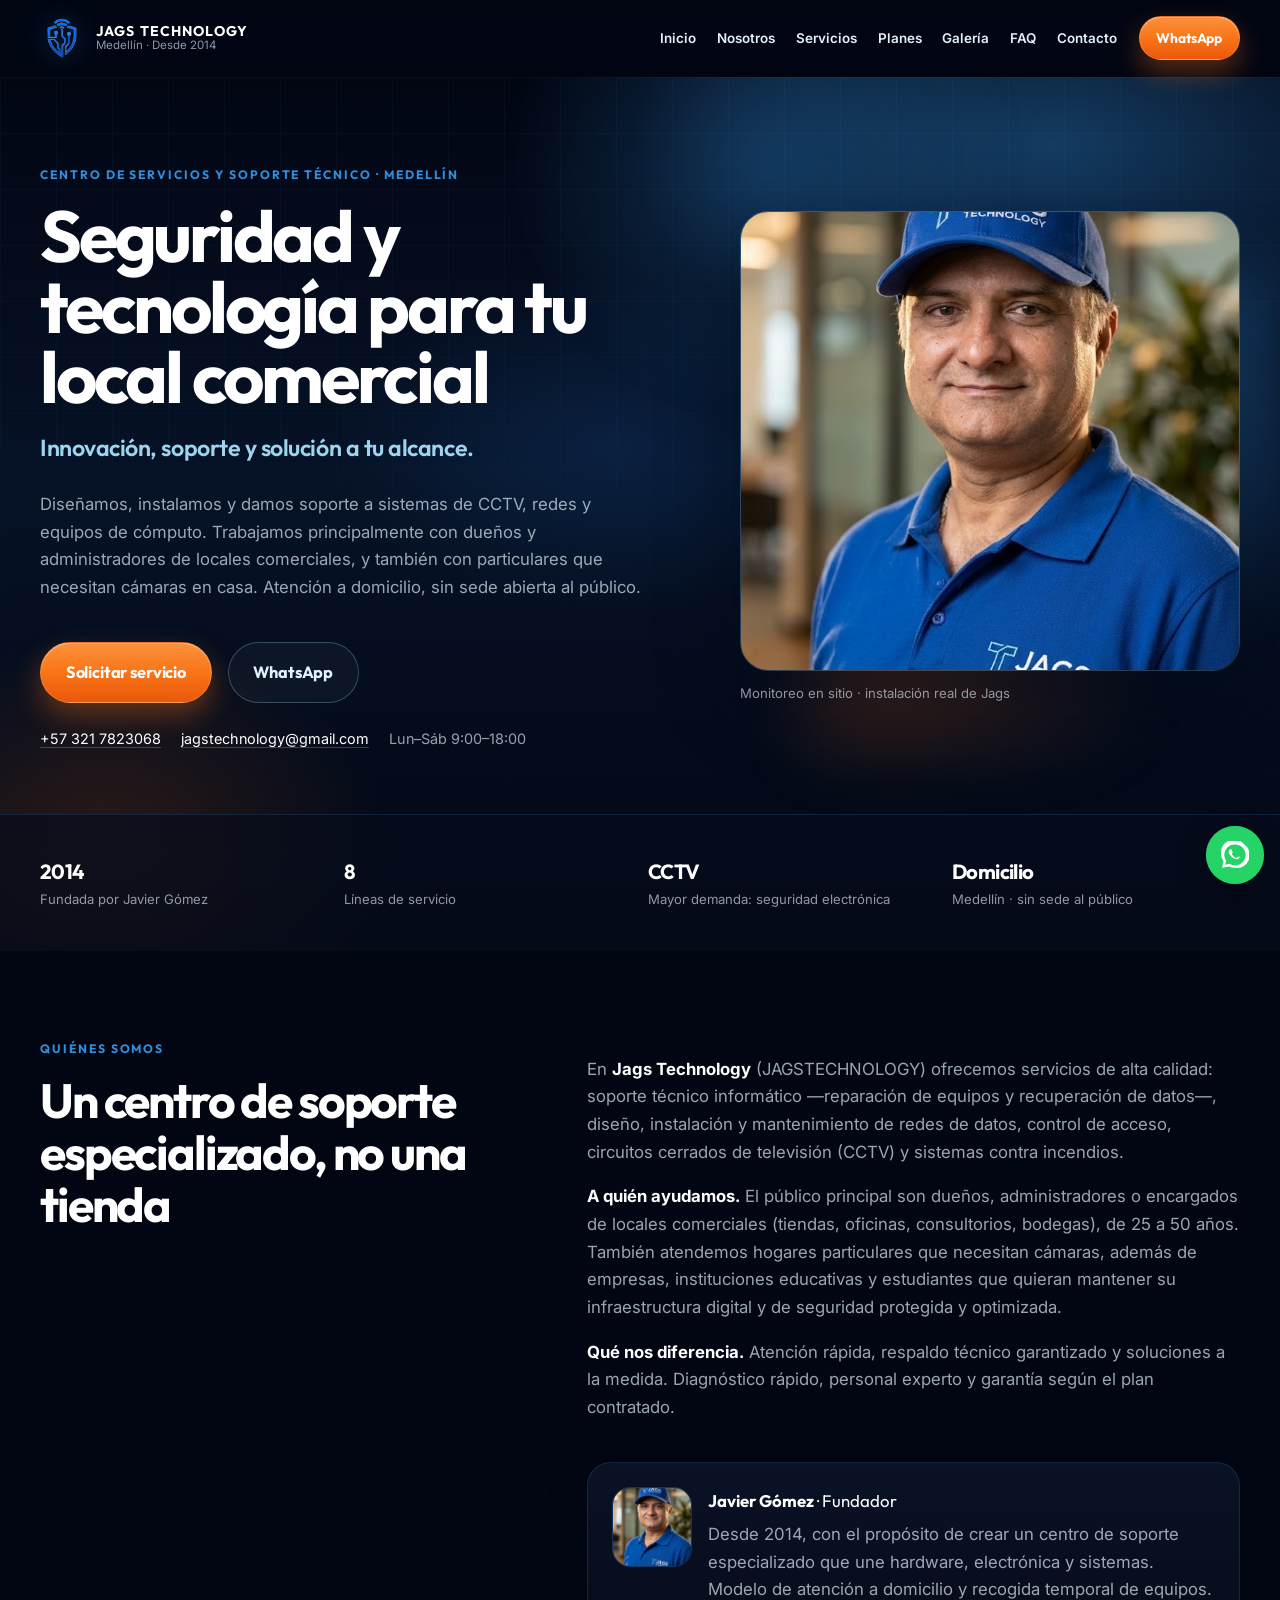
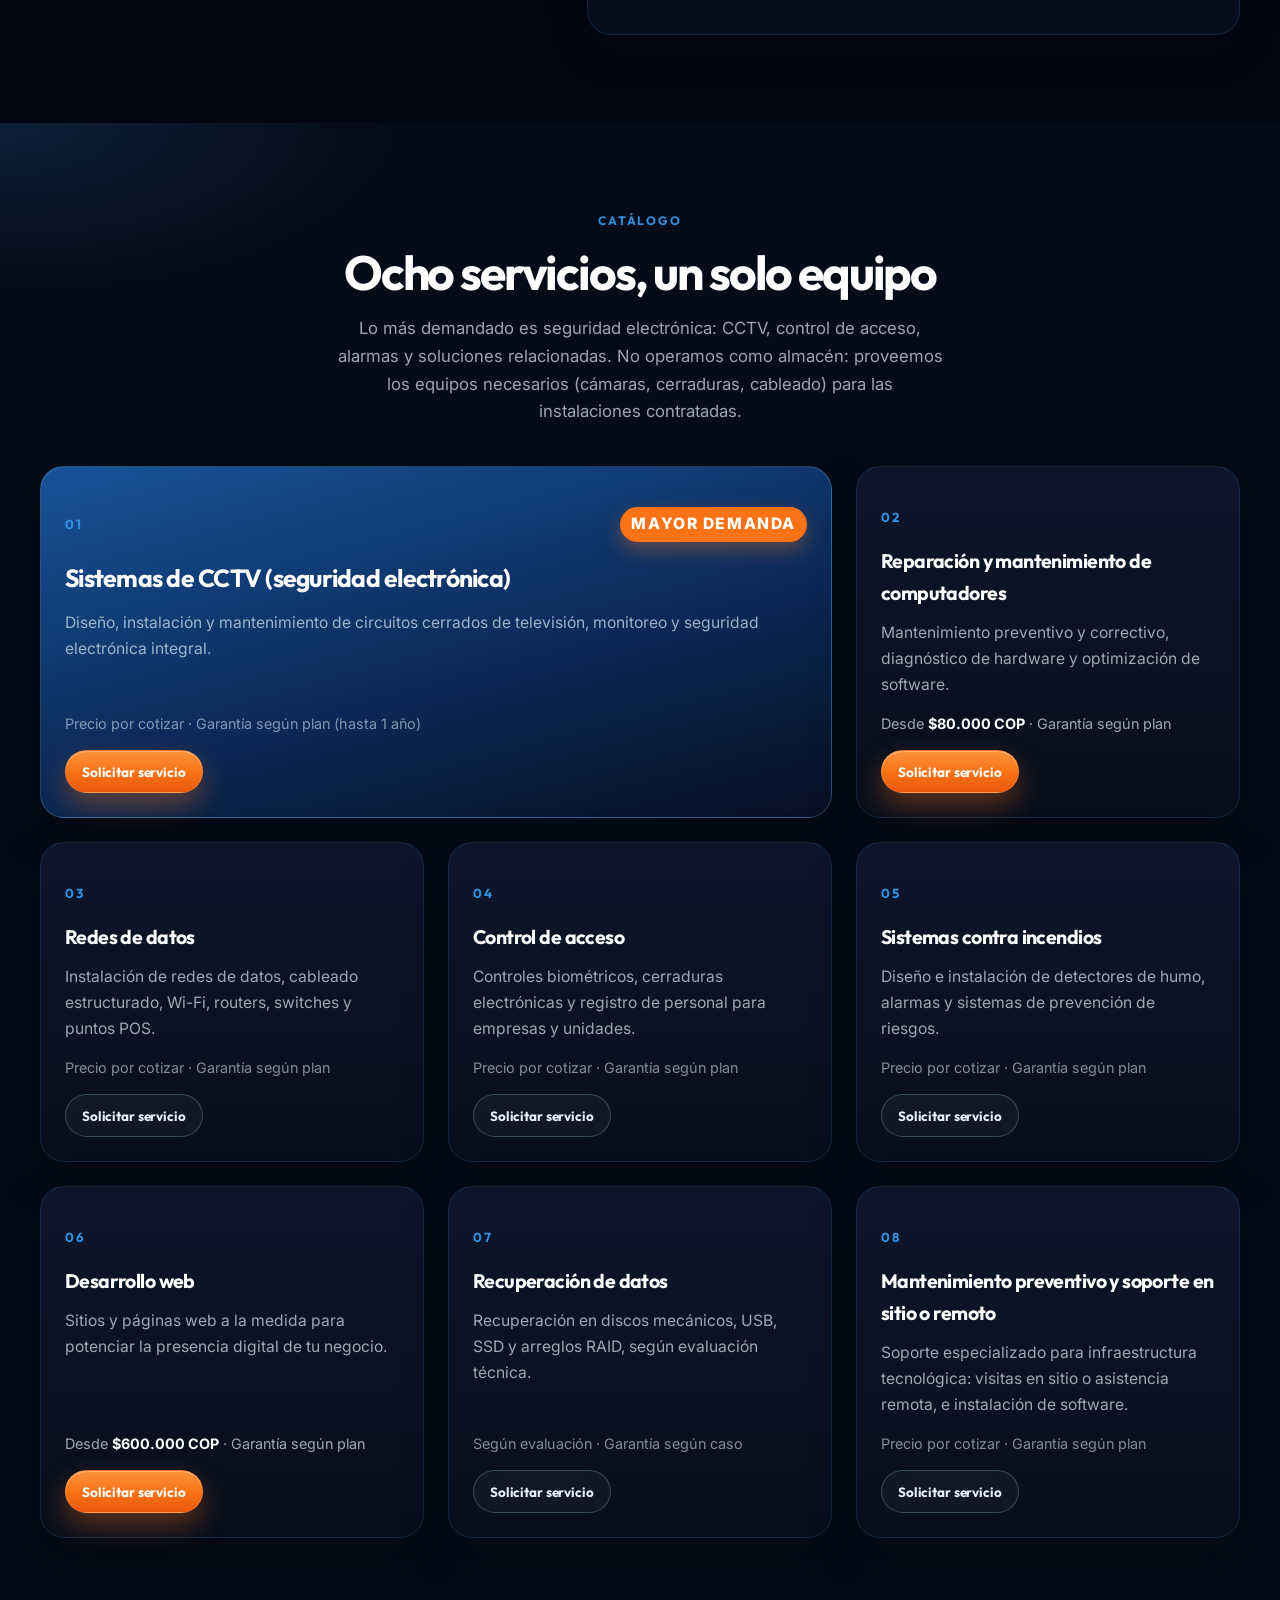
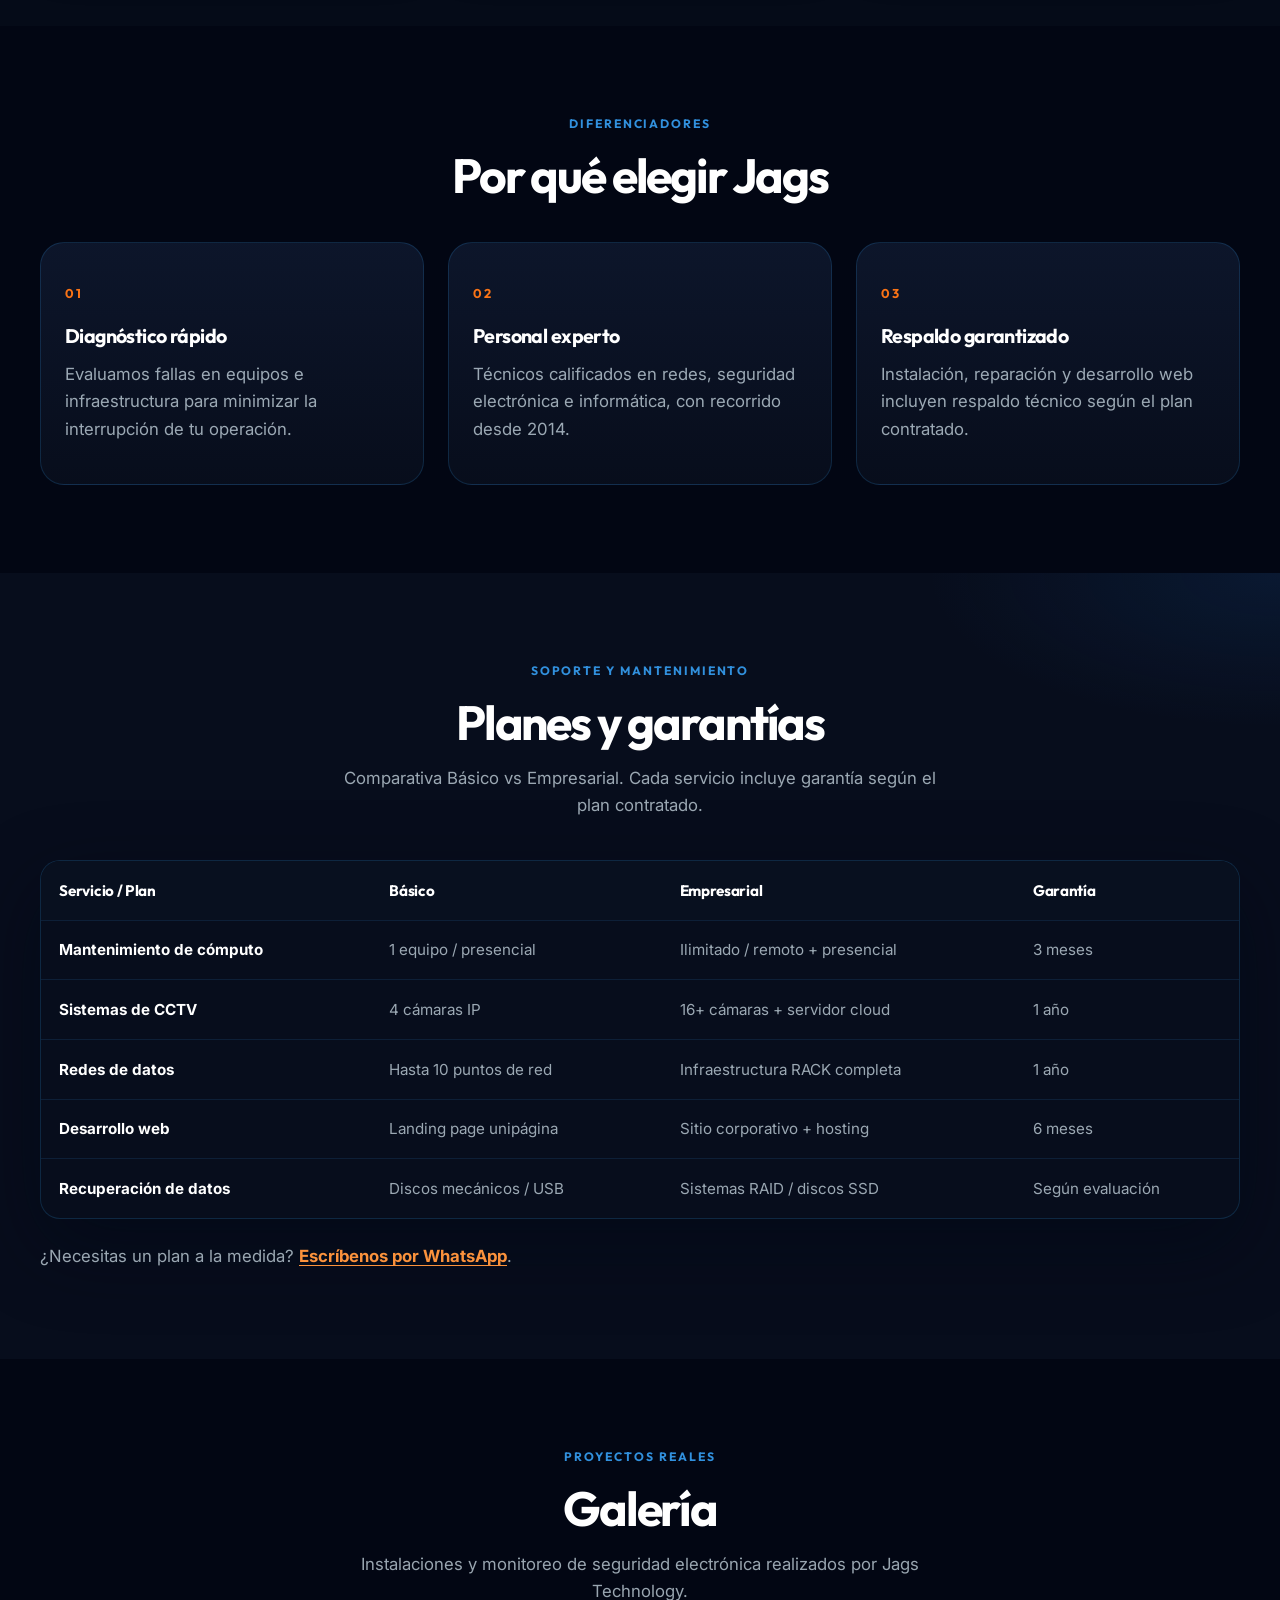
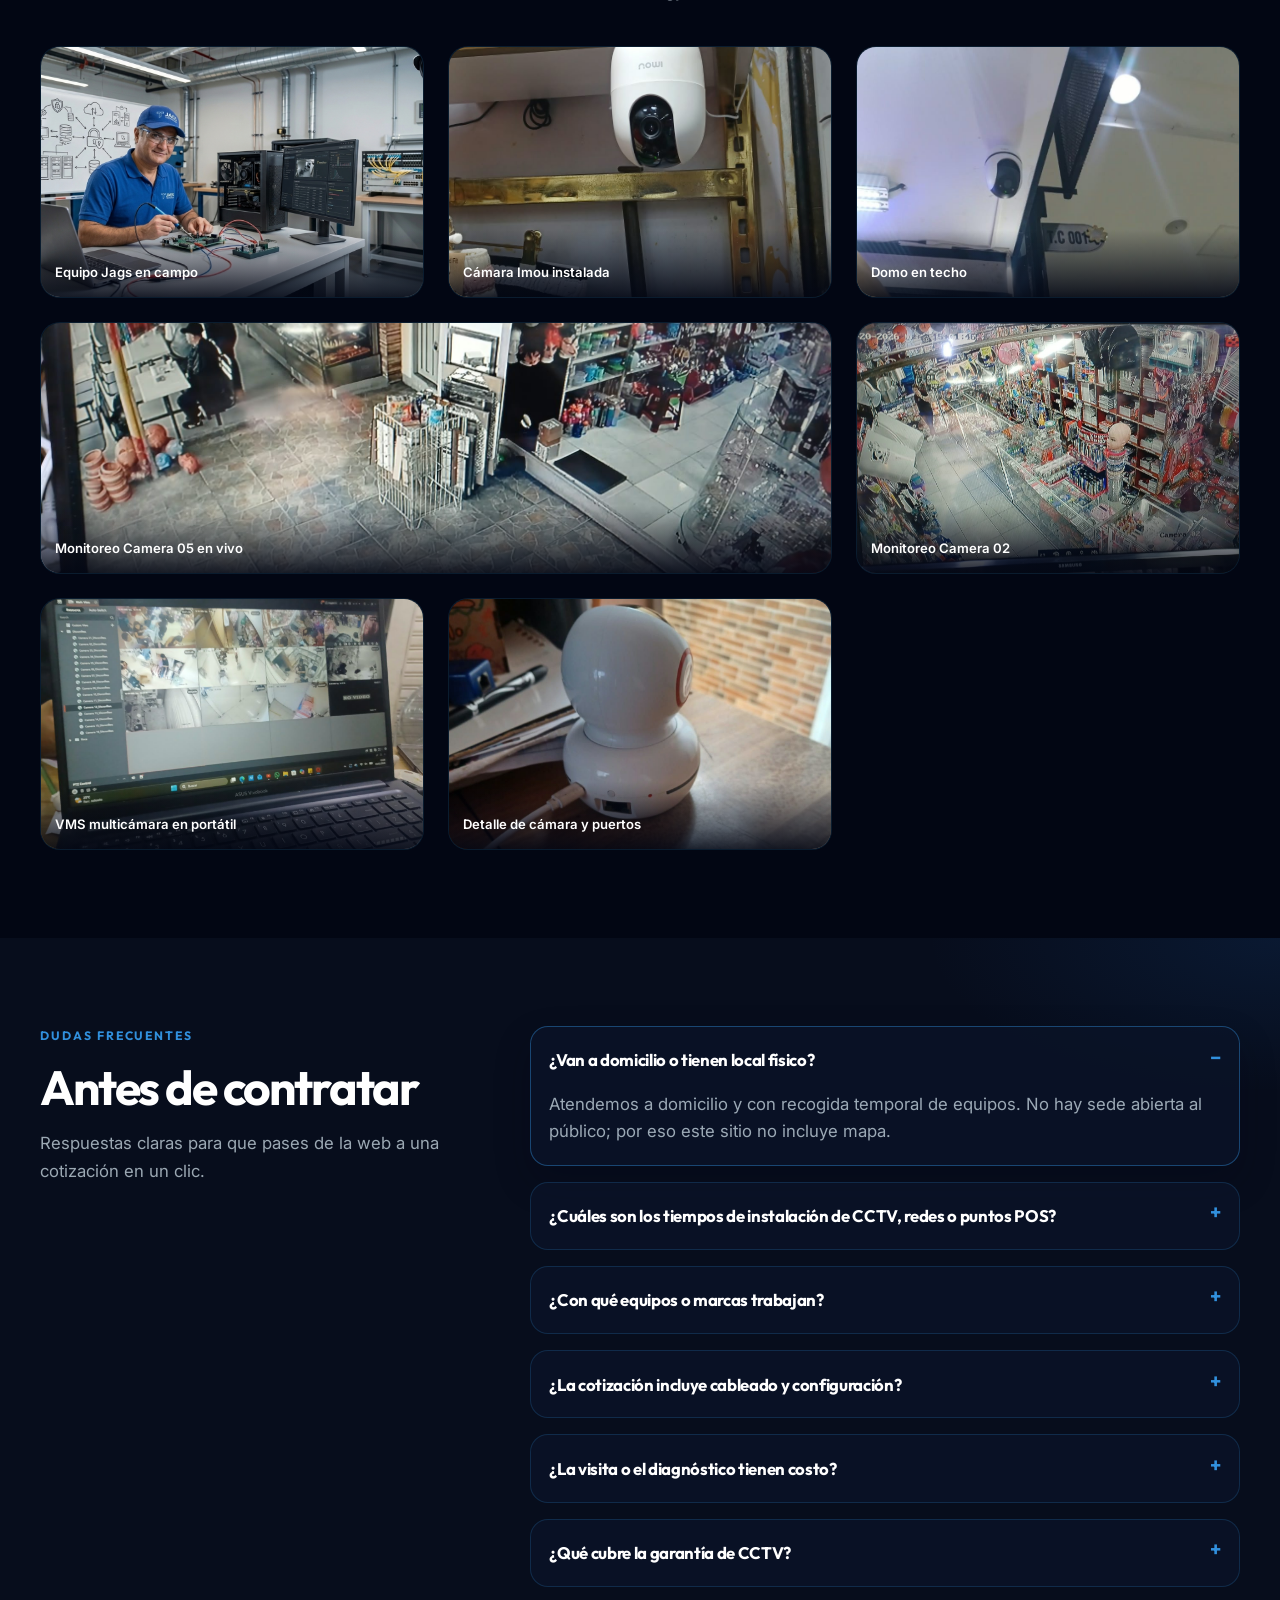
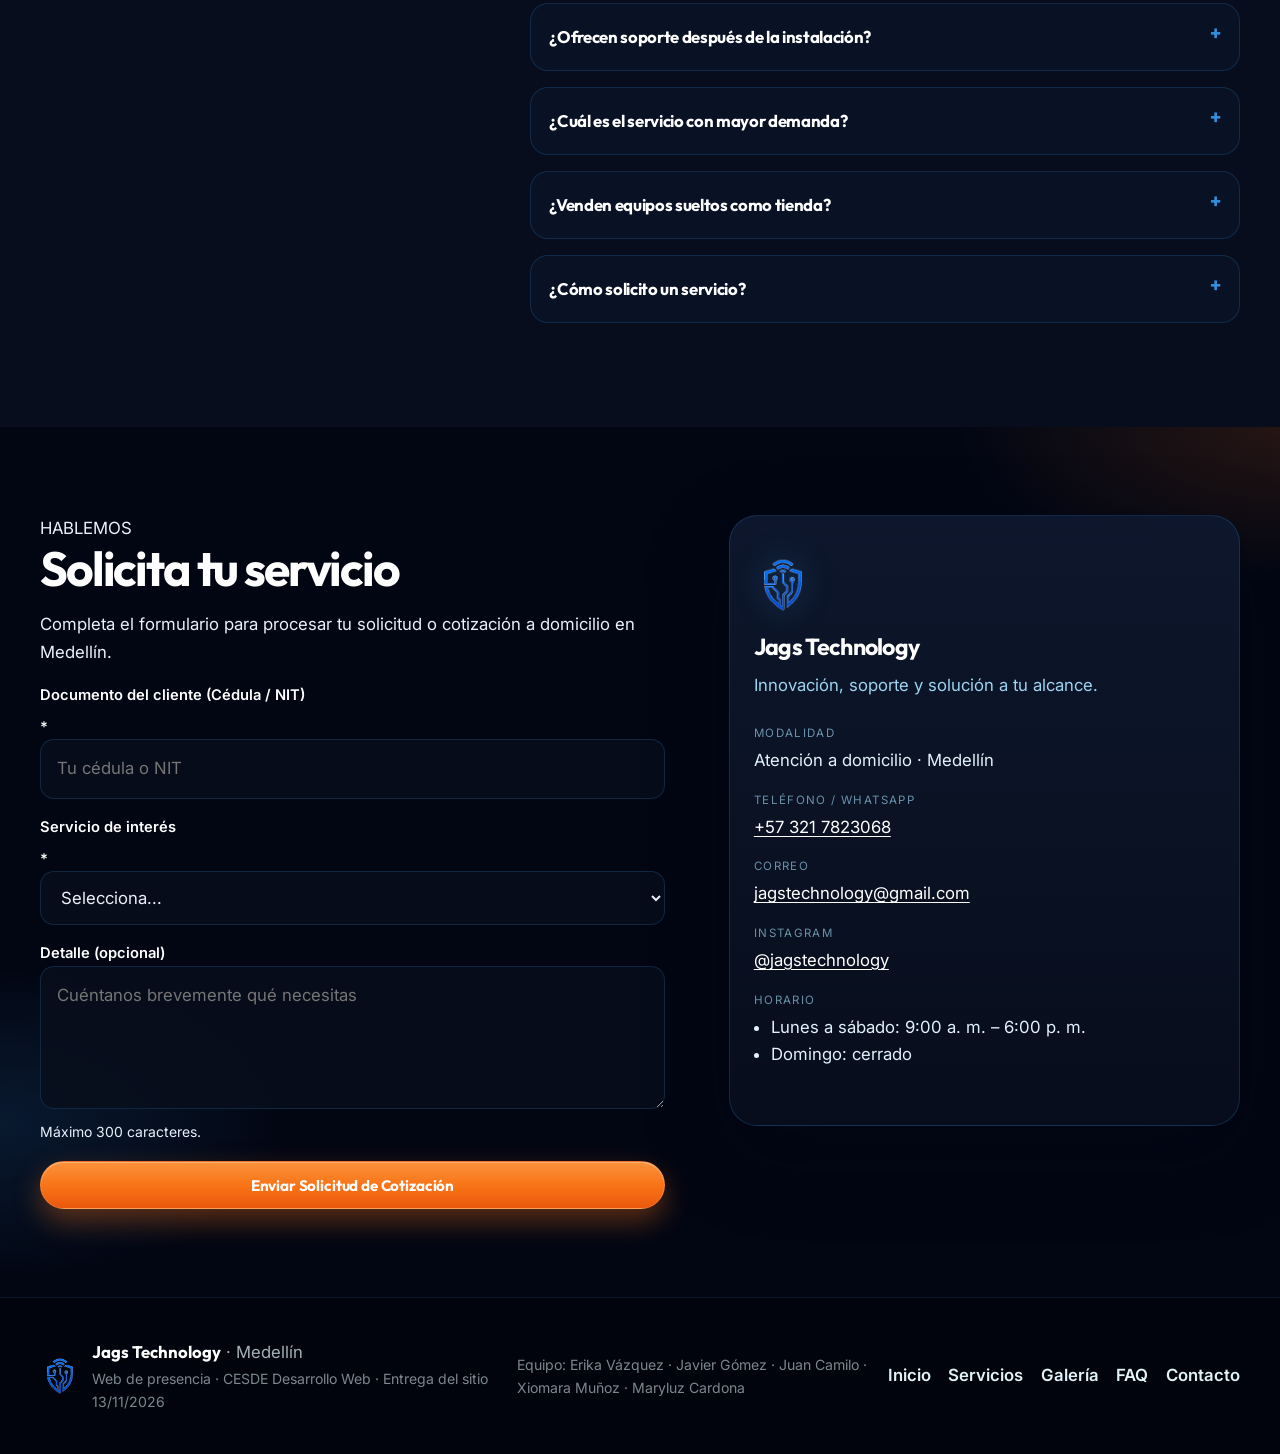
==== index.html @ 64d0cc40 "actualizacion index y assest" ====
<!DOCTYPE html>
<html lang="es">
<head>
  <meta charset="UTF-8">
  <meta name="viewport" content="width=device-width, initial-scale=1">
  <meta name="theme-color" content="#020613">
  <meta name="description" content="Jags Technology — Seguridad electrónica, CCTV y soporte técnico en Medellín. Atención a domicilio para locales comerciales y hogares. Solicita tu servicio por WhatsApp.">
  <title>Jags Technology — Innovación, soporte y solución a tu alcance</title>
  <link rel="preconnect" href="https://fonts.googleapis.com">
  <link rel="preconnect" href="https://fonts.gstatic.com" crossorigin>
  <link href="https://fonts.googleapis.com/css2?family=Inter:wght@400;500;600;700&family=Outfit:wght@500;600;700;800&display=swap" rel="stylesheet">
  <link rel="stylesheet" href="assets/css/styles.css">
  <link rel="icon" href="assets/img/logo-escudo.png" type="image/png">
</head>
<body>
  <a class="skip-link" href="#contenido">Saltar al contenido</a>

  <header class="site-header" role="banner">
    <div class="container header-inner">
      <a class="brand" href="#inicio" aria-label="Jags Technology — Inicio">
        <img class="brand-logo" src="assets/img/logo-escudo.png" width="44" height="44" alt="">
        <span class="brand-text">
          <strong>JAGS TECHNOLOGY</strong>
          <span class="brand-sub">Medellín · Desde 2014</span>
        </span>
      </a>
      <button type="button" class="nav-toggle" id="nav-toggle" aria-expanded="false" aria-controls="nav-principal" aria-label="Abrir menú">
        <span class="nav-toggle-bar" aria-hidden="true"></span>
        <span class="nav-toggle-bar" aria-hidden="true"></span>
        <span class="nav-toggle-bar" aria-hidden="true"></span>
      </button>
      <nav id="nav-principal" class="nav-principal" aria-label="Principal">
        <ul>
          <li><a href="#inicio">Inicio</a></li>
          <li><a href="#nosotros">Nosotros</a></li>
          <li><a href="#servicios">Servicios</a></li>
          <li><a href="#planes">Planes</a></li>
          <li><a href="#galeria">Galería</a></li>
          <li><a href="#faq">FAQ</a></li>
          <li><a href="#contacto">Contacto</a></li>
        </ul>
      </nav>
      <a class="btn btn-accent btn-header" href="https://wa.me/573217823068?text=Hola%2C%20vi%20la%20web%20de%20Jags%20y%20quiero%20cotizar" target="_blank" rel="noopener noreferrer">WhatsApp</a>
    </div>
  </header>

  <main id="contenido">
    <section id="inicio" class="hero" aria-labelledby="hero-title">
      <div class="hero-bg" aria-hidden="true"></div>
      <div class="container hero-grid">
        <div class="hero-copy">
          <p class="eyebrow">Centro de servicios y soporte técnico · Medellín</p>
          <h1 id="hero-title">Seguridad y tecnología para tu local comercial</h1>
          <p class="tagline">Innovación, soporte y solución a tu alcance.</p>
          <p class="lead">Diseñamos, instalamos y damos soporte a sistemas de CCTV, redes y equipos de cómputo. Trabajamos principalmente con dueños y administradores de locales comerciales, y también con particulares que necesitan cámaras en casa. Atención a domicilio, sin sede abierta al público.</p>
          <div class="hero-actions">
            <a class="btn btn-accent btn-lg" href="#solicitud">Solicitar servicio</a>
            <a class="btn btn-ghost btn-lg" href="https://wa.me/573217823068?text=Hola%2C%20vi%20la%20web%20de%20Jags%20y%20quiero%20cotizar" target="_blank" rel="noopener noreferrer">WhatsApp</a>
          </div>
          <ul class="hero-meta" aria-label="Datos de contacto rápidos">
            <li><a href="tel:+573217823068">+57 321 7823068</a></li>
            <li><a href="mailto:jagstechnology@gmail.com">jagstechnology@gmail.com</a></li>
            <li>Lun–Sáb 9:00–18:00</li>
          </ul>
        </div>
        <figure class="hero-visual">
          <img src="assets/img/galeria/01-javier-uniforme.jpg" width="800" height="560" alt="Monitor de CCTV mostrando la cámara 05 en vivo en un local comercial">
          <figcaption>Monitoreo en sitio · instalación real de Jags</figcaption>
        </figure>
      </div>
      <div class="hero-stats">
        <div class="container stats-row">
          <p><strong>2014</strong><span>Fundada por Javier Gómez</span></p>
          <p><strong>8</strong><span>Líneas de servicio</span></p>
          <p><strong>CCTV</strong><span>Mayor demanda: seguridad electrónica</span></p>
          <p><strong>Domicilio</strong><span>Medellín · sin sede al público</span></p>
        </div>
      </div>
    </section>

    <section id="nosotros" class="section" aria-labelledby="nosotros-title">
      <div class="container about-grid">
        <header class="section-head left">
          <p class="eyebrow">Quiénes somos</p>
          <h2 id="nosotros-title">Un centro de soporte especializado, no una tienda</h2>
        </header>
        <div class="about-copy">
          <p>En <strong>Jags Technology</strong> (JAGSTECHNOLOGY) ofrecemos servicios de alta calidad: soporte técnico informático —reparación de equipos y recuperación de datos—, diseño, instalación y mantenimiento de redes de datos, control de acceso, circuitos cerrados de televisión (CCTV) y sistemas contra incendios.</p>
          <p><strong>A quién ayudamos.</strong> El público principal son dueños, administradores o encargados de locales comerciales (tiendas, oficinas, consultorios, bodegas), de 25 a 50 años. También atendemos hogares particulares que necesitan cámaras, además de empresas, instituciones educativas y estudiantes que quieran mantener su infraestructura digital y de seguridad protegida y optimizada.</p>
          <p><strong>Qué nos diferencia.</strong> Atención rápida, respaldo técnico garantizado y soluciones a la medida. Diagnóstico rápido, personal experto y garantía según el plan contratado.</p>
          <aside class="founder" aria-label="Fundador">
            <img src="assets/img/galeria/01-javier-uniforme.jpg" width="88" height="88" alt="Javier Gómez con uniforme de Jags Technology">
            <div>
              <p><strong>Javier Gómez</strong> · Fundador</p>
              <p>Desde 2014, con el propósito de crear un centro de soporte especializado que une hardware, electrónica y sistemas. Modelo de atención a domicilio y recogida temporal de equipos.</p>
            </div>
          </aside>
        </div>
      </div>
    </section>

    <section id="servicios" class="section section-dark" aria-labelledby="servicios-title">
      <div class="container">
        <header class="section-head">
          <p class="eyebrow">Catálogo</p>
          <h2 id="servicios-title">Ocho servicios, un solo equipo</h2>
          <p class="section-lead">Lo más demandado es seguridad electrónica: CCTV, control de acceso, alarmas y soluciones relacionadas. No operamos como almacén: proveemos los equipos necesarios (cámaras, cerraduras, cableado) para las instalaciones contratadas.</p>
        </header>
        <div class="cards">
          <article class="card card-featured">
            <div class="card-top">
              <span class="card-index" aria-hidden="true">01</span>
              <p class="card-badge">Mayor demanda</p>
            </div>
            <h3>Sistemas de CCTV (seguridad electrónica)</h3>
            <p>Diseño, instalación y mantenimiento de circuitos cerrados de televisión, monitoreo y seguridad electrónica integral.</p>
            <p class="price muted">Precio por cotizar · Garantía según plan (hasta 1 año)</p>
            <a class="btn btn-sm btn-accent" href="https://wa.me/573217823068?text=Hola%2C%20vi%20la%20web%20de%20Jags%20y%20quiero%20cotizar%20CCTV%20%2F%20seguridad%20electr%C3%B3nica" target="_blank" rel="noopener noreferrer">Solicitar servicio</a>
          </article>
          <article class="card">
            <div class="card-top">
              <span class="card-index" aria-hidden="true">02</span>
            </div>
            <h3>Reparación y mantenimiento de computadores</h3>
            <p>Mantenimiento preventivo y correctivo, diagnóstico de hardware y optimización de software.</p>
            <p class="price">Desde <strong>$80.000 COP</strong> · Garantía según plan</p>
            <a class="btn btn-sm btn-accent" href="https://wa.me/573217823068?text=Hola%2C%20vi%20la%20web%20de%20Jags%20y%20quiero%20cotizar%20reparaci%C3%B3n%20de%20computadores" target="_blank" rel="noopener noreferrer">Solicitar servicio</a>
          </article>
          <article class="card">
            <div class="card-top">
              <span class="card-index" aria-hidden="true">03</span>
            </div>
            <h3>Redes de datos</h3>
            <p>Instalación de redes de datos, cableado estructurado, Wi-Fi, routers, switches y puntos POS.</p>
            <p class="price muted">Precio por cotizar · Garantía según plan</p>
            <a class="btn btn-sm btn-ghost" href="https://wa.me/573217823068?text=Hola%2C%20vi%20la%20web%20de%20Jags%20y%20quiero%20cotizar%20redes%20de%20datos" target="_blank" rel="noopener noreferrer">Solicitar servicio</a>
          </article>
          <article class="card">
            <div class="card-top">
              <span class="card-index" aria-hidden="true">04</span>
            </div>
            <h3>Control de acceso</h3>
            <p>Controles biométricos, cerraduras electrónicas y registro de personal para empresas y unidades.</p>
            <p class="price muted">Precio por cotizar · Garantía según plan</p>
            <a class="btn btn-sm btn-ghost" href="https://wa.me/573217823068?text=Hola%2C%20vi%20la%20web%20de%20Jags%20y%20quiero%20cotizar%20control%20de%20acceso" target="_blank" rel="noopener noreferrer">Solicitar servicio</a>
          </article>
          <article class="card">
            <div class="card-top">
              <span class="card-index" aria-hidden="true">05</span>
            </div>
            <h3>Sistemas contra incendios</h3>
            <p>Diseño e instalación de detectores de humo, alarmas y sistemas de prevención de riesgos.</p>
            <p class="price muted">Precio por cotizar · Garantía según plan</p>
            <a class="btn btn-sm btn-ghost" href="https://wa.me/573217823068?text=Hola%2C%20vi%20la%20web%20de%20Jags%20y%20quiero%20cotizar%20sistemas%20contra%20incendios" target="_blank" rel="noopener noreferrer">Solicitar servicio</a>
          </article>
          <article class="card">
            <div class="card-top">
              <span class="card-index" aria-hidden="true">06</span>
            </div>
            <h3>Desarrollo web</h3>
            <p>Sitios y páginas web a la medida para potenciar la presencia digital de tu negocio.</p>
            <p class="price">Desde <strong>$600.000 COP</strong> · Garantía según plan</p>
            <a class="btn btn-sm btn-accent" href="https://wa.me/573217823068?text=Hola%2C%20vi%20la%20web%20de%20Jags%20y%20quiero%20cotizar%20desarrollo%20web" target="_blank" rel="noopener noreferrer">Solicitar servicio</a>
          </article>
          <article class="card">
            <div class="card-top">
              <span class="card-index" aria-hidden="true">07</span>
            </div>
            <h3>Recuperación de datos</h3>
            <p>Recuperación en discos mecánicos, USB, SSD y arreglos RAID, según evaluación técnica.</p>
            <p class="price muted">Según evaluación · Garantía según caso</p>
            <a class="btn btn-sm btn-ghost" href="https://wa.me/573217823068?text=Hola%2C%20vi%20la%20web%20de%20Jags%20y%20quiero%20cotizar%20recuperaci%C3%B3n%20de%20datos" target="_blank" rel="noopener noreferrer">Solicitar servicio</a>
          </article>
          <article class="card">
            <div class="card-top">
              <span class="card-index" aria-hidden="true">08</span>
            </div>
            <h3>Mantenimiento preventivo y soporte en sitio o remoto</h3>
            <p>Soporte especializado para infraestructura tecnológica: visitas en sitio o asistencia remota, e instalación de software.</p>
            <p class="price muted">Precio por cotizar · Garantía según plan</p>
            <a class="btn btn-sm btn-ghost" href="https://wa.me/573217823068?text=Hola%2C%20vi%20la%20web%20de%20Jags%20y%20quiero%20cotizar%20mantenimiento%20preventivo%20y%20soporte" target="_blank" rel="noopener noreferrer">Solicitar servicio</a>
          </article>
        </div>
      </div>
    </section>

    <section id="por-que" class="section" aria-labelledby="porque-title">
      <div class="container">
        <header class="section-head">
          <p class="eyebrow">Diferenciadores</p>
          <h2 id="porque-title">Por qué elegir Jags</h2>
        </header>
        <div class="features">
          <article class="feature">
            <span class="feature-index" aria-hidden="true">01</span>
            <h3>Diagnóstico rápido</h3>
            <p>Evaluamos fallas en equipos e infraestructura para minimizar la interrupción de tu operación.</p>
          </article>
          <article class="feature">
            <span class="feature-index" aria-hidden="true">02</span>
            <h3>Personal experto</h3>
            <p>Técnicos calificados en redes, seguridad electrónica e informática, con recorrido desde 2014.</p>
          </article>
          <article class="feature">
            <span class="feature-index" aria-hidden="true">03</span>
            <h3>Respaldo garantizado</h3>
            <p>Instalación, reparación y desarrollo web incluyen respaldo técnico según el plan contratado.</p>
          </article>
        </div>
      </div>
    </section>

    <section id="planes" class="section section-alt" aria-labelledby="planes-title">
      <div class="container">
        <header class="section-head">
          <p class="eyebrow">Soporte y mantenimiento</p>
          <h2 id="planes-title">Planes y garantías</h2>
          <p class="section-lead">Comparativa Básico vs Empresarial. Cada servicio incluye garantía según el plan contratado.</p>
        </header>
        <div class="table-wrap" role="region" aria-label="Tabla de planes" tabindex="0">
          <table class="planes-table">
            <caption class="sr-only">Planes de soporte y mantenimiento por servicio</caption>
            <thead>
              <tr>
                <th scope="col">Servicio / Plan</th>
                <th scope="col">Básico</th>
                <th scope="col">Empresarial</th>
                <th scope="col">Garantía</th>
              </tr>
            </thead>
            <tbody>
              <tr>
                <th scope="row">Mantenimiento de cómputo</th>
                <td>1 equipo / presencial</td>
                <td>Ilimitado / remoto + presencial</td>
                <td>3 meses</td>
              </tr>
              <tr>
                <th scope="row">Sistemas de CCTV</th>
                <td>4 cámaras IP</td>
                <td>16+ cámaras + servidor cloud</td>
                <td>1 año</td>
              </tr>
              <tr>
                <th scope="row">Redes de datos</th>
                <td>Hasta 10 puntos de red</td>
                <td>Infraestructura RACK completa</td>
                <td>1 año</td>
              </tr>
              <tr>
                <th scope="row">Desarrollo web</th>
                <td>Landing page unipágina</td>
                <td>Sitio corporativo + hosting</td>
                <td>6 meses</td>
              </tr>
              <tr>
                <th scope="row">Recuperación de datos</th>
                <td>Discos mecánicos / USB</td>
                <td>Sistemas RAID / discos SSD</td>
                <td>Según evaluación</td>
              </tr>
            </tbody>
          </table>
        </div>
        <p class="table-note">¿Necesitas un plan a la medida? <a href="https://wa.me/573217823068?text=Hola%2C%20vi%20la%20web%20de%20Jags%20y%20quiero%20cotizar%20un%20plan%20a%20la%20medida" target="_blank" rel="noopener noreferrer">Escríbenos por WhatsApp</a>.</p>
      </div>
    </section>

    <section id="galeria" class="section" aria-labelledby="galeria-title">
      <div class="container">
        <header class="section-head">
          <p class="eyebrow">Proyectos reales</p>
          <h2 id="galeria-title">Galería</h2>
          <p class="section-lead">Instalaciones y monitoreo de seguridad electrónica realizados por Jags Technology.</p>
        </header>
        <div class="gallery">
          <figure>
            <button type="button" class="gallery-trigger" data-full="assets/img/galeria/01-javier-uniforme.jpg" data-caption="Equipo Jags en campo">
              <img src="assets/img/galeria/Gemini_Generated_Image_rarrs5rarrs5rarr.jpg" width="600" height="400" alt="Javier Gómez con uniforme de Jags Technology" loading="lazy">
            </button>
            <figcaption>Equipo Jags en campo</figcaption>
          </figure>
          <figure>
            <button type="button" class="gallery-trigger" data-full="assets/img/galeria/02-camara-imou-instalada.jpg" data-caption="Cámara Imou instalada">
              <img src="assets/img/galeria/02-camara-imou-instalada.jpg" width="600" height="400" alt="Cámara Imou instalada bajo un estante" loading="lazy">
            </button>
            <figcaption>Cámara Imou instalada</figcaption>
          </figure>
          <figure>
            <button type="button" class="gallery-trigger" data-full="assets/img/galeria/03-camara-domo-techo.jpg" data-caption="Domo en techo">
              <img src="assets/img/galeria/03-camara-domo-techo.jpg" width="600" height="400" alt="Cámara domo instalada en el techo" loading="lazy">
            </button>
            <figcaption>Domo en techo</figcaption>
          </figure>
          <figure class="gallery-wide">
            <button type="button" class="gallery-trigger" data-full="assets/img/galeria/04-monitor-camara05-vivo.jpg" data-caption="Monitoreo Camera 05 en vivo">
              <img src="assets/img/galeria/04-monitor-camara05-vivo.jpg" width="800" height="500" alt="Monitor mostrando la cámara 05 en vivo en una tienda" loading="lazy">
            </button>
            <figcaption>Monitoreo Camera 05 en vivo</figcaption>
          </figure>
          <figure>
            <button type="button" class="gallery-trigger" data-full="assets/img/galeria/05-monitor-camara02-tienda.jpg" data-caption="Monitoreo Camera 02">
              <img src="assets/img/galeria/05-monitor-camara02-tienda.jpg" width="600" height="400" alt="Monitor de CCTV con la vista Camera 02 en una tienda" loading="lazy">
            </button>
            <figcaption>Monitoreo Camera 02</figcaption>
          </figure>
          <figure>
            <button type="button" class="gallery-trigger" data-full="assets/img/galeria/06-vms-grid-laptop.jpg" data-caption="VMS multicámara en portátil">
              <img src="assets/img/galeria/06-vms-grid-laptop.jpg" width="600" height="400" alt="Laptop con software VMS mostrando varias cámaras" loading="lazy">
            </button>
            <figcaption>VMS multicámara en portátil</figcaption>
          </figure>
          <figure>
            <button type="button" class="gallery-trigger" data-full="assets/img/galeria/07-camara-detalle-puertos.jpg" data-caption="Detalle de cámara y puertos">
              <img src="assets/img/galeria/07-camara-detalle-puertos.jpg" width="600" height="400" alt="Detalle de puertos y cableado de una cámara de seguridad" loading="lazy">
            </button>
            <figcaption>Detalle de cámara y puertos</figcaption>
          </figure>
        </div>
      </div>
    </section>

    <div class="lightbox" id="lightbox" hidden>
      <button type="button" class="lightbox-close" id="lightbox-close" aria-label="Cerrar imagen">Cerrar</button>
      <figure class="lightbox-frame">
        <img id="lightbox-img" src="" alt="">
        <figcaption id="lightbox-caption"></figcaption>
      </figure>
    </div>

    <section id="faq" class="section section-alt" aria-labelledby="faq-title">
      <div class="container faq-layout">
        <header class="section-head left">
          <p class="eyebrow">Dudas frecuentes</p>
          <h2 id="faq-title">Antes de contratar</h2>
          <p class="section-lead">Respuestas claras para que pases de la web a una cotización en un clic.</p>
        </header>
        <div class="faq-list">
          <details class="faq-item" open>
            <summary>¿Van a domicilio o tienen local físico?</summary>
            <p>Atendemos a domicilio y con recogida temporal de equipos. No hay sede abierta al público; por eso este sitio no incluye mapa.</p>
          </details>
          <details class="faq-item">
            <summary>¿Cuáles son los tiempos de instalación de CCTV, redes o puntos POS?</summary>
            <p>Dependen del alcance (número de cámaras o puntos, cableado existente y acceso al sitio). En la cotización te indicamos el tiempo estimado para tu caso. Escríbenos por WhatsApp para agendar la visita.</p>
          </details>
          <details class="faq-item">
            <summary>¿Con qué equipos o marcas trabajan?</summary>
            <p>No operamos como tienda de marcas fijas. Proveemos los equipos necesarios para la instalación contratada (cámaras, cerraduras, cableado y afines) y te proponemos lo adecuado en la cotización, según el proyecto.</p>
          </details>
          <details class="faq-item">
            <summary>¿La cotización incluye cableado y configuración?</summary>
            <p>La cotización detalla lo que entra en el trabajo: equipos, cableado e instalación o configuración cuando apliquen al servicio contratado. Lo dejamos explícito antes de iniciar.</p>
          </details>
          <details class="faq-item">
            <summary>¿La visita o el diagnóstico tienen costo?</summary>
            <p>Varía según el servicio y el desplazamiento. Te confirmamos el valor al solicitar la visita por WhatsApp, antes de ir.</p>
          </details>
          <details class="faq-item">
            <summary>¿Qué cubre la garantía de CCTV?</summary>
            <p>Los sistemas de CCTV incluyen 1 año de garantía según el plan (Básico: 4 cámaras IP; Empresarial: 16 o más cámaras y servidor cloud). Cubre el respaldo técnico del trabajo instalado de acuerdo con ese plan.</p>
          </details>
          <details class="faq-item">
            <summary>¿Ofrecen soporte después de la instalación?</summary>
            <p>Sí. El respaldo técnico está incluido según el plan. También puedes contratar mantenimiento preventivo y soporte especializado en sitio o remoto para mantener la operación estable.</p>
          </details>
          <details class="faq-item">
            <summary>¿Cuál es el servicio con mayor demanda?</summary>
            <p>Seguridad electrónica: CCTV, control de acceso, alarmas y soluciones relacionadas.</p>
          </details>
          <details class="faq-item">
            <summary>¿Venden equipos sueltos como tienda?</summary>
            <p>No. No somos almacén de venta masiva. Proveemos cámaras, cerraduras, cableado y demás insumos necesarios para ejecutar las instalaciones contratadas.</p>
          </details>
          <details class="faq-item">
            <summary>¿Cómo solicito un servicio?</summary>
            <p>Usa el formulario de esta página o escríbenos al WhatsApp +57 321 7823068. También puedes escribir a jagstechnology@gmail.com o a Instagram @jagstechnology. Horario: lunes a sábado, 9:00 a. m. – 6:00 p. m.</p>
          </details>
        </div>
      </div>
    </section>

    <section id="contacto" class="section section-contact" aria-labelledby="contacto-title">
      <div class="container">
    <div class="contact-grid">
      
      <!-- COLUMNA IZQUIERDA: FORMULARIO -->
      <div class="contact-form-wrapper">
        <span class="subheading-sm">HABLEMOS</span>
        <h2 class="section-title-lg">Solicita tu servicio</h2>
        <p class="section-desc-sm">Completa el formulario para procesar tu solicitud o cotización a domicilio en Medellín.</p>

        <form action="#" method="post" class="solicitud-form">
          <div class="form-group">
            <label for="id_cliente_sol">Documento del cliente (Cédula / NIT) <span class="req-star">*</span></label>
            <input id="id_cliente_sol" name="id_cliente" type="text" placeholder="Tu cédula o NIT" required>
          </div>

          <div class="form-group">
            <label for="tipo_servicio">Servicio de interés <span class="req-star">*</span></label>
            <select id="tipo_servicio" name="tipo_servicio" required>
              <option value="">Selecciona...</option>
              <option value="Reparación y mantenimiento de computadores">Reparación y mantenimiento de computadores</option>
              <option value="Sistemas de CCTV">Sistemas de CCTV (Seguridad electrónica)</option>
              <option value="Redes de datos">Redes de datos</option>
              <option value="Control de acceso">Control de acceso</option>
              <option value="Sistemas contra incendios">Sistemas contra incendios</option>
              <option value="Desarrollo web">Desarrollo web</option>
              <option value="Recuperación de datos">Recuperación de datos</option>
              <option value="Mantenimiento preventivo y soporte especializado">Mantenimiento preventivo y soporte especializado</option>
            </select>
          </div>

          <div class="form-group">
            <label for="mensaje">Detalle (opcional)</label>
            <textarea id="mensaje" name="mensaje" rows="4" maxlength="300" placeholder="Cuéntanos brevemente qué necesitas"></textarea>
            <small class="form-text-muted">Máximo 300 caracteres.</small>
          </div>

          <button type="submit" class="btn btn-accent btn-full">
            Enviar Solicitud de Cotización
          </button>
        </form>
      </div>

        <!-- COLUMNA DERECHA: CONTACTO -->
        <address class="contact-card">
          <img class="contact-logo" src="assets/img/logo-escudo.png" width="56" height="56" alt="">
          <h3 class="not-italic">Jags Technology</h3>
          <p class="tagline-sm">Innovación, soporte y solución a tu alcance.</p>
          <dl class="contact-list">
            <div>
              <dt>Modalidad</dt>
              <dd>Atención a domicilio · Medellín</dd>
            </div>
            <div>
              <dt>Teléfono / WhatsApp</dt>
              <dd><a href="https://wa.me/573217823068?text=Hola%2C%20vi%20la%20web%20de%20Jags%20y%20quiero%20cotizar">+57 321 7823068</a></dd>
            </div>
            <div>
              <dt>Correo</dt>
              <dd><a href="mailto:jagstechnology@gmail.com">jagstechnology@gmail.com</a></dd>
            </div>
            <div>
              <dt>Instagram</dt>
              <dd><a href="https://www.instagram.com/jagstechnology/" target="_blank" rel="noopener noreferrer">@jagstechnology</a></dd>
            </div>
            <div>
              <dt>Horario</dt>
              <dd>
                <ul class="hours">
                  <li>Lunes a sábado: 9:00 a. m. – 6:00 p. m.</li>
                  <li>Domingo: cerrado</li>
                </ul>
              </dd>
            </div>
          </dl>
        </address>
      </div>
    </section>
  </main>

  <footer class="site-footer" role="contentinfo">
    <div class="container footer-inner">
      <div class="footer-brand">
        <img src="assets/img/logo-escudo.png" width="40" height="40" alt="">
        <div>
          <p><strong>Jags Technology</strong> · Medellín</p>
          <p class="muted">Web de presencia · CESDE Desarrollo Web · Entrega del sitio 13/11/2026</p>
        </div>
      </div>
      <p class="muted footer-team">Equipo: Erika Vázquez · Javier Gómez · Juan Camilo · Xiomara Muñoz · Maryluz Cardona</p>
      <nav aria-label="Pie">
        <a href="#inicio">Inicio</a>
        <a href="#servicios">Servicios</a>
        <a href="#galeria">Galería</a>
        <a href="#faq">FAQ</a>
        <a href="#contacto">Contacto</a>
      </nav>
    </div>
  </footer>

  <a class="fab-wa" href="https://wa.me/573217823068?text=Hola%2C%20vi%20la%20web%20de%20Jags%20y%20quiero%20cotizar" target="_blank" rel="noopener noreferrer" aria-label="Escribir por WhatsApp">
    <span class="fab-pulse" aria-hidden="true"></span>
    <svg viewBox="0 0 24 24" width="28" height="28" aria-hidden="true" focusable="false">
      <path fill="currentColor" d="M20.5 3.5A11 11 0 0 0 2.1 17.2L1 23l5.9-1.1A11 11 0 0 0 12 23a11 11 0 0 0 8.5-19.5zM12 21.1a9.1 9.1 0 0 1-4.6-1.3l-.3-.2-3.5.7.7-3.4-.2-.3A9.1 9.1 0 1 1 12 21.1zm5-6.8c-.3-.1-1.6-.8-1.9-.9s-.4-.1-.6.1-.7.9-.8 1-.3.2-.6.1a7.5 7.5 0 0 1-2.2-1.4 8.2 8.2 0 0 1-1.5-1.9c-.2-.3 0-.4.1-.6l.3-.4.1-.3c0-.1 0-.3 0-.4s-.6-1.5-.8-2-.4-.5-.6-.5h-.5c-.2 0-.4.1-.6.3s-.8.8-.8 1.9.8 2.2.9 2.3c.1.2 1.6 2.5 3.8 3.5 1.4.6 1.9.6 2.6.5.4-.1 1.6-.6 1.8-1.3s.2-1.1.2-1.2-.2-.2-.4-.3z"/>
    </svg>
  </a>

  <script src="assets/js/main.js" defer></script>
</body>
</html>
---- assets/css/styles.css ----
/* Jags Technology — presencia premium / agency 2026 · tokens del brief */

:root {
  --ink: #020613;
  --blue: #1957a1;
  --cyan: #3190dd;
  --ice: #9dd5f1;
  --mist: #e2f2fa;
  --accent: #f97316;
  --accent-dark: #ea580c;
  --accent-bright: #fb923c;
  --navy: #09275a;
  --surface: #070d1c;
  --surface-2: #0b1428;
  --text: #e8f1fa;
  --muted: rgba(226, 242, 250, 0.68);
  --line: rgba(49, 144, 221, 0.2);
  --font: "Inter", Helvetica, Arial, sans-serif;
  --display: "Outfit", "Inter", Helvetica, Arial, sans-serif;
  --max: 1200px;
  --header-h: 76px;
  --radius: 24px;
  --space-1: 8px;
  --space-2: 16px;
  --space-3: 24px;
  --space-4: 40px;
  --space-5: 64px;
  --ease: 240ms ease;
  --shadow: 0 28px 80px rgba(2, 6, 19, 0.45);
}

*,
*::before,
*::after {
  box-sizing: border-box;
}

html {
  scroll-behavior: smooth;
  scroll-padding-top: calc(var(--header-h) + var(--space-2));
}

body {
  margin: 0;
  font-family: var(--font);
  font-size: 1.05rem;
  line-height: 1.65;
  color: var(--text);
  background: var(--ink);
  text-rendering: optimizeLegibility;
}

body.nav-open,
body.lightbox-open {
  overflow: hidden;
}

img {
  max-width: 100%;
  height: auto;
  display: block;
}

a {
  color: var(--cyan);
  text-underline-offset: 3px;
}

a:hover {
  color: var(--accent-bright);
}

a:focus-visible,
button:focus-visible,
input:focus-visible,
select:focus-visible,
textarea:focus-visible,
summary:focus-visible {
  outline: 2px solid var(--accent);
  outline-offset: 3px;
  border-radius: 6px;
}

.sr-only {
  position: absolute;
  width: 1px;
  height: 1px;
  padding: 0;
  margin: -1px;
  overflow: hidden;
  clip: rect(0, 0, 0, 0);
  white-space: nowrap;
  border: 0;
}

.skip-link {
  position: absolute;
  left: var(--space-2);
  top: -120px;
  z-index: 2000;
  background: var(--accent);
  color: #fff;
  padding: 0.7rem 1.1rem;
  border-radius: 999px;
  font-weight: 700;
  text-decoration: none;
}

.skip-link:focus {
  top: 0.8rem;
  color: #fff;
}

.container {
  width: min(100% - 2rem, var(--max));
  margin-inline: auto;
}

/* Header */
.site-header {
  position: sticky;
  top: 0;
  z-index: 100;
  background: rgba(2, 6, 19, 0.72);
  border-bottom: 1px solid transparent;
  backdrop-filter: blur(22px) saturate(1.3);
  -webkit-backdrop-filter: blur(22px) saturate(1.3);
  transition: background var(--ease), border-color var(--ease), box-shadow var(--ease);
}

.site-header.is-scrolled {
  background: rgba(2, 6, 19, 0.88);
  border-bottom-color: rgba(49, 144, 221, 0.22);
  box-shadow: 0 12px 40px rgba(2, 6, 19, 0.35);
}

.header-inner {
  display: flex;
  align-items: center;
  gap: 0.75rem;
  min-height: var(--header-h);
}

.brand {
  display: flex;
  align-items: center;
  gap: 0.75rem;
  color: #fff;
  text-decoration: none;
  margin-right: auto;
}

.brand:hover {
  color: #fff;
}

.brand-logo {
  width: 44px;
  height: 44px;
  object-fit: contain;
  filter: drop-shadow(0 0 14px rgba(49, 144, 221, 0.45));
}

.brand-text {
  display: flex;
  flex-direction: column;
  line-height: 1.15;
}

.brand-text strong {
  font-family: var(--display);
  font-size: 0.88rem;
  font-weight: 700;
  letter-spacing: 0.08em;
}

.brand-sub {
  font-size: 0.72rem;
  color: rgba(226, 242, 250, 0.62);
}

.nav-toggle {
  display: inline-flex;
  flex-direction: column;
  justify-content: center;
  gap: 5px;
  width: 2.6rem;
  height: 2.6rem;
  padding: 0.5rem;
  border: 1px solid rgba(157, 213, 241, 0.28);
  border-radius: 12px;
  background: rgba(11, 20, 40, 0.6);
  cursor: pointer;
}

.nav-toggle-bar {
  display: block;
  height: 2px;
  width: 100%;
  background: #fff;
  border-radius: 2px;
  transition: transform var(--ease), opacity var(--ease);
}

.nav-toggle[aria-expanded="true"] .nav-toggle-bar:nth-child(1) {
  transform: translateY(7px) rotate(45deg);
}

.nav-toggle[aria-expanded="true"] .nav-toggle-bar:nth-child(2) {
  opacity: 0;
}

.nav-toggle[aria-expanded="true"] .nav-toggle-bar:nth-child(3) {
  transform: translateY(-7px) rotate(-45deg);
}

.nav-principal {
  display: none;
  position: absolute;
  left: 0;
  right: 0;
  top: var(--header-h);
  background: rgba(2, 6, 19, 0.96);
  border-bottom: 1px solid rgba(49, 144, 221, 0.22);
  backdrop-filter: blur(20px);
}

.nav-principal.is-open {
  display: block;
}

.nav-principal ul {
  list-style: none;
  margin: 0;
  padding: 0.75rem 1rem 1rem;
}

.nav-principal a {
  display: block;
  padding: 0.8rem 0.55rem;
  color: #e2f2fa;
  text-decoration: none;
  font-weight: 600;
  font-size: 0.95rem;
  border-radius: 10px;
  transition: background var(--ease), color var(--ease);
}

.nav-principal a:hover,
.nav-principal a:focus-visible {
  background: rgba(49, 144, 221, 0.12);
  color: #fff;
}

.btn.btn-header {
  display: none;
}

.btn {
  display: inline-flex;
  align-items: center;
  justify-content: center;
  gap: 0.45rem;
  padding: 0.85rem 1.35rem;
  border-radius: 999px;
  border: 1px solid transparent;
  font-family: var(--display);
  font-size: 0.95rem;
  font-weight: 700;
  letter-spacing: -0.01em;
  text-decoration: none;
  cursor: pointer;
  transition: background var(--ease), color var(--ease), border-color var(--ease), transform var(--ease), box-shadow var(--ease), filter var(--ease);
}

.btn:hover {
  transform: translateY(-2px);
}

.btn-accent {
  background: linear-gradient(180deg, var(--accent-bright) 0%, var(--accent) 52%, var(--accent-dark) 100%);
  color: #fff;
  border-color: rgba(255, 255, 255, 0.12);
  box-shadow: 0 12px 28px rgba(249, 115, 22, 0.36), inset 0 1px 0 rgba(255, 255, 255, 0.28);
}

.btn-accent:hover {
  color: #fff;
  filter: brightness(1.08);
  box-shadow: 0 16px 36px rgba(249, 115, 22, 0.48), inset 0 1px 0 rgba(255, 255, 255, 0.34);
}

.btn-ghost {
  background: rgba(226, 242, 250, 0.04);
  color: #e2f2fa;
  border-color: rgba(157, 213, 241, 0.28);
  backdrop-filter: blur(10px);
}

.btn-ghost:hover {
  background: rgba(49, 144, 221, 0.16);
  color: #fff;
  border-color: rgba(49, 144, 221, 0.55);
}

.btn-sm {
  padding: 0.58rem 1rem;
  font-size: 0.84rem;
}

.btn-lg {
  padding: 1rem 1.55rem;
  font-size: 1.02rem;
}

/* Hero */
.hero {
  position: relative;
  color: #e8f1fa;
  overflow: hidden;
  background: var(--ink);
}

.hero-bg {
  position: absolute;
  inset: 0;
  pointer-events: none;
  background:
    radial-gradient(720px 420px at 82% 8%, rgba(49, 144, 221, 0.38), transparent 58%),
    radial-gradient(520px 380px at 8% 88%, rgba(249, 115, 22, 0.16), transparent 55%),
    radial-gradient(480px 280px at 48% 42%, rgba(25, 87, 161, 0.22), transparent 60%),
    linear-gradient(180deg, #020613 0%, #061226 46%, #020613 100%);
}

.hero-bg::before {
  content: "";
  position: absolute;
  inset: -20% 20% auto auto;
  width: 42vw;
  height: 42vw;
  max-width: 520px;
  max-height: 520px;
  border-radius: 50%;
  background: radial-gradient(circle, rgba(49, 144, 221, 0.28), transparent 70%);
  filter: blur(8px);
}

.hero-bg::after {
  content: "";
  position: absolute;
  inset: 0;
  opacity: 0.22;
  background-image:
    linear-gradient(rgba(49, 144, 221, 0.28) 1px, transparent 1px),
    linear-gradient(90deg, rgba(49, 144, 221, 0.28) 1px, transparent 1px);
  background-size: 56px 56px;
  mask-image: linear-gradient(180deg, #000 0%, transparent 82%);
}

.hero-grid {
  position: relative;
  display: grid;
  gap: var(--space-4);
  padding: var(--space-5) 0 var(--space-4);
}

.eyebrow {
  margin: 0 0 var(--space-2);
  color: var(--cyan);
  font-family: var(--display);
  font-size: 0.76rem;
  font-weight: 700;
  letter-spacing: 0.16em;
  text-transform: uppercase;
}

.hero h1,
h2 {
  font-family: var(--display);
  font-weight: 700;
  letter-spacing: -0.045em;
}

.hero h1 {
  margin: 0 0 var(--space-2);
  font-size: clamp(2.35rem, 8vw, 4.5rem);
  line-height: 0.98;
  color: #fff;
  max-width: 14ch;
}

.tagline {
  margin: 0 0 var(--space-3);
  font-family: var(--display);
  font-size: clamp(1.12rem, 2.6vw, 1.45rem);
  font-weight: 600;
  letter-spacing: -0.02em;
  color: var(--ice);
}

.lead,
.section-lead {
  margin: 0 0 var(--space-4);
  color: var(--muted);
  max-width: 38rem;
}

.hero-actions {
  display: flex;
  flex-wrap: wrap;
  gap: var(--space-2);
  margin-bottom: var(--space-3);
}

.hero-meta {
  list-style: none;
  margin: 0;
  padding: 0;
  display: flex;
  flex-wrap: wrap;
  gap: 0.45rem 1.25rem;
  color: rgba(226, 242, 250, 0.66);
  font-size: 0.9rem;
}

.hero-meta a {
  color: #fff;
  text-decoration: none;
  border-bottom: 1px solid rgba(157, 213, 241, 0.28);
}

.hero-visual {
  margin: 0;
  position: relative;
}

.hero-visual::before {
  content: "";
  position: absolute;
  inset: 12% -8% -10% 12%;
  background:
    radial-gradient(circle at 80% 20%, rgba(49, 144, 221, 0.45), transparent 50%),
    radial-gradient(circle at 20% 80%, rgba(249, 115, 22, 0.22), transparent 48%);
  filter: blur(32px);
  z-index: 0;
}

.hero-visual img {
  position: relative;
  width: 100%;
  height: min(58vw, 460px);
  object-fit: cover;
  border-radius: 28px;
  border: 1px solid rgba(157, 213, 241, 0.24);
  box-shadow: var(--shadow);
  z-index: 1;
}

.hero-visual figcaption {
  position: relative;
  z-index: 1;
  margin-top: 0.75rem;
  font-size: 0.82rem;
  color: rgba(226, 242, 250, 0.6);
}

.hero-stats {
  position: relative;
  border-top: 1px solid rgba(49, 144, 221, 0.18);
  background: rgba(7, 13, 28, 0.72);
  backdrop-filter: blur(16px);
}

.stats-row {
  display: grid;
  grid-template-columns: 1fr 1fr;
  gap: var(--space-3) var(--space-2);
  padding: var(--space-3) 0;
}

.stats-row p {
  margin: 0;
}

.stats-row strong {
  display: block;
  font-family: var(--display);
  color: #fff;
  font-size: 1.28rem;
  letter-spacing: -0.03em;
}

.stats-row span {
  display: block;
  color: rgba(226, 242, 250, 0.62);
  font-size: 0.82rem;
}

/* Sections */
.section {
  padding: var(--space-5) 0;
}

.section-alt {
  background:
    radial-gradient(640px 280px at 100% 0%, rgba(25, 87, 161, 0.16), transparent 55%),
    var(--surface);
}

.section-dark {
  background:
    radial-gradient(760px 320px at 0% 0%, rgba(49, 144, 221, 0.16), transparent 52%),
    #050b18;
}

.section-head {
  text-align: center;
  margin-bottom: var(--space-4);
}

.section-head.left {
  text-align: left;
}

.section-head.left .section-lead {
  margin-inline: 0;
}

.section-lead {
  margin-inline: auto;
}

h2 {
  margin: 0 0 var(--space-2);
  font-size: clamp(1.85rem, 4.4vw, 3rem);
  line-height: 1.08;
  color: #fff;
}

.about-grid {
  display: grid;
  gap: var(--space-3);
}

.about-copy p {
  color: var(--muted);
}

.about-copy strong {
  color: #fff;
}

.founder {
  display: flex;
  gap: var(--space-2);
  margin-top: var(--space-4);
  padding: var(--space-3);
  border: 1px solid var(--line);
  border-radius: var(--radius);
  background: linear-gradient(180deg, rgba(11, 20, 40, 0.88), rgba(7, 13, 28, 0.92));
  box-shadow: 0 16px 40px rgba(2, 6, 19, 0.28);
}

.founder img {
  width: 80px;
  height: 80px;
  object-fit: cover;
  border-radius: 18px;
  flex-shrink: 0;
  border: 1px solid rgba(49, 144, 221, 0.3);
}

.founder p {
  margin: 0 0 0.4rem;
}

.founder p:first-child {
  color: #fff;
  font-family: var(--display);
}

/* Cards */
.cards {
  display: grid;
  gap: var(--space-3);
}

.card {
  display: flex;
  flex-direction: column;
  align-items: flex-start;
  background: linear-gradient(180deg, rgba(14, 24, 46, 0.92), rgba(8, 14, 28, 0.96));
  color: var(--text);
  border-radius: var(--radius);
  padding: var(--space-4) var(--space-3) var(--space-3);
  border: 1px solid rgba(49, 144, 221, 0.16);
  box-shadow: 0 18px 48px rgba(2, 6, 19, 0.28);
  transition: transform var(--ease), border-color var(--ease), box-shadow var(--ease);
}

.card:hover {
  transform: translateY(-6px);
  border-color: rgba(49, 144, 221, 0.55);
  box-shadow: 0 24px 56px rgba(2, 6, 19, 0.42), 0 0 0 1px rgba(49, 144, 221, 0.18);
}

.card-top {
  display: flex;
  align-items: center;
  justify-content: space-between;
  gap: var(--space-2);
  width: 100%;
  margin-bottom: var(--space-2);
}

.card-index {
  font-family: var(--display);
  font-size: 0.82rem;
  font-weight: 700;
  letter-spacing: 0.12em;
  color: var(--cyan);
}

.card h3 {
  margin: 0 0 0.7rem;
  font-family: var(--display);
  font-size: 1.22rem;
  letter-spacing: -0.03em;
  color: #fff;
}

.card p {
  margin: 0 0 0.9rem;
  color: var(--muted);
  font-size: 0.98rem;
}

.card .price {
  margin-top: auto;
  font-size: 0.9rem;
}

.card .price strong {
  color: #fff;
}

.card .muted {
  color: rgba(226, 242, 250, 0.55);
}

.card-featured {
  background:
    linear-gradient(165deg, rgba(25, 87, 161, 0.95) 0%, rgba(11, 42, 88, 0.96) 58%, rgba(7, 16, 36, 0.98) 100%);
  border-color: rgba(157, 213, 241, 0.22);
}

.card-featured:hover {
  border-color: rgba(249, 115, 22, 0.55);
  box-shadow: 0 28px 60px rgba(2, 6, 19, 0.45), 0 0 40px rgba(249, 115, 22, 0.12);
}

.card-featured h3 {
  font-size: 1.55rem;
}

.card-badge {
  display: inline-block;
  margin: 0 !important;
  padding: 0.28rem 0.7rem;
  border-radius: 999px;
  background: var(--accent);
  color: #fff !important;
  font-size: 0.7rem;
  font-weight: 800;
  letter-spacing: 0.1em;
  text-transform: uppercase;
  box-shadow: 0 8px 20px rgba(249, 115, 22, 0.35);
}

.features {
  display: grid;
  gap: var(--space-3);
}

.feature {
  padding: var(--space-4) var(--space-3);
  background: linear-gradient(180deg, rgba(14, 24, 46, 0.9), rgba(8, 14, 28, 0.95));
  border-radius: var(--radius);
  border: 1px solid var(--line);
  transition: transform var(--ease), border-color var(--ease), box-shadow var(--ease);
}

.feature:hover {
  transform: translateY(-4px);
  border-color: rgba(249, 115, 22, 0.42);
  box-shadow: 0 20px 44px rgba(2, 6, 19, 0.32);
}

.feature-index {
  display: block;
  margin-bottom: var(--space-2);
  font-family: var(--display);
  color: var(--accent);
  font-weight: 700;
  letter-spacing: 0.12em;
  font-size: 0.8rem;
}

.feature h3 {
  margin: 0 0 0.5rem;
  font-family: var(--display);
  color: #fff;
  letter-spacing: -0.03em;
}

.feature p {
  margin: 0;
  color: var(--muted);
}

/* Table */
.table-wrap {
  overflow-x: auto;
  border-radius: 20px;
  border: 1px solid var(--line);
  background: rgba(8, 14, 28, 0.86);
  box-shadow: var(--shadow);
}

.planes-table {
  width: 100%;
  border-collapse: collapse;
  min-width: 640px;
  font-size: 0.95rem;
}

.planes-table th,
.planes-table td {
  padding: 1.05rem 1.15rem;
  text-align: left;
  border-bottom: 1px solid rgba(49, 144, 221, 0.14);
}

.planes-table thead th {
  background: #08101f;
  color: #fff;
  font-family: var(--display);
  font-weight: 700;
  letter-spacing: -0.02em;
}

.planes-table tbody th {
  color: #fff;
  font-weight: 700;
}

.planes-table tbody td {
  color: var(--muted);
}

.planes-table tbody tr:last-child th,
.planes-table tbody tr:last-child td {
  border-bottom: 0;
}

.planes-table tbody tr:hover td,
.planes-table tbody tr:hover th {
  background: rgba(49, 144, 221, 0.08);
}

.table-note {
  margin: var(--space-3) 0 0;
  color: var(--muted);
}

.table-note a {
  color: var(--accent-bright);
  font-weight: 700;
}

/* Gallery */
.gallery {
  display: grid;
  grid-template-columns: 1fr 1fr;
  gap: var(--space-2);
}

.gallery figure {
  margin: 0;
  position: relative;
  overflow: hidden;
  border-radius: 20px;
  background: #050b16;
  border: 1px solid rgba(49, 144, 221, 0.12);
}

.gallery-wide {
  grid-column: 1 / -1;
}

.gallery-trigger {
  display: block;
  width: 100%;
  padding: 0;
  border: 0;
  background: none;
  cursor: zoom-in;
}

.gallery img {
  width: 100%;
  height: 190px;
  object-fit: cover;
  transition: transform 320ms ease, filter 320ms ease;
}

.gallery-wide img {
  height: 240px;
}

.gallery-trigger:hover img,
.gallery-trigger:focus-visible img {
  transform: scale(1.05);
  filter: saturate(1.08);
}

.gallery figcaption {
  position: absolute;
  left: 0;
  right: 0;
  bottom: 0;
  padding: 2rem 0.9rem 0.8rem;
  color: #fff;
  font-size: 0.82rem;
  font-weight: 600;
  background: linear-gradient(transparent, rgba(2, 6, 19, 0.88));
  pointer-events: none;
}

.lightbox {
  position: fixed;
  inset: 0;
  z-index: 300;
  display: grid;
  place-items: center;
  padding: var(--space-4);
  background: rgba(2, 6, 19, 0.7);
  backdrop-filter: blur(18px);
  opacity: 0;
  visibility: hidden;
  transition: opacity 260ms ease, visibility 260ms ease;
}

.lightbox.is-open {
  opacity: 1;
  visibility: visible;
}

.lightbox[hidden] {
  display: none;
}

.lightbox-frame {
  margin: 0;
  max-width: min(100%, 980px);
}

.lightbox img {
  max-height: min(74vh, 820px);
  width: auto;
  max-width: 100%;
  margin-inline: auto;
  border-radius: 16px;
  border: 1px solid rgba(157, 213, 241, 0.18);
  box-shadow: 0 30px 80px rgba(2, 6, 19, 0.55);
}

.lightbox figcaption {
  margin: 0.9rem 0 0;
  color: #e2f2fa;
  text-align: center;
}

.lightbox-close {
  position: absolute;
  top: 1rem;
  right: 1rem;
  border: 0;
  border-radius: 999px;
  padding: 0.6rem 1rem;
  background: var(--accent);
  color: #fff;
  font-family: var(--display);
  font-weight: 700;
  cursor: pointer;
  box-shadow: 0 10px 24px rgba(249, 115, 22, 0.35);
}

/* FAQ */
.faq-layout {
  display: grid;
  gap: var(--space-4);
}

.faq-item {
  background: rgba(11, 20, 40, 0.78);
  border: 1px solid var(--line);
  border-radius: 18px;
  padding: 0.15rem 1.15rem;
  margin-bottom: var(--space-2);
  transition: border-color var(--ease), box-shadow var(--ease);
}

.faq-item[open] {
  border-color: rgba(49, 144, 221, 0.42);
  box-shadow: 0 16px 36px rgba(2, 6, 19, 0.24);
}

.faq-item summary {
  cursor: pointer;
  font-family: var(--display);
  font-weight: 700;
  letter-spacing: -0.02em;
  color: #fff;
  padding: 1.05rem 0;
  list-style: none;
}

.faq-item summary::-webkit-details-marker {
  display: none;
}

.faq-item summary::after {
  content: "+";
  float: right;
  color: var(--cyan);
  font-size: 1.25rem;
  line-height: 1;
  transition: transform var(--ease);
}

.faq-item[open] summary::after {
  content: "–";
}

.faq-item p {
  margin: 0 0 1.05rem;
  color: var(--muted);
  animation: faq-in 260ms ease;
}

@keyframes faq-in {
  from {
    opacity: 0;
    transform: translateY(-6px);
  }
  to {
    opacity: 1;
    transform: none;
  }
}

/* Contact */
.section-contact {
  background:
    radial-gradient(620px 300px at 100% 0%, rgba(249, 115, 22, 0.14), transparent 52%),
    radial-gradient(520px 280px at 0% 80%, rgba(49, 144, 221, 0.14), transparent 55%),
    var(--ink);
}

.contact-grid {
  display: grid;
  gap: var(--space-4);
}

.solicitud-form {
  display: grid;
  gap: var(--space-2);
}

.solicitud-form label {
  display: grid;
  gap: 0.45rem;
  font-weight: 600;
  color: #fff;
  font-size: 0.92rem;
}

.solicitud-form input,
.solicitud-form select,
.solicitud-form textarea {
  width: 100%;
  padding: 0.95rem 1rem;
  border: 1px solid var(--line);
  border-radius: 14px;
  font: inherit;
  color: var(--text);
  background: rgba(8, 14, 28, 0.88);
  transition: border-color var(--ease), box-shadow var(--ease);
}

.solicitud-form input:focus,
.solicitud-form select:focus,
.solicitud-form textarea:focus {
  border-color: rgba(249, 115, 22, 0.7);
  box-shadow: 0 0 0 4px rgba(249, 115, 22, 0.15);
}

.solicitud-form textarea {
  resize: vertical;
  min-height: 120px;
}

.contact-card {
  font-style: normal;
  padding: var(--space-4) var(--space-3);
  border-radius: 28px;
  background:
    linear-gradient(180deg, rgba(14, 24, 46, 0.95), rgba(7, 13, 28, 0.98));
  color: #e2f2fa;
  border: 1px solid rgba(49, 144, 221, 0.22);
  box-shadow: var(--shadow);
}

.contact-logo {
  width: 58px;
  height: 58px;
  margin-bottom: 0.85rem;
  filter: drop-shadow(0 0 16px rgba(49, 144, 221, 0.4));
}

.contact-card h3 {
  margin: 0;
  color: #fff;
  font-family: var(--display);
  font-size: 1.45rem;
  letter-spacing: -0.03em;
}

.tagline-sm {
  margin: 0.4rem 0 var(--space-3);
  color: var(--ice);
}

.contact-list {
  margin: 0;
}

.contact-list div {
  margin-bottom: 1rem;
}

.contact-list dt {
  font-size: 0.72rem;
  letter-spacing: 0.12em;
  text-transform: uppercase;
  color: rgba(157, 213, 241, 0.66);
  margin-bottom: 0.25rem;
}

.contact-list dd {
  margin: 0;
}

.contact-card a {
  color: #fff;
}

.hours {
  margin: 0;
  padding-left: 1.1rem;
}

/* Footer */
.site-footer {
  background: #01040c;
  color: rgba(226, 242, 250, 0.72);
  padding: var(--space-4) 0 6.5rem;
  border-top: 1px solid rgba(49, 144, 221, 0.14);
}

.footer-inner {
  display: grid;
  gap: var(--space-2);
}

.footer-brand {
  display: flex;
  gap: 0.75rem;
  align-items: center;
}

.footer-brand p {
  margin: 0;
}

.footer-brand strong {
  color: #fff;
  font-family: var(--display);
}

.muted {
  color: rgba(226, 242, 250, 0.55);
  font-size: 0.88rem;
}

.site-footer nav {
  display: flex;
  flex-wrap: wrap;
  gap: 0.9rem 1.1rem;
}

.site-footer a {
  color: #e2f2fa;
  text-decoration: none;
  font-weight: 600;
}

.site-footer a:hover {
  color: var(--accent);
}

.fab-wa {
  position: fixed;
  right: 1rem;
  bottom: 1rem;
  z-index: 90;
  width: 3.6rem;
  height: 3.6rem;
  display: grid;
  place-items: center;
  border-radius: 50%;
  background: #25d366;
  color: #fff;
  box-shadow: 0 14px 32px rgba(2, 6, 19, 0.38);
  text-decoration: none;
  transition: transform var(--ease), box-shadow var(--ease);
}

.fab-pulse {
  position: absolute;
  inset: 0;
  border-radius: 50%;
  border: 2px solid rgba(37, 211, 102, 0.55);
  animation: fab-pulse 2.2s ease-out infinite;
}

.fab-wa:hover {
  color: #fff;
  transform: translateY(-3px);
  box-shadow: 0 18px 36px rgba(37, 211, 102, 0.28);
}

@keyframes fab-pulse {
  0% {
    transform: scale(1);
    opacity: 0.7;
  }
  80%,
  100% {
    transform: scale(1.45);
    opacity: 0;
  }
}

@media (min-width: 760px) {
  .nav-toggle {
    display: none;
  }

  .nav-principal {
    display: block;
    position: static;
    background: none;
    border: 0;
    backdrop-filter: none;
  }

  .nav-principal ul {
    display: flex;
    align-items: center;
    gap: 0.1rem;
    padding: 0;
  }

  .nav-principal a {
    padding: 0.45rem 0.6rem;
    font-size: 0.84rem;
  }

  .btn.btn-header {
    display: inline-flex;
    padding: 0.58rem 1.05rem;
    font-size: 0.86rem;
  }

  .hero-grid {
    grid-template-columns: 1.12fr 0.88fr;
    align-items: center;
    padding: 5.5rem 0 4rem;
    gap: var(--space-5);
  }

  .hero-visual img {
    height: 460px;
  }

  .stats-row {
    grid-template-columns: repeat(4, 1fr);
    padding: var(--space-4) 0;
  }

  .section {
    padding: 5.5rem 0;
  }

  .about-grid {
    grid-template-columns: 0.85fr 1.15fr;
    gap: var(--space-5);
    align-items: start;
  }

  .cards {
    grid-template-columns: repeat(2, 1fr);
  }

  .card-featured {
    grid-column: 1 / -1;
  }

  .features {
    grid-template-columns: repeat(3, 1fr);
    gap: var(--space-3);
  }

  .gallery {
    grid-template-columns: repeat(3, 1fr);
    gap: var(--space-3);
  }

  .gallery img,
  .gallery-wide img {
    height: 250px;
  }

  .gallery-wide {
    grid-column: span 2;
  }

  .faq-layout {
    grid-template-columns: 0.75fr 1.25fr;
    gap: var(--space-5);
    align-items: start;
  }

  .contact-grid {
    grid-template-columns: 1.1fr 0.9fr;
    gap: var(--space-5);
    align-items: start;
  }

  .site-footer {
    padding-bottom: var(--space-4);
  }

  .footer-inner {
    grid-template-columns: 1.3fr 1fr auto;
    align-items: center;
  }
}

@media (min-width: 1080px) {
  .cards {
    grid-template-columns: repeat(3, 1fr);
  }

  .card-featured {
    grid-column: span 2;
  }
}

@media (prefers-reduced-motion: reduce) {
  html {
    scroll-behavior: auto;
  }

  *,
  *::before,
  *::after {
    animation: none !important;
    transition: none !important;
  }

  .card:hover,
  .feature:hover,
  .btn:hover,
  .fab-wa:hover {
    transform: none;
  }
}
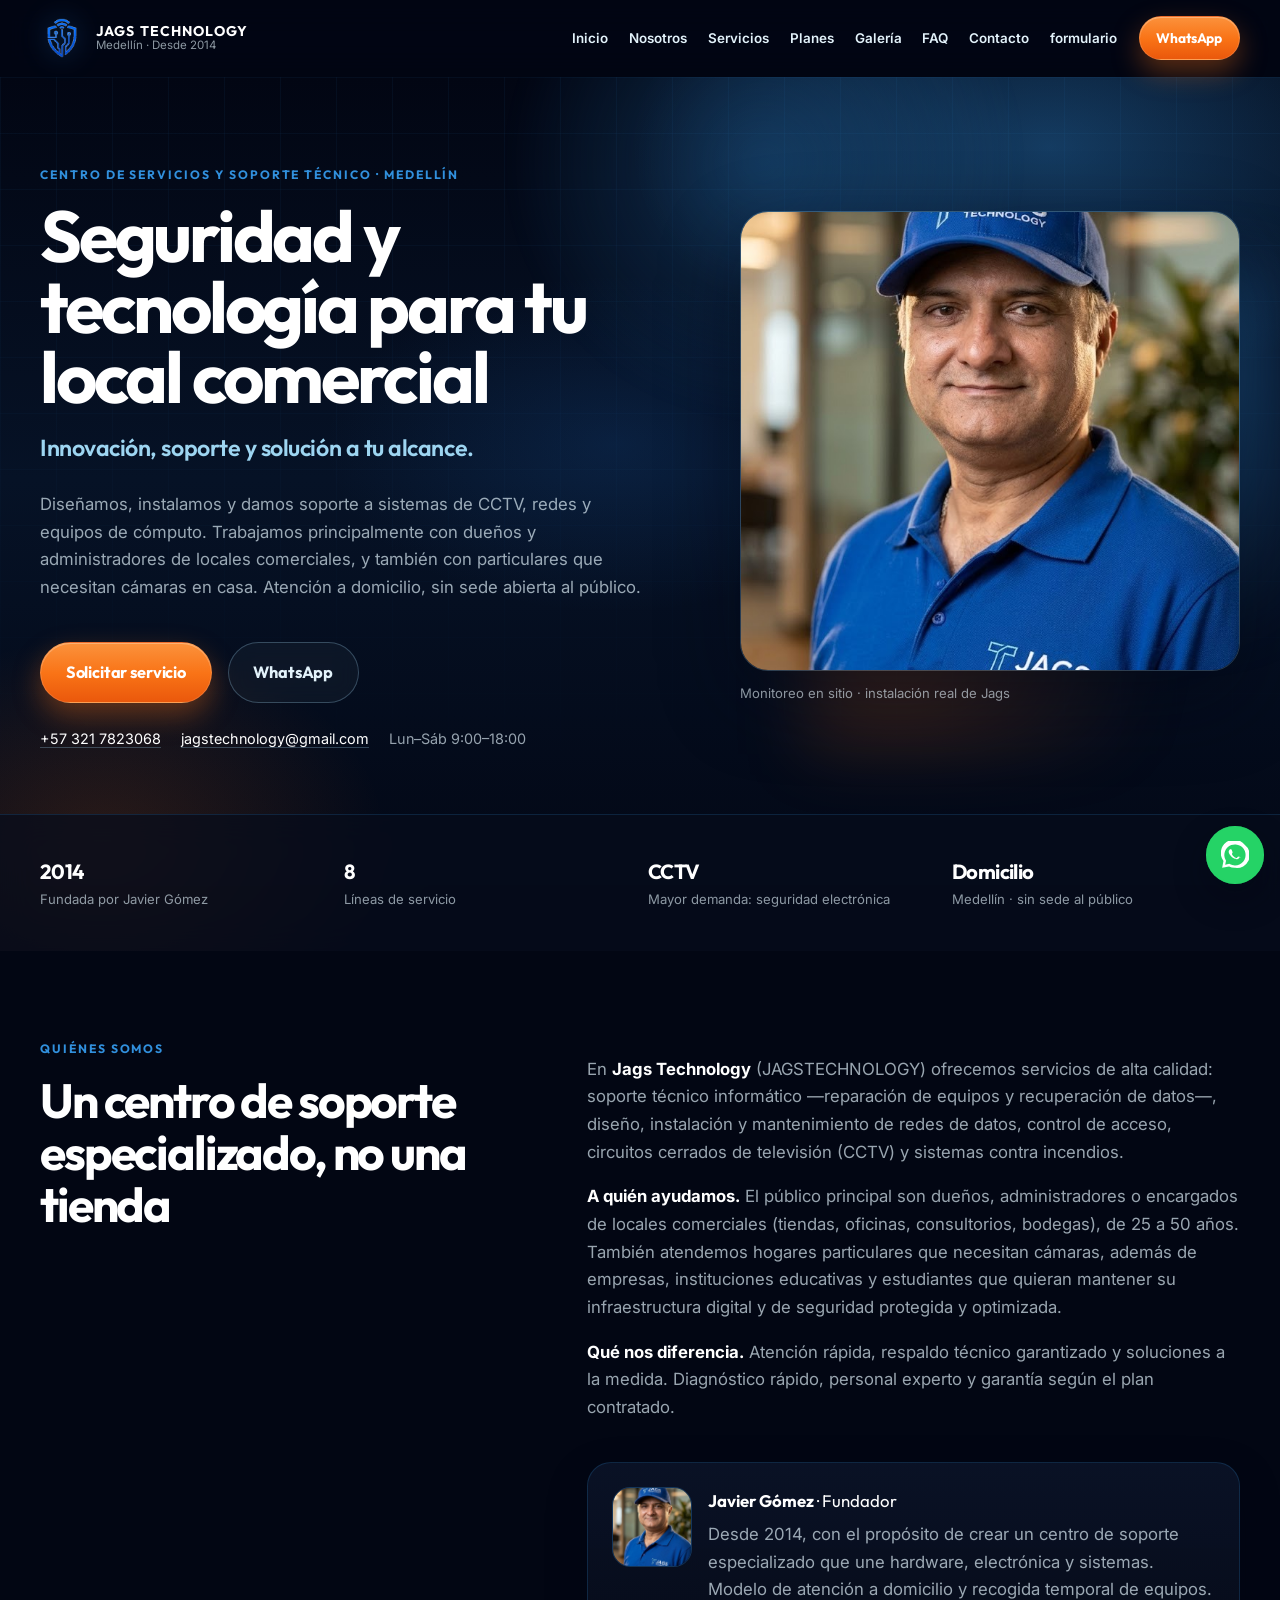
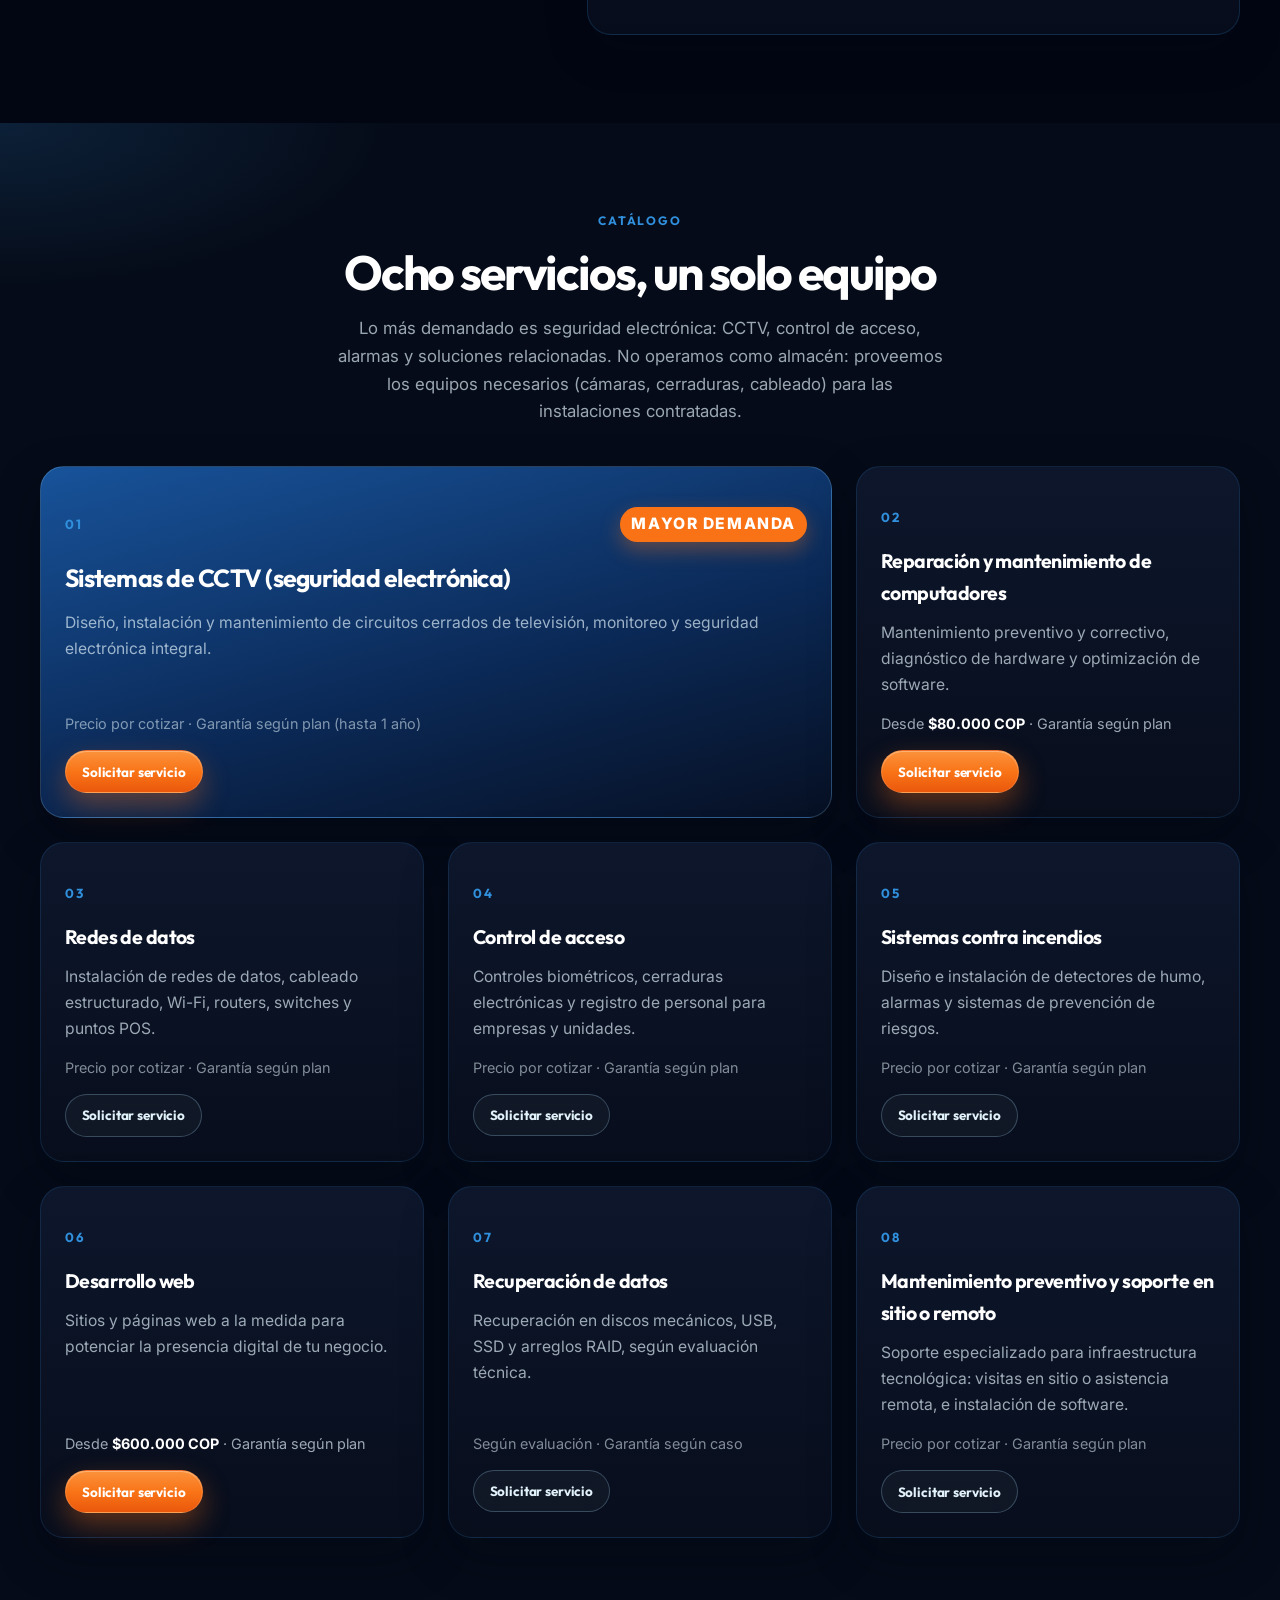
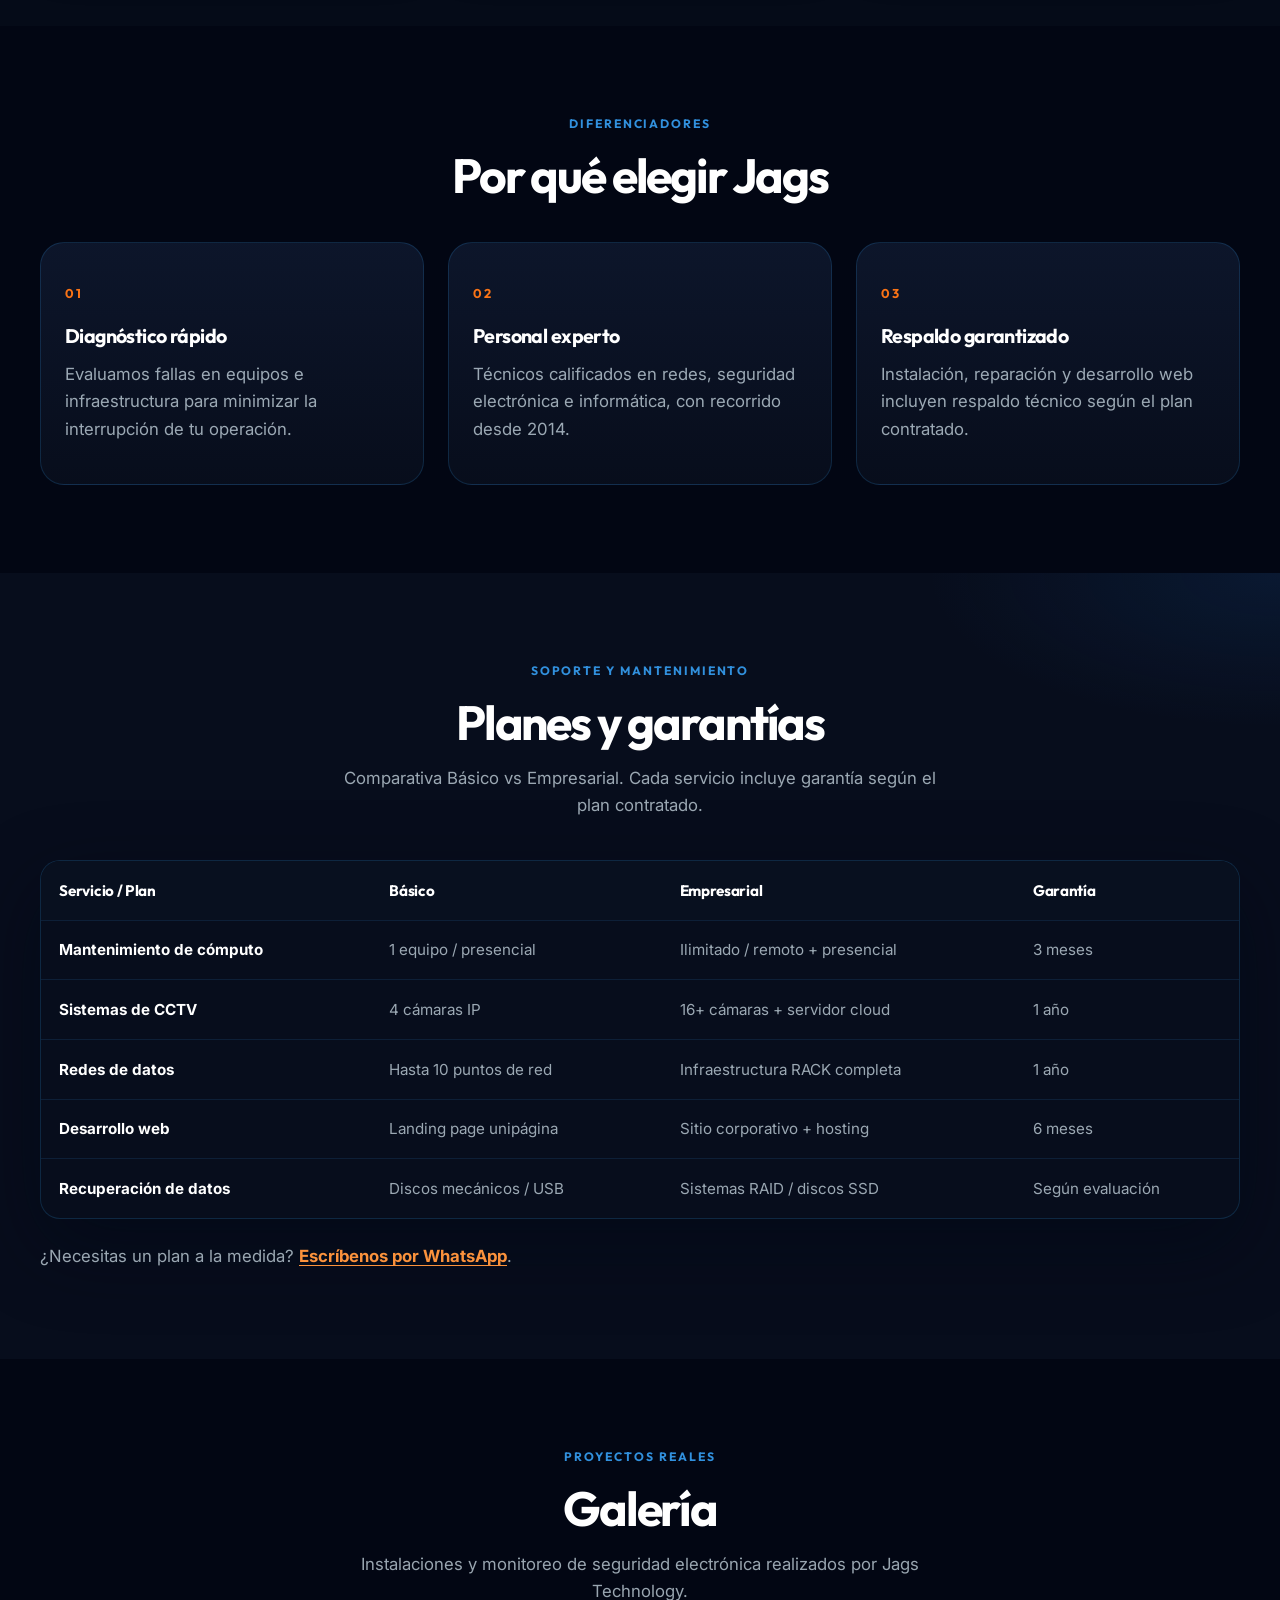
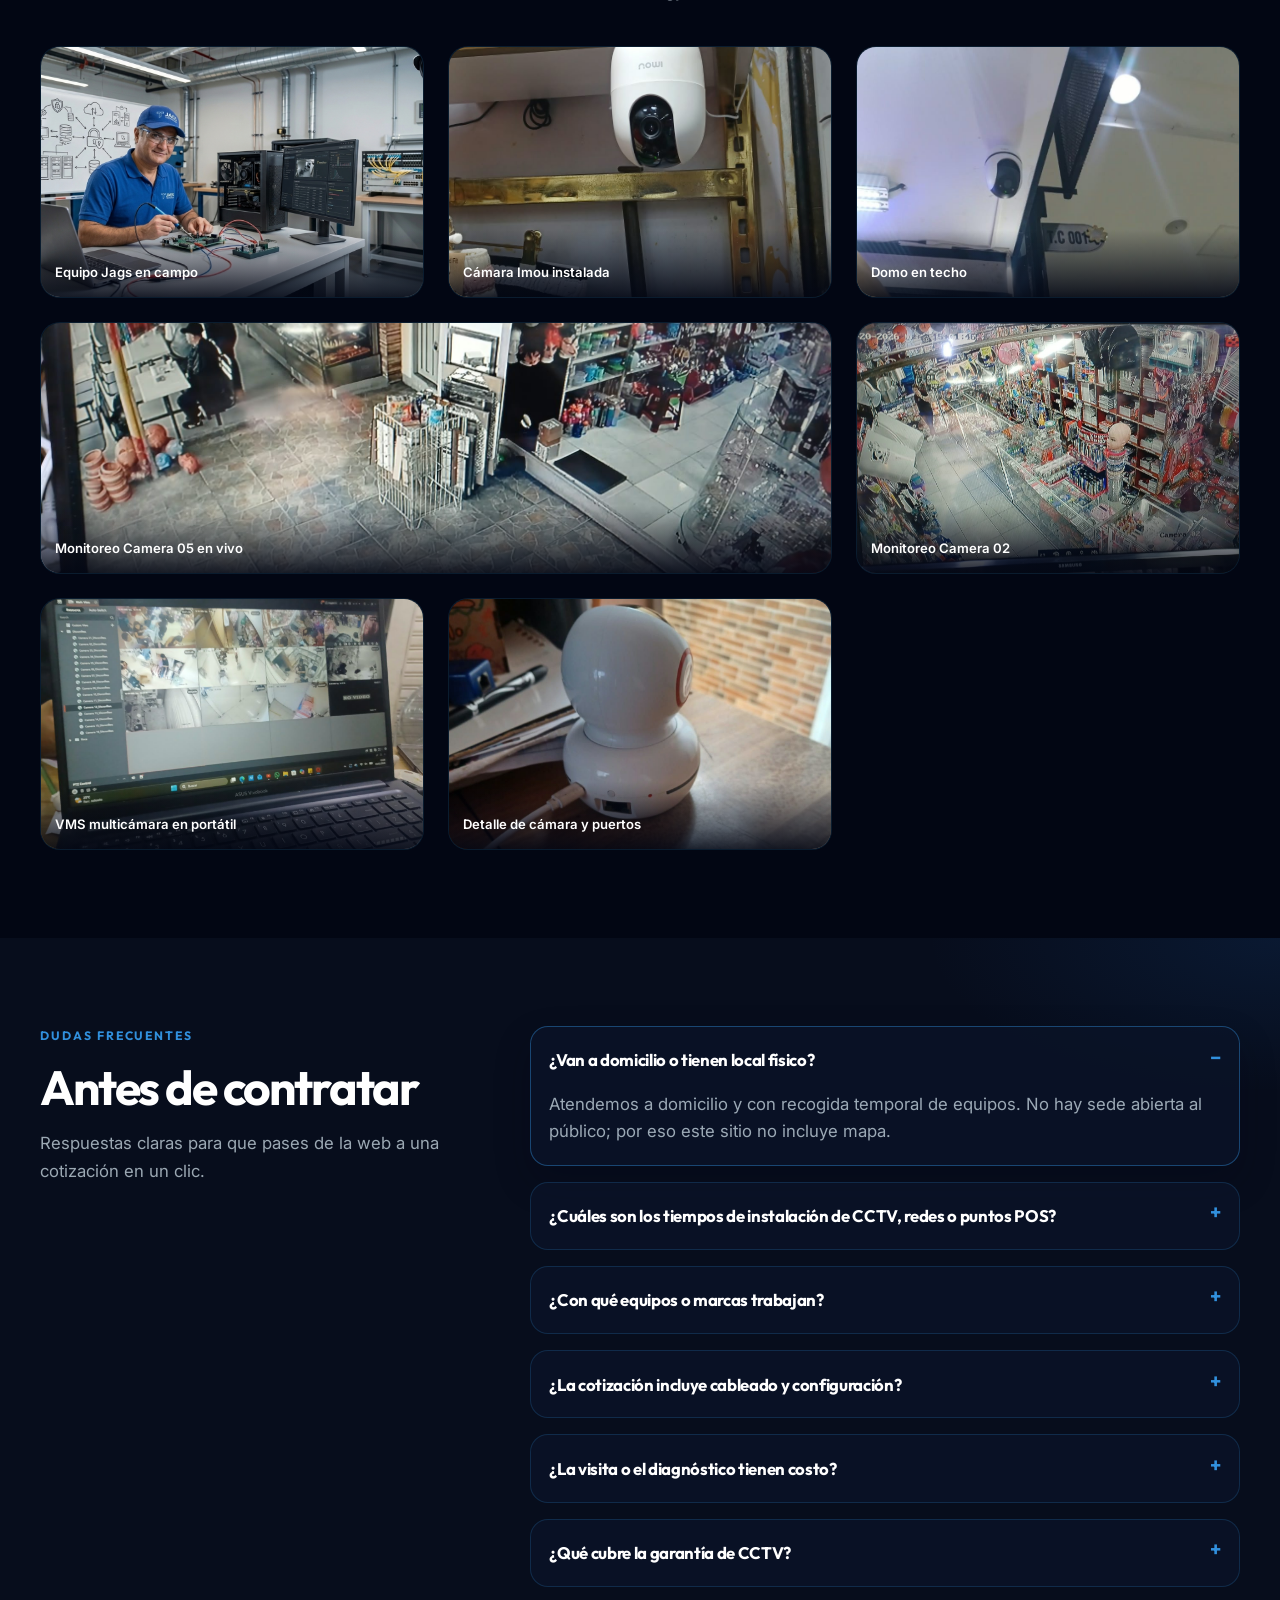
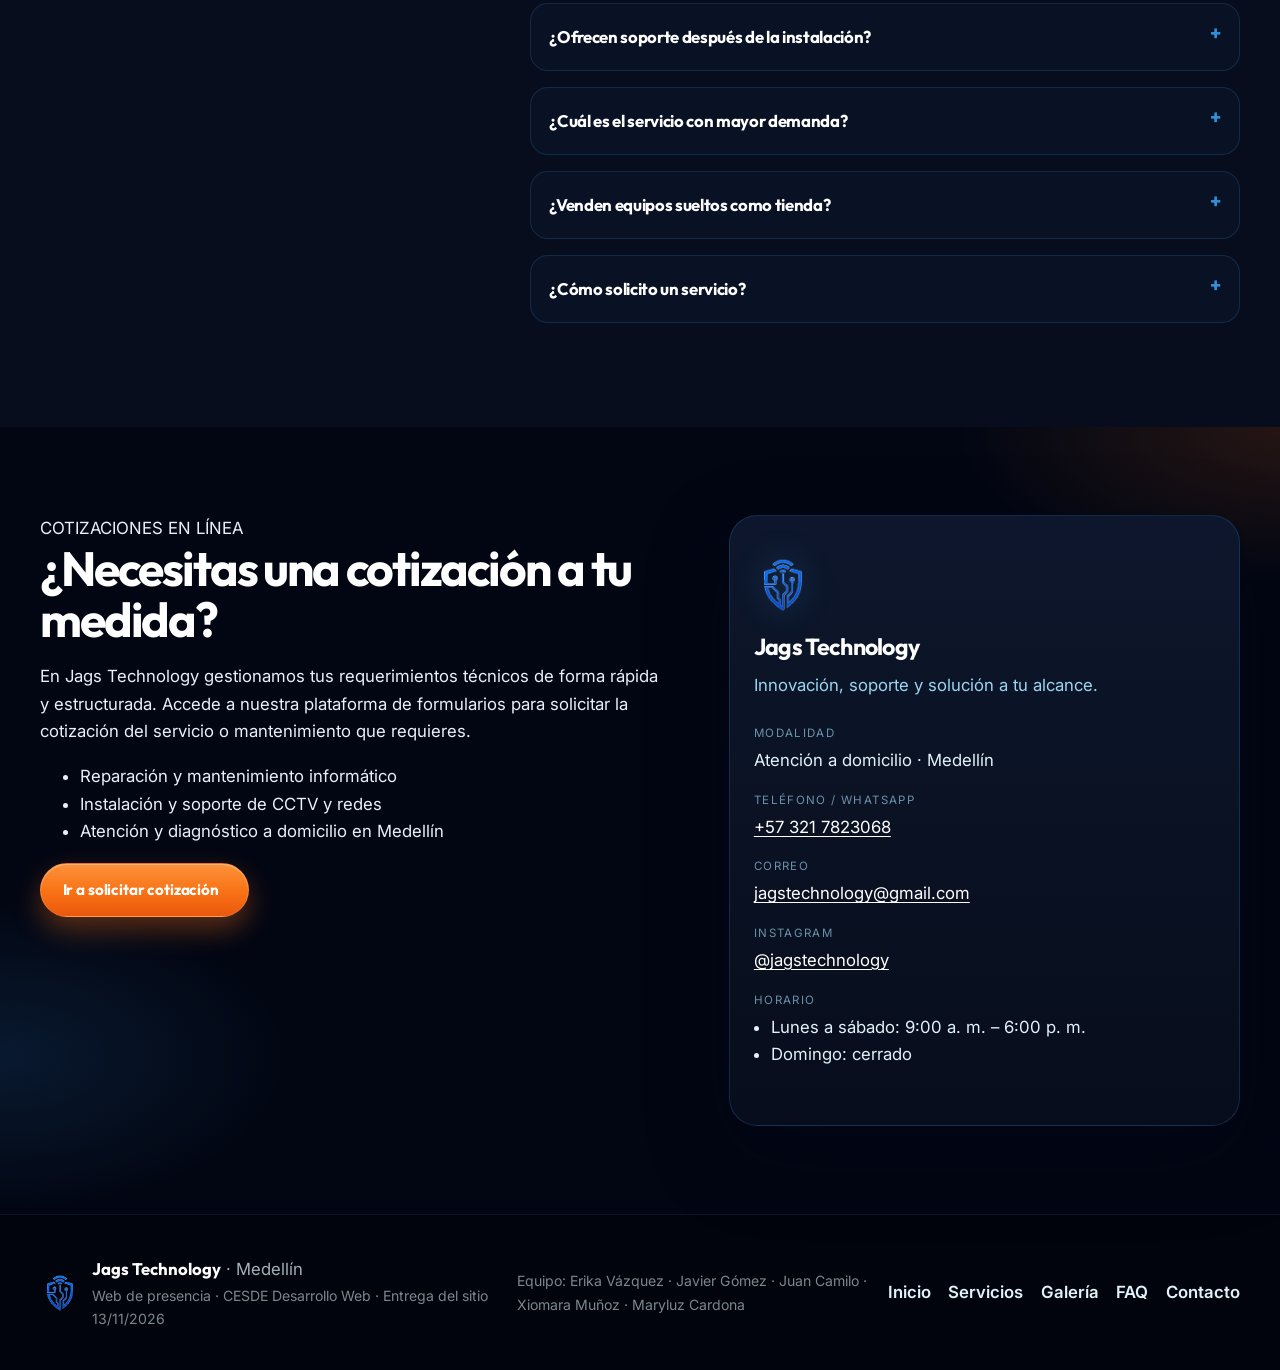
==== commit 91b276af: "Actualizar formulario" ====
--- a/index.html
+++ b/index.html
@@ -38,6 +38,7 @@
           <li><a href="#galeria">Galería</a></li>
           <li><a href="#faq">FAQ</a></li>
           <li><a href="#contacto">Contacto</a></li>
+          <li><a href="Formulario.html">formulario</a></li>
         </ul>
       </nav>
       <a class="btn btn-accent btn-header" href="https://wa.me/573217823068?text=Hola%2C%20vi%20la%20web%20de%20Jags%20y%20quiero%20cotizar" target="_blank" rel="noopener noreferrer">WhatsApp</a>
@@ -54,7 +55,7 @@
           <p class="tagline">Innovación, soporte y solución a tu alcance.</p>
           <p class="lead">Diseñamos, instalamos y damos soporte a sistemas de CCTV, redes y equipos de cómputo. Trabajamos principalmente con dueños y administradores de locales comerciales, y también con particulares que necesitan cámaras en casa. Atención a domicilio, sin sede abierta al público.</p>
           <div class="hero-actions">
-            <a class="btn btn-accent btn-lg" href="#solicitud">Solicitar servicio</a>
+            <a class="btn btn-accent btn-lg" href="Formulario.html">Solicitar servicio</a>
             <a class="btn btn-ghost btn-lg" href="https://wa.me/573217823068?text=Hola%2C%20vi%20la%20web%20de%20Jags%20y%20quiero%20cotizar" target="_blank" rel="noopener noreferrer">WhatsApp</a>
           </div>
           <ul class="hero-meta" aria-label="Datos de contacto rápidos">
@@ -384,43 +385,25 @@
       <div class="container">
     <div class="contact-grid">
       
-      <!-- COLUMNA IZQUIERDA: FORMULARIO -->
-      <div class="contact-form-wrapper">
-        <span class="subheading-sm">HABLEMOS</span>
-        <h2 class="section-title-lg">Solicita tu servicio</h2>
-        <p class="section-desc-sm">Completa el formulario para procesar tu solicitud o cotización a domicilio en Medellín.</p>
-
-        <form action="#" method="post" class="solicitud-form">
-          <div class="form-group">
-            <label for="id_cliente_sol">Documento del cliente (Cédula / NIT) <span class="req-star">*</span></label>
-            <input id="id_cliente_sol" name="id_cliente" type="text" placeholder="Tu cédula o NIT" required>
-          </div>
-
-          <div class="form-group">
-            <label for="tipo_servicio">Servicio de interés <span class="req-star">*</span></label>
-            <select id="tipo_servicio" name="tipo_servicio" required>
-              <option value="">Selecciona...</option>
-              <option value="Reparación y mantenimiento de computadores">Reparación y mantenimiento de computadores</option>
-              <option value="Sistemas de CCTV">Sistemas de CCTV (Seguridad electrónica)</option>
-              <option value="Redes de datos">Redes de datos</option>
-              <option value="Control de acceso">Control de acceso</option>
-              <option value="Sistemas contra incendios">Sistemas contra incendios</option>
-              <option value="Desarrollo web">Desarrollo web</option>
-              <option value="Recuperación de datos">Recuperación de datos</option>
-              <option value="Mantenimiento preventivo y soporte especializado">Mantenimiento preventivo y soporte especializado</option>
-            </select>
-          </div>
-
-          <div class="form-group">
-            <label for="mensaje">Detalle (opcional)</label>
-            <textarea id="mensaje" name="mensaje" rows="4" maxlength="300" placeholder="Cuéntanos brevemente qué necesitas"></textarea>
-            <small class="form-text-muted">Máximo 300 caracteres.</small>
-          </div>
-
-          <button type="submit" class="btn btn-accent btn-full">
-            Enviar Solicitud de Cotización
-          </button>
-        </form>
+<!-- COLUMNA IZQUIERDA: TARJETA INFORMATIVA / LLAMADO A COTIZAR -->
+      <div class="contact-cta-card">
+        <span class="subheading-sm">COTIZACIONES EN LÍNEA</span>
+        <h2 class="section-title-lg">¿Necesitas una cotización a tu medida?</h2>
+        <p class="section-desc">
+          En Jags Technology gestionamos tus requerimientos técnicos de forma rápida y estructurada. Accede a nuestra plataforma de formularios para solicitar la cotización del servicio o mantenimiento que requieres.
+        </p>
+
+        <!-- Puntos destacados rápidos -->
+        <ul class="cta-features">
+          <li><i class="fa-solid fa-check"></i> Reparación y mantenimiento informático</li>
+          <li><i class="fa-solid fa-check"></i> Instalación y soporte de CCTV y redes</li>
+          <li><i class="fa-solid fa-check"></i> Atención y diagnóstico a domicilio en Medellín</li>
+        </ul>
+
+        <!-- Botón directo a la página de formularios -->
+        <a href="formularios.html#solicitud" class="btn btn-accent btn-full text-center">
+          Ir a solicitar cotización <i class="fa-solid fa-arrow-right ml-2"></i>
+        </a>
       </div>
 
         <!-- COLUMNA DERECHA: CONTACTO -->
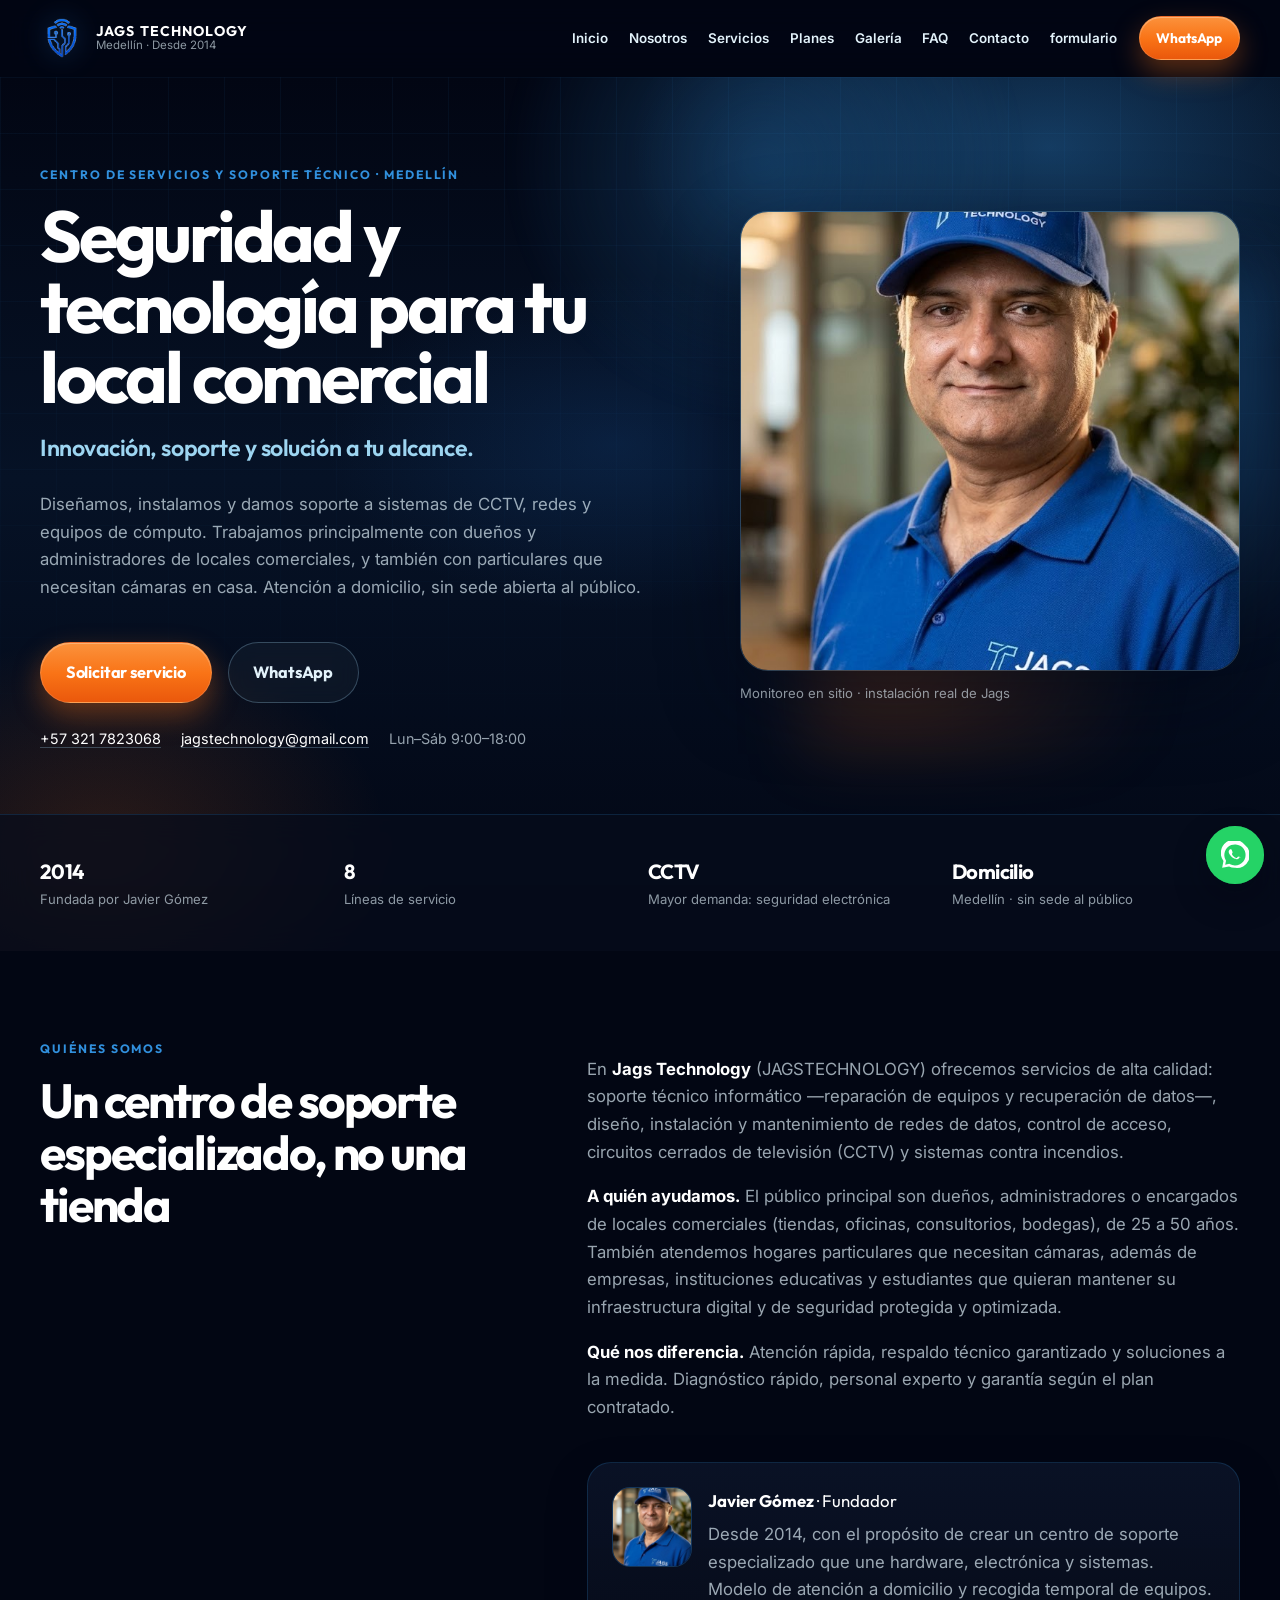
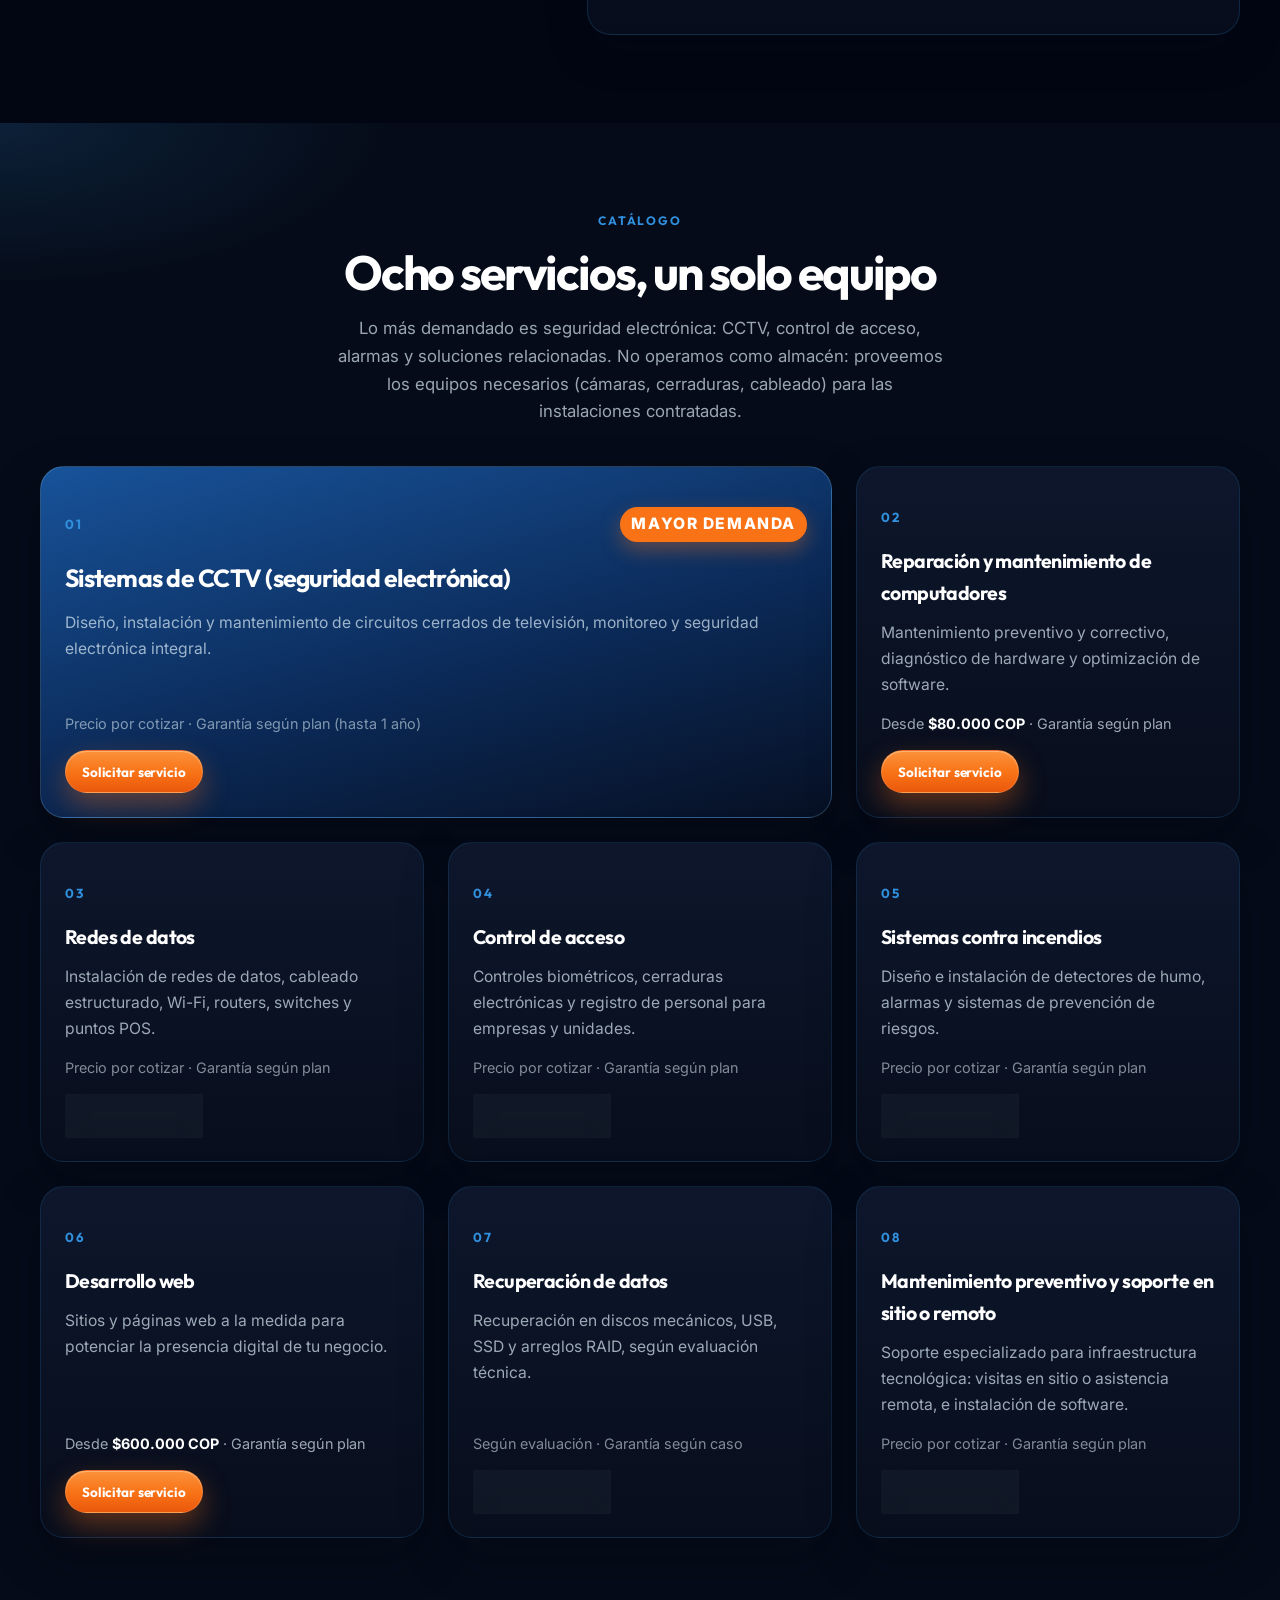
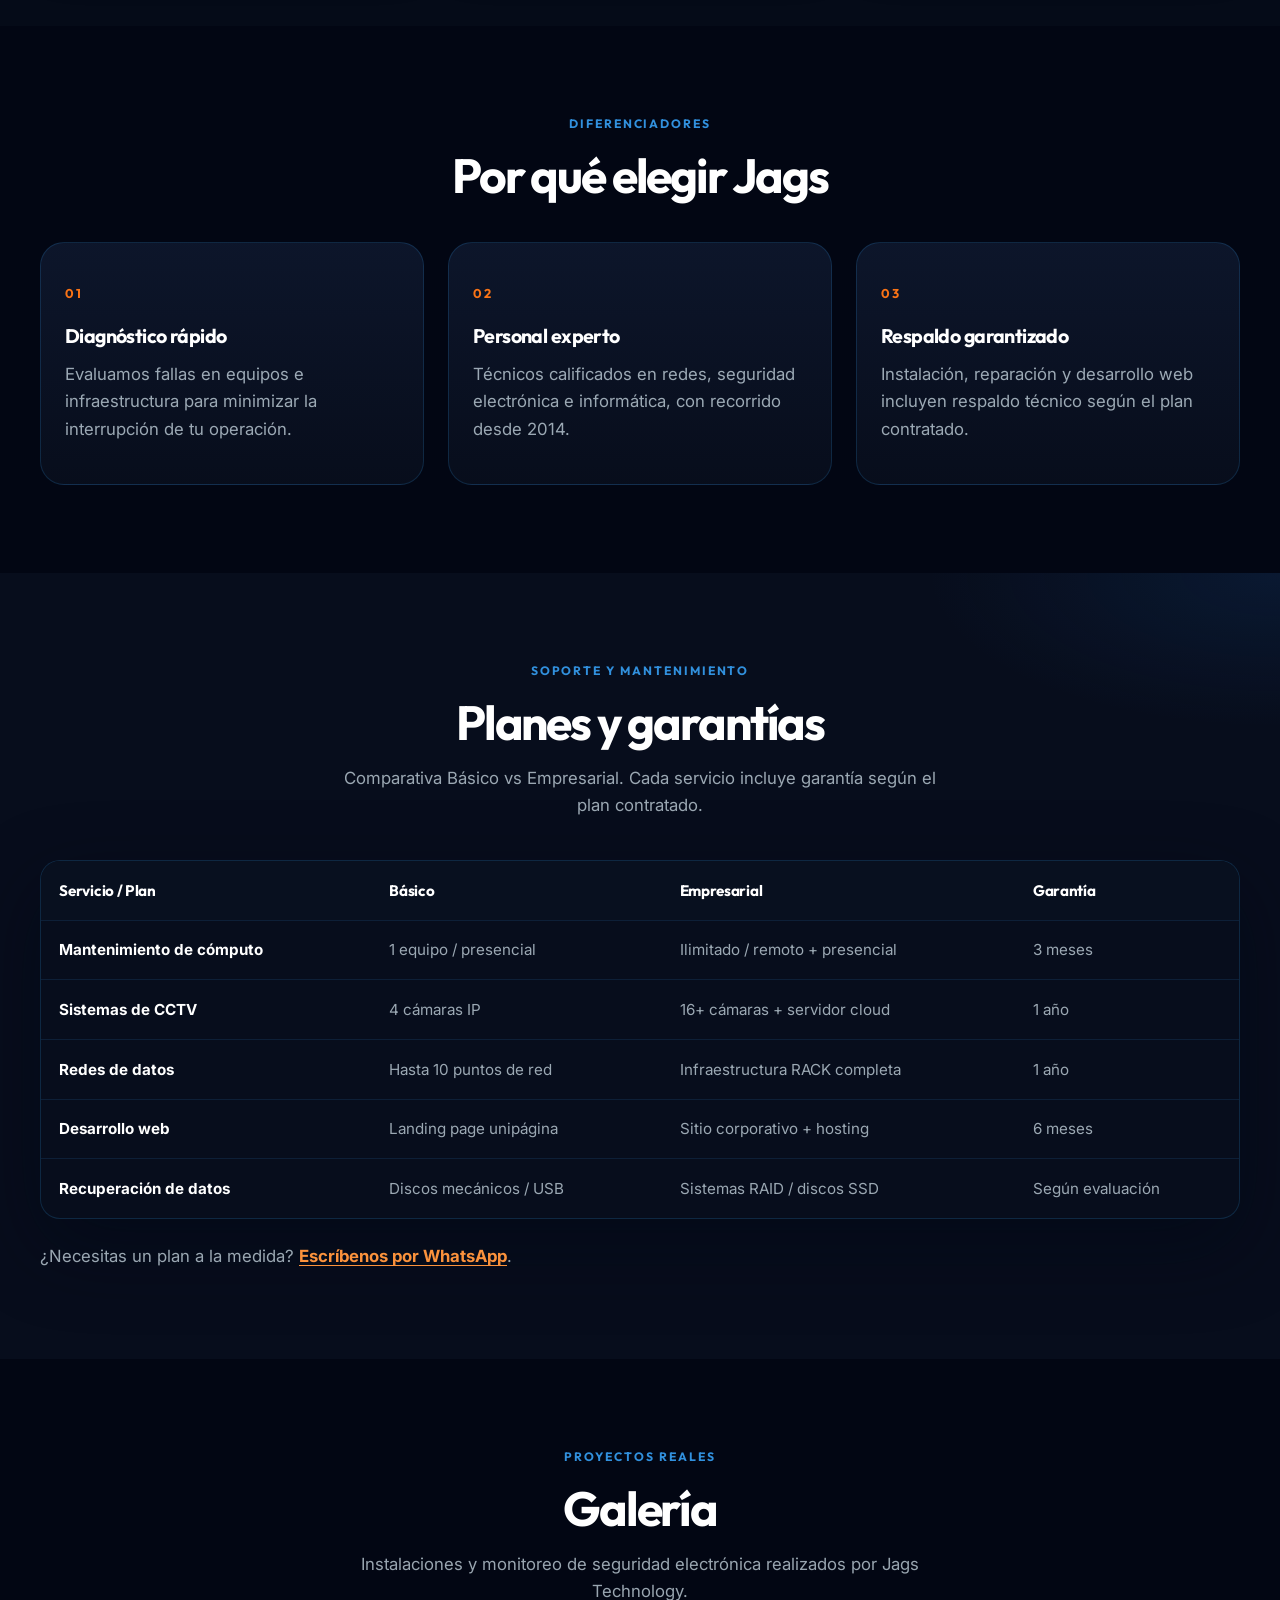
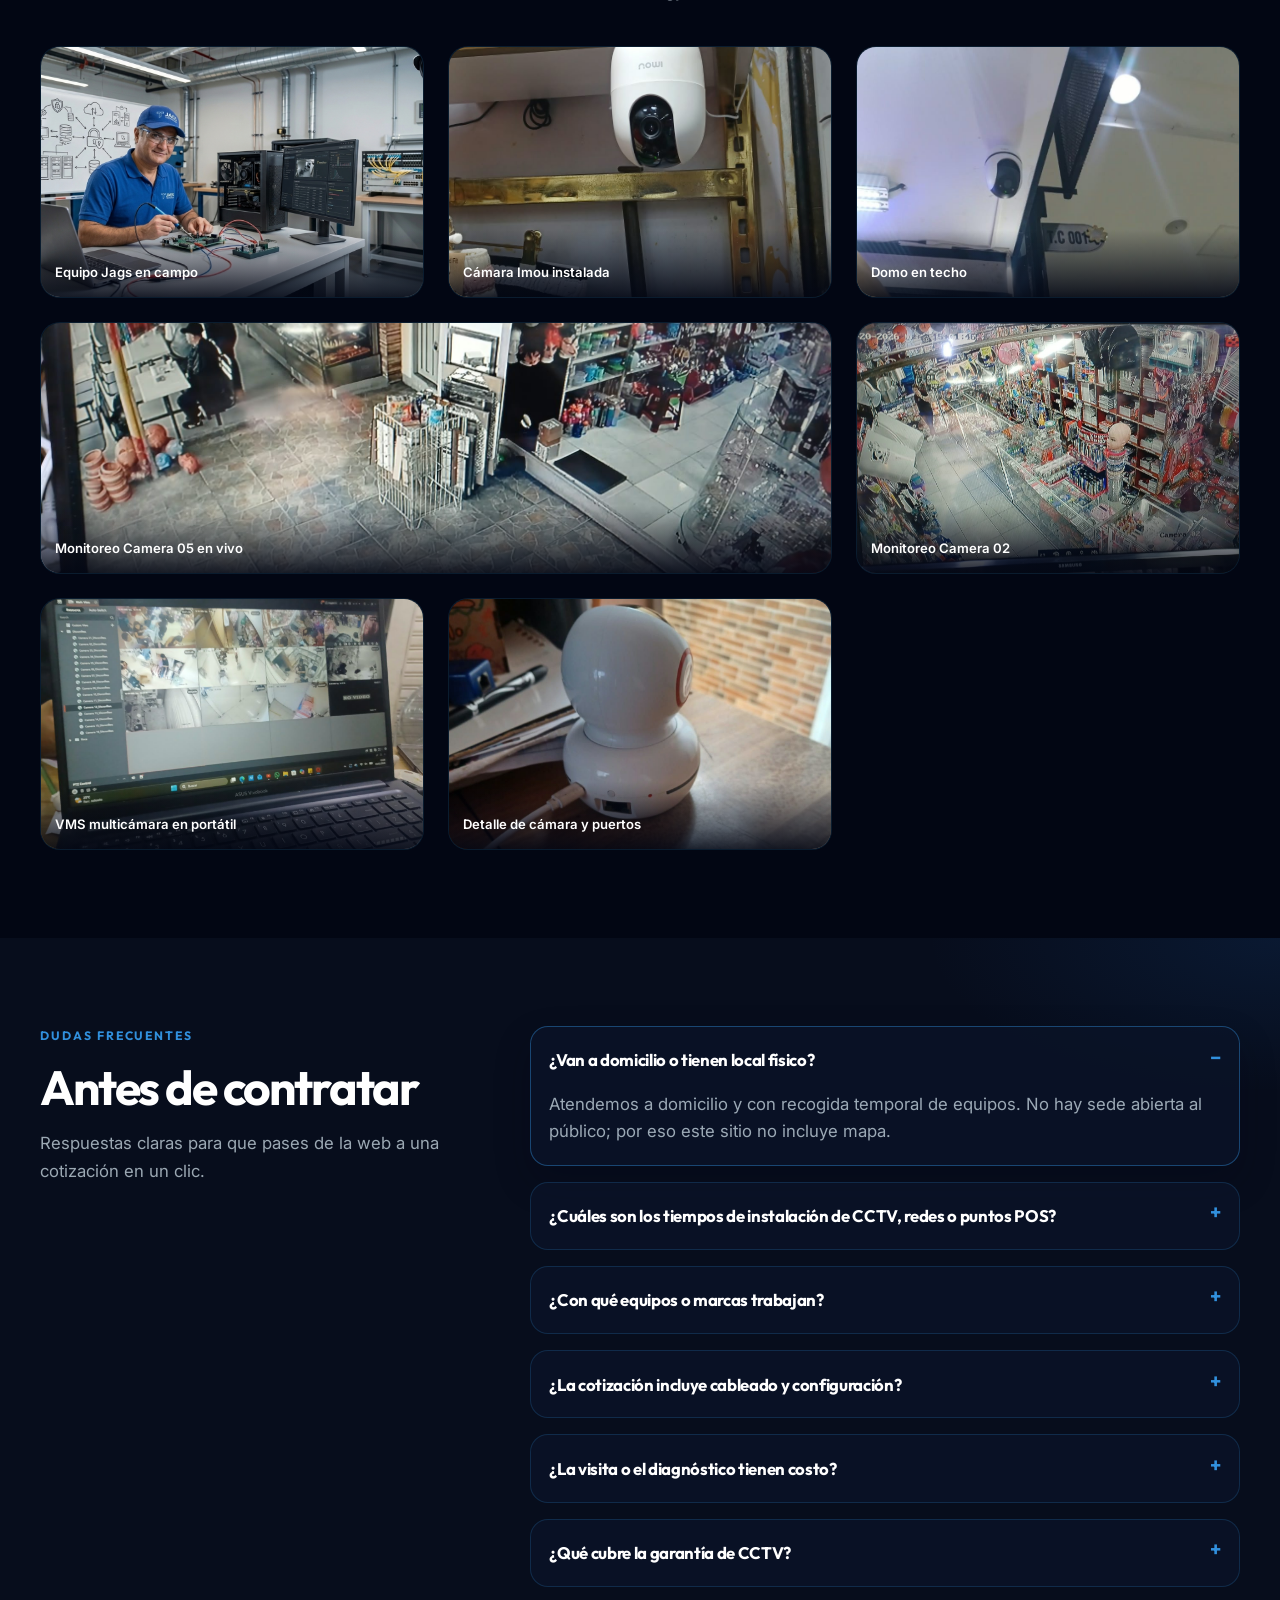
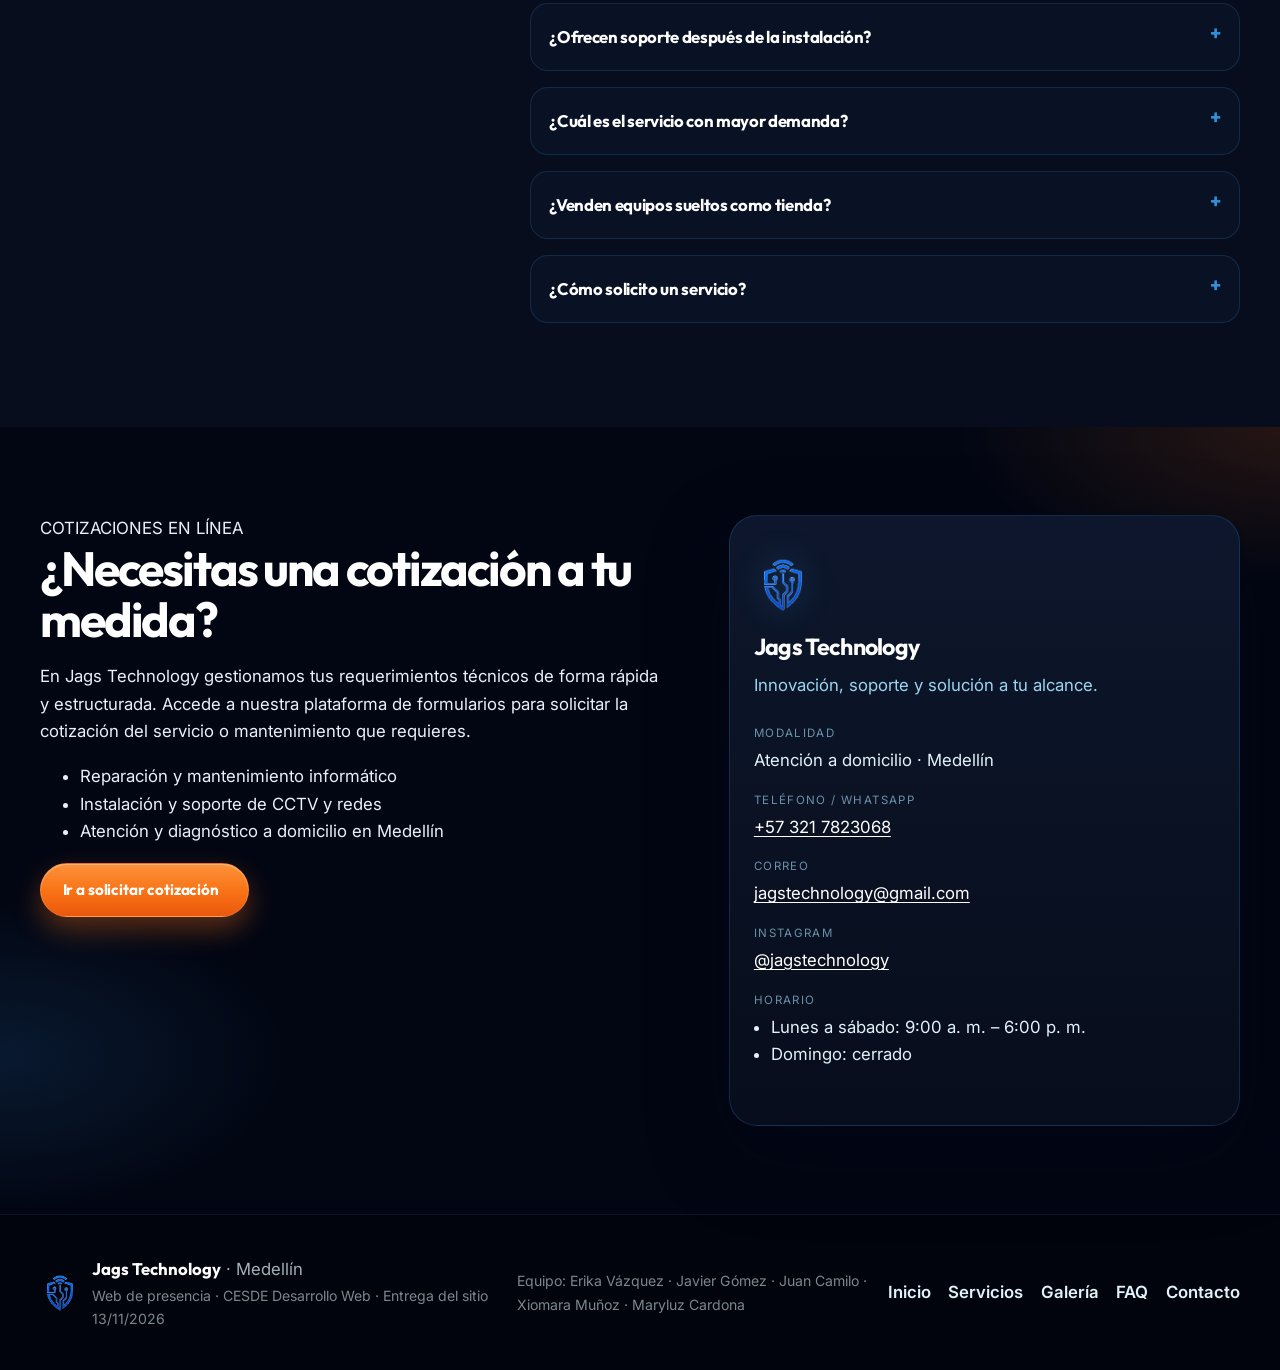
==== commit 663eb33b: "instagram" ====
--- a/index.html
+++ b/index.html
@@ -375,7 +375,7 @@
           </details>
           <details class="faq-item">
             <summary>¿Cómo solicito un servicio?</summary>
-            <p>Usa el formulario de esta página o escríbenos al WhatsApp +57 321 7823068. También puedes escribir a jagstechnology@gmail.com o a Instagram @jagstechnology. Horario: lunes a sábado, 9:00 a. m. – 6:00 p. m.</p>
+            <p>Usa el formulario de esta página o escríbenos al WhatsApp +57 321 7823068. También puedes escribir a jagstechnology@gmail.com o a Instagram @jagstechnologi. Horario: lunes a sábado, 9:00 a. m. – 6:00 p. m.</p>
           </details>
         </div>
       </div>
@@ -426,7 +426,7 @@
             </div>
             <div>
               <dt>Instagram</dt>
-              <dd><a href="https://www.instagram.com/jagstechnology/" target="_blank" rel="noopener noreferrer">@jagstechnology</a></dd>
+              <dd><a href="https://www.instagram.com/jagstechnologi/" target="_blank" rel="noopener noreferrer">@jagstechnology</a></dd>
             </div>
             <div>
               <dt>Horario</dt>
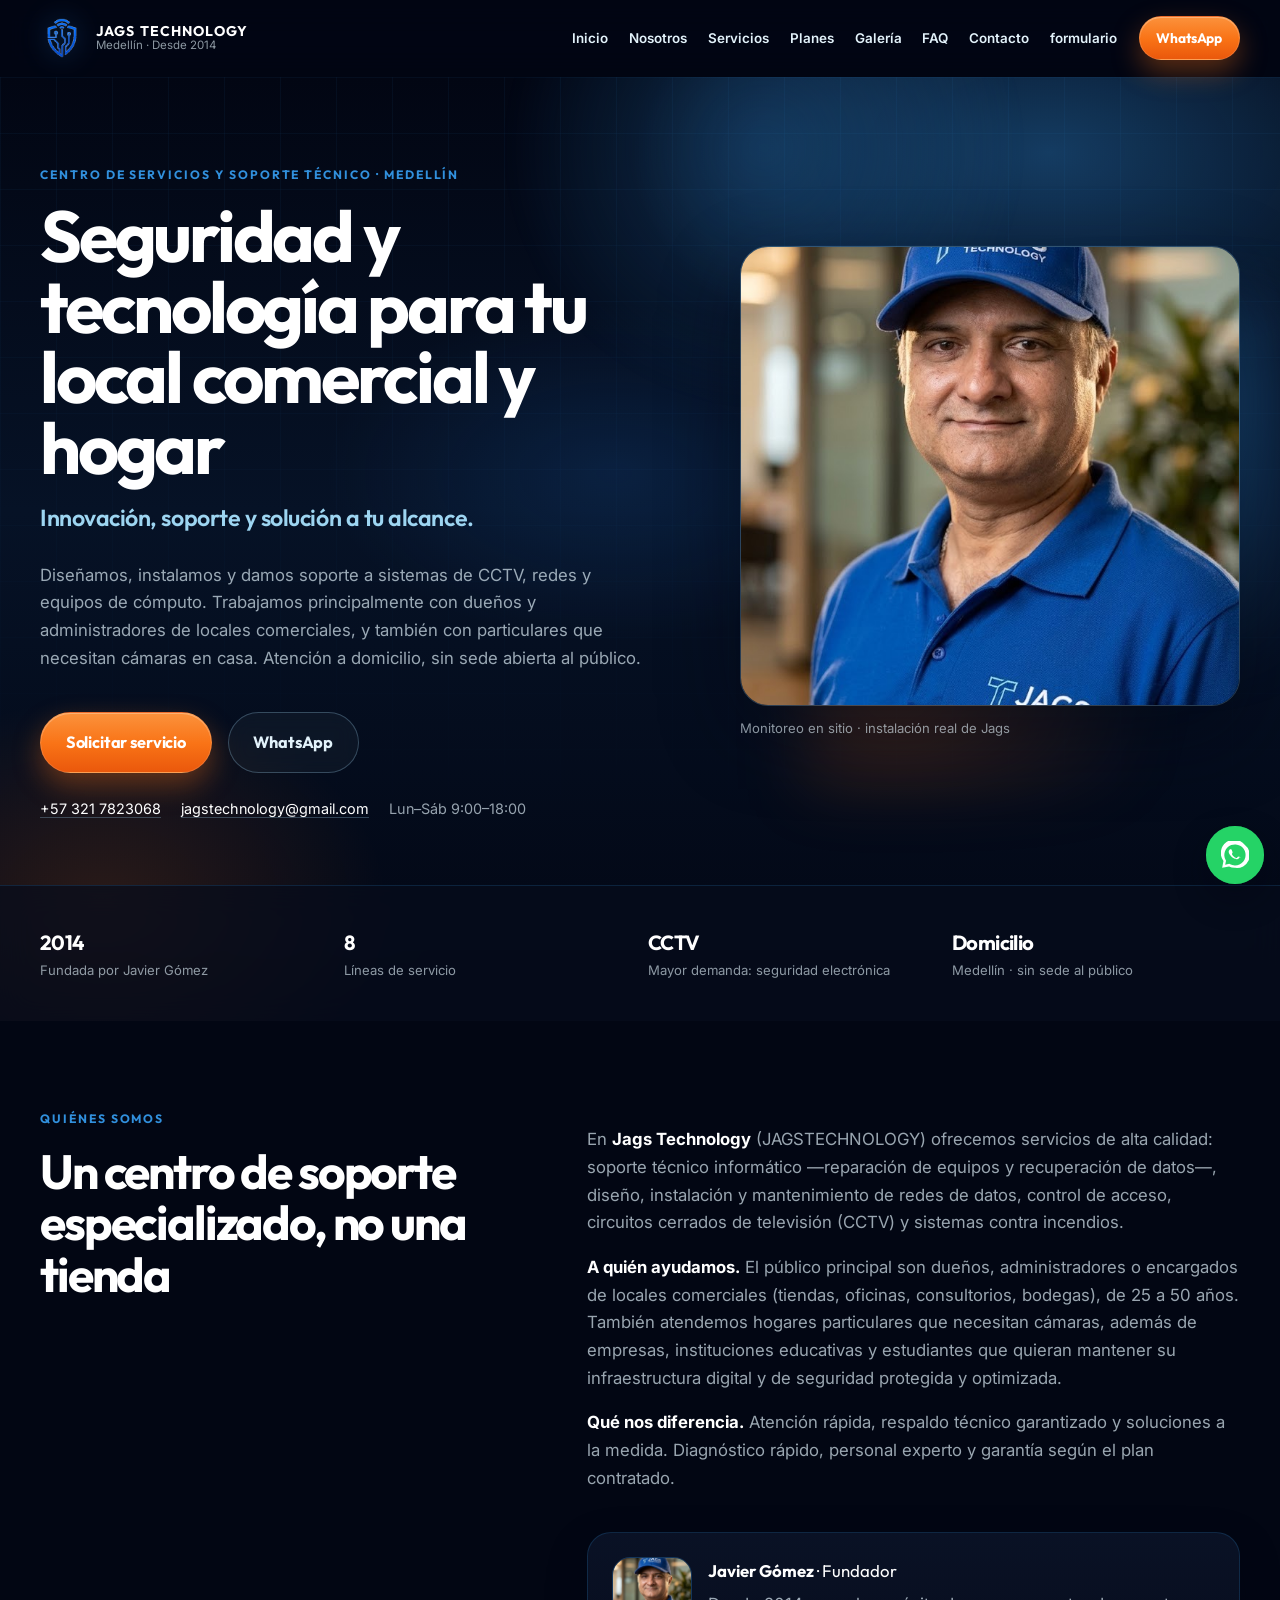
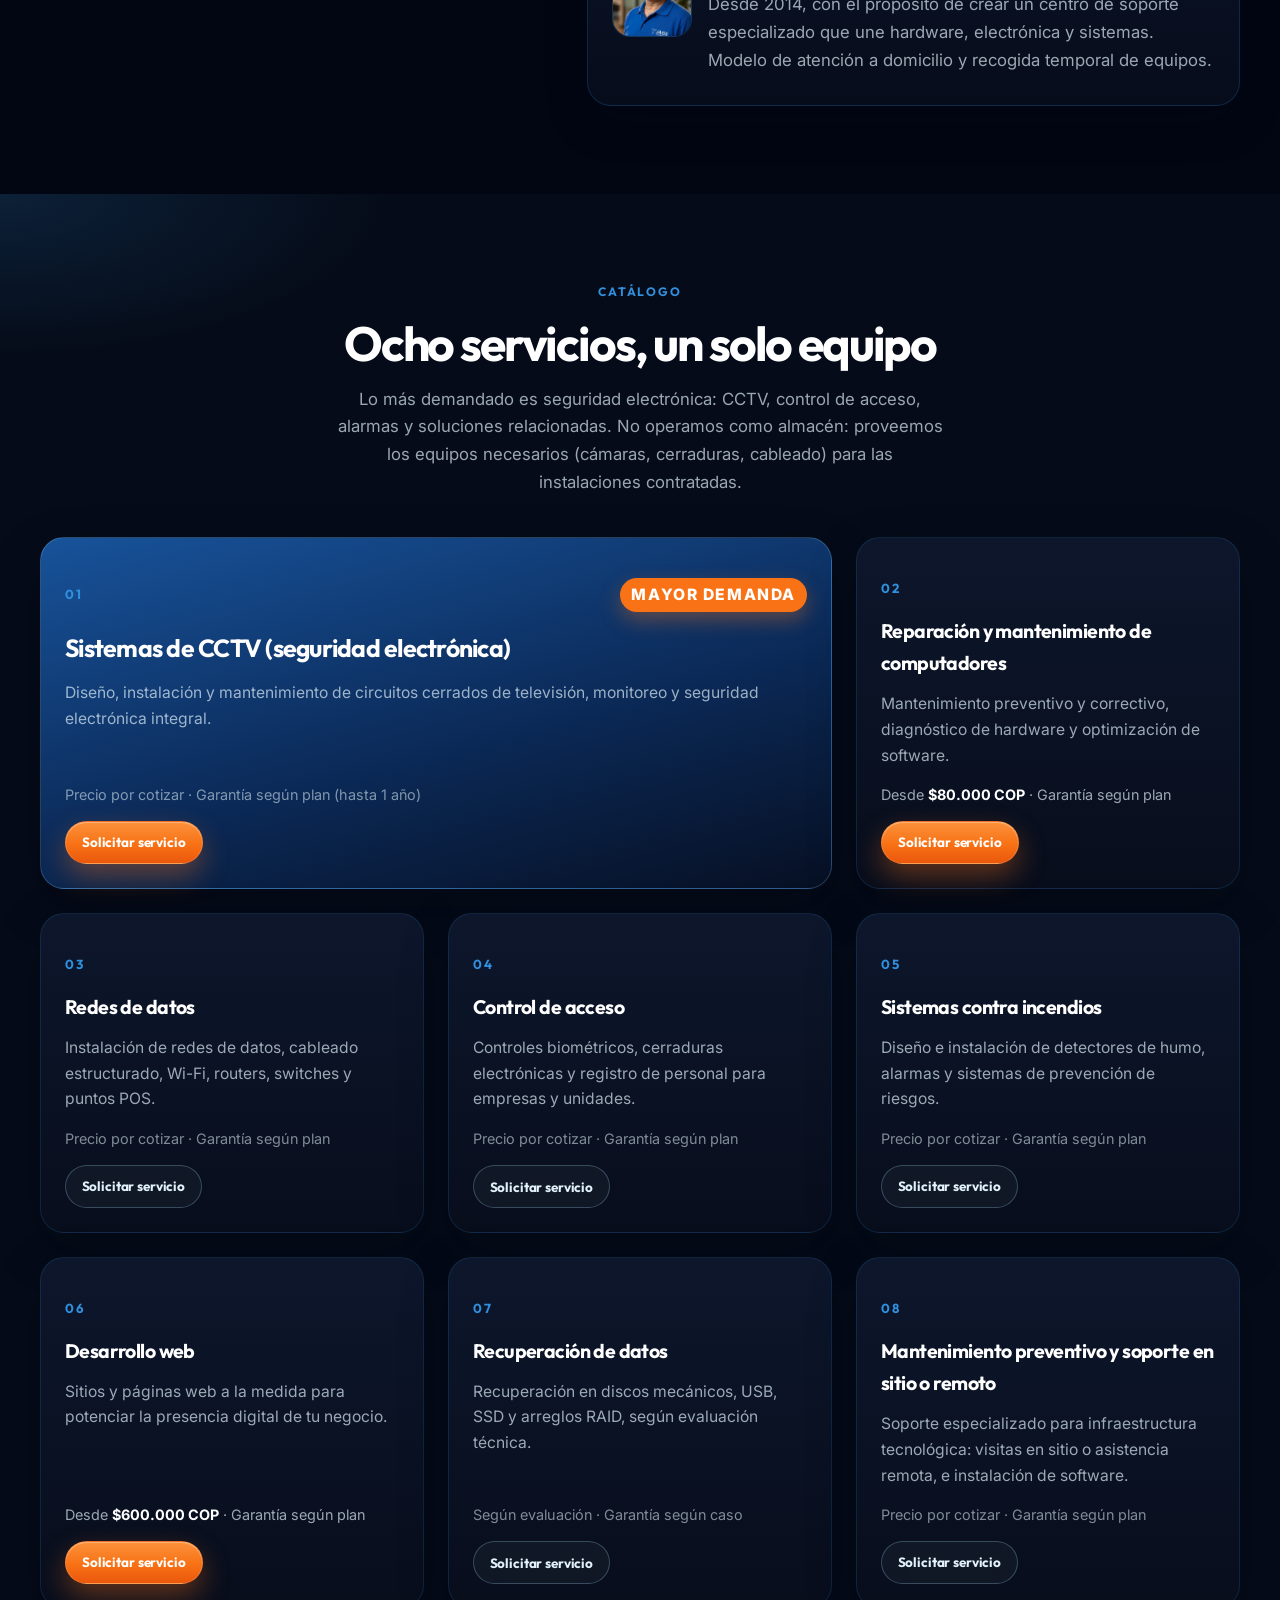
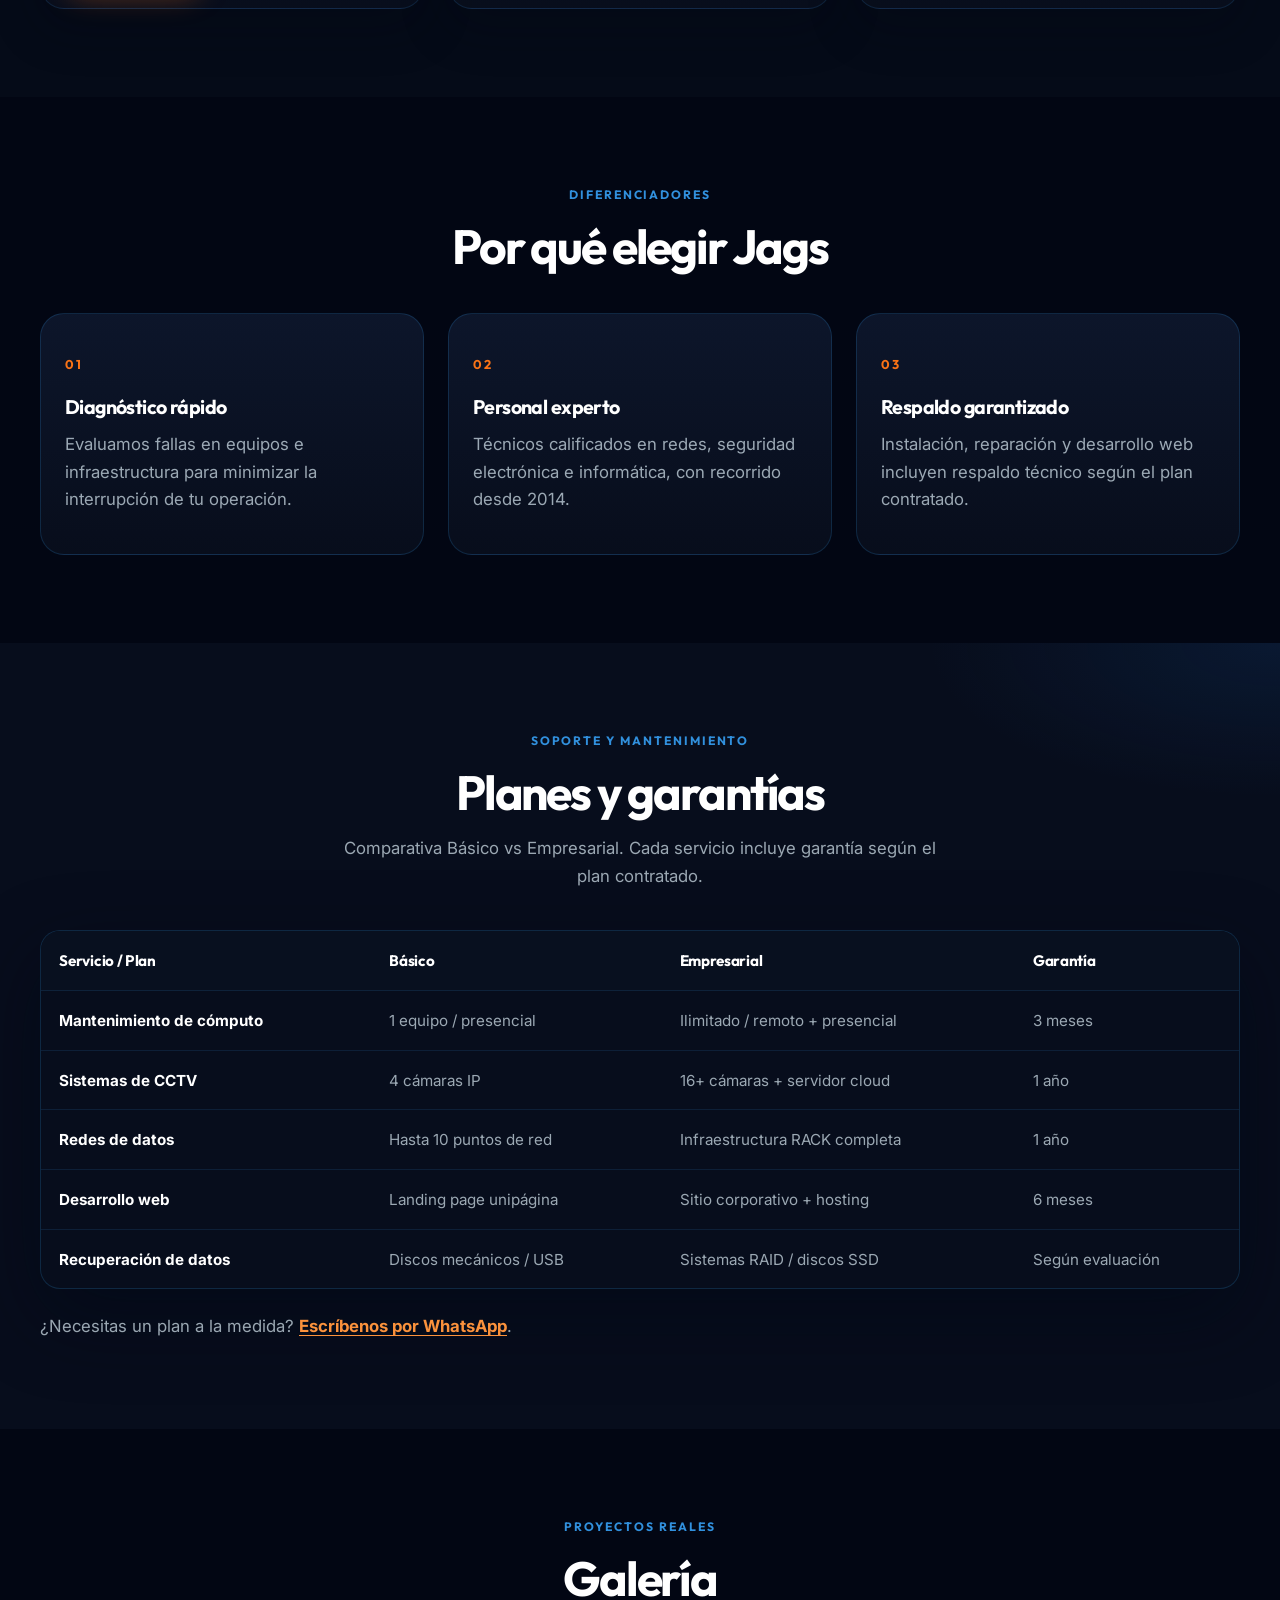
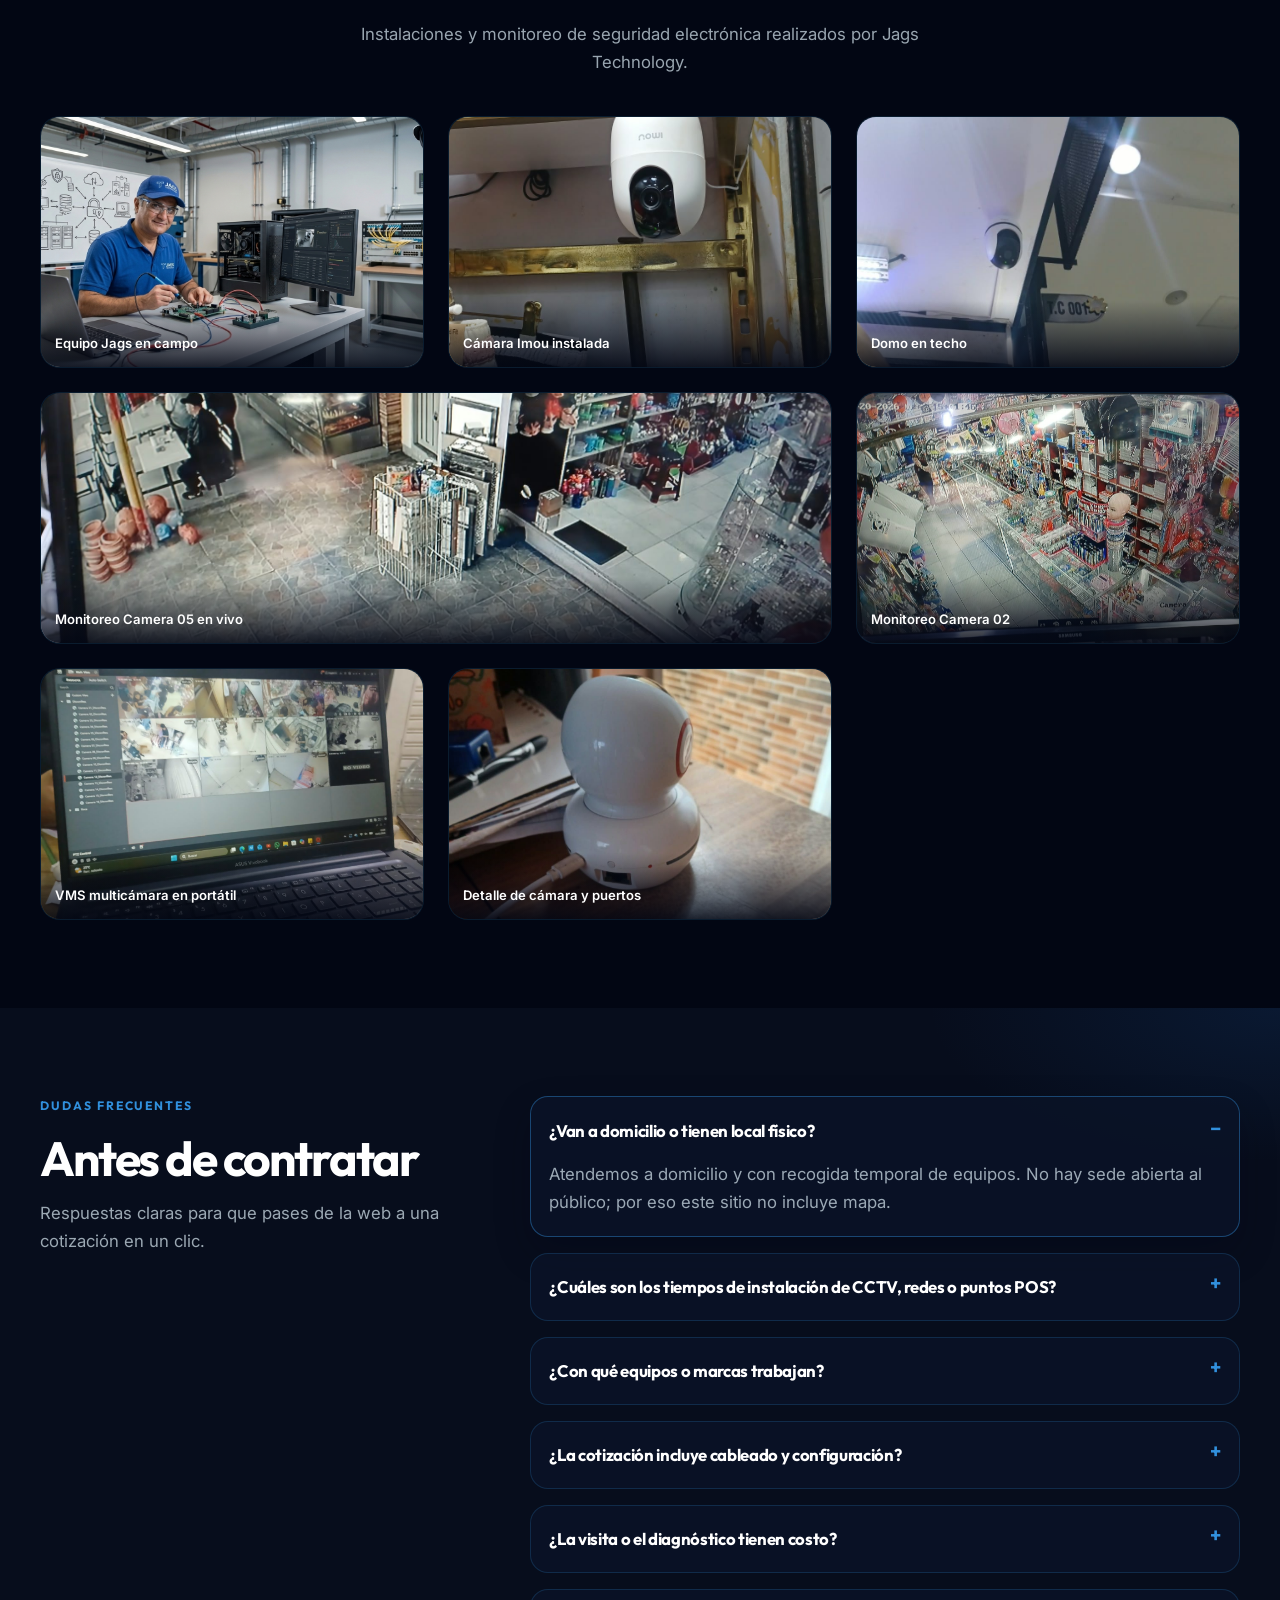
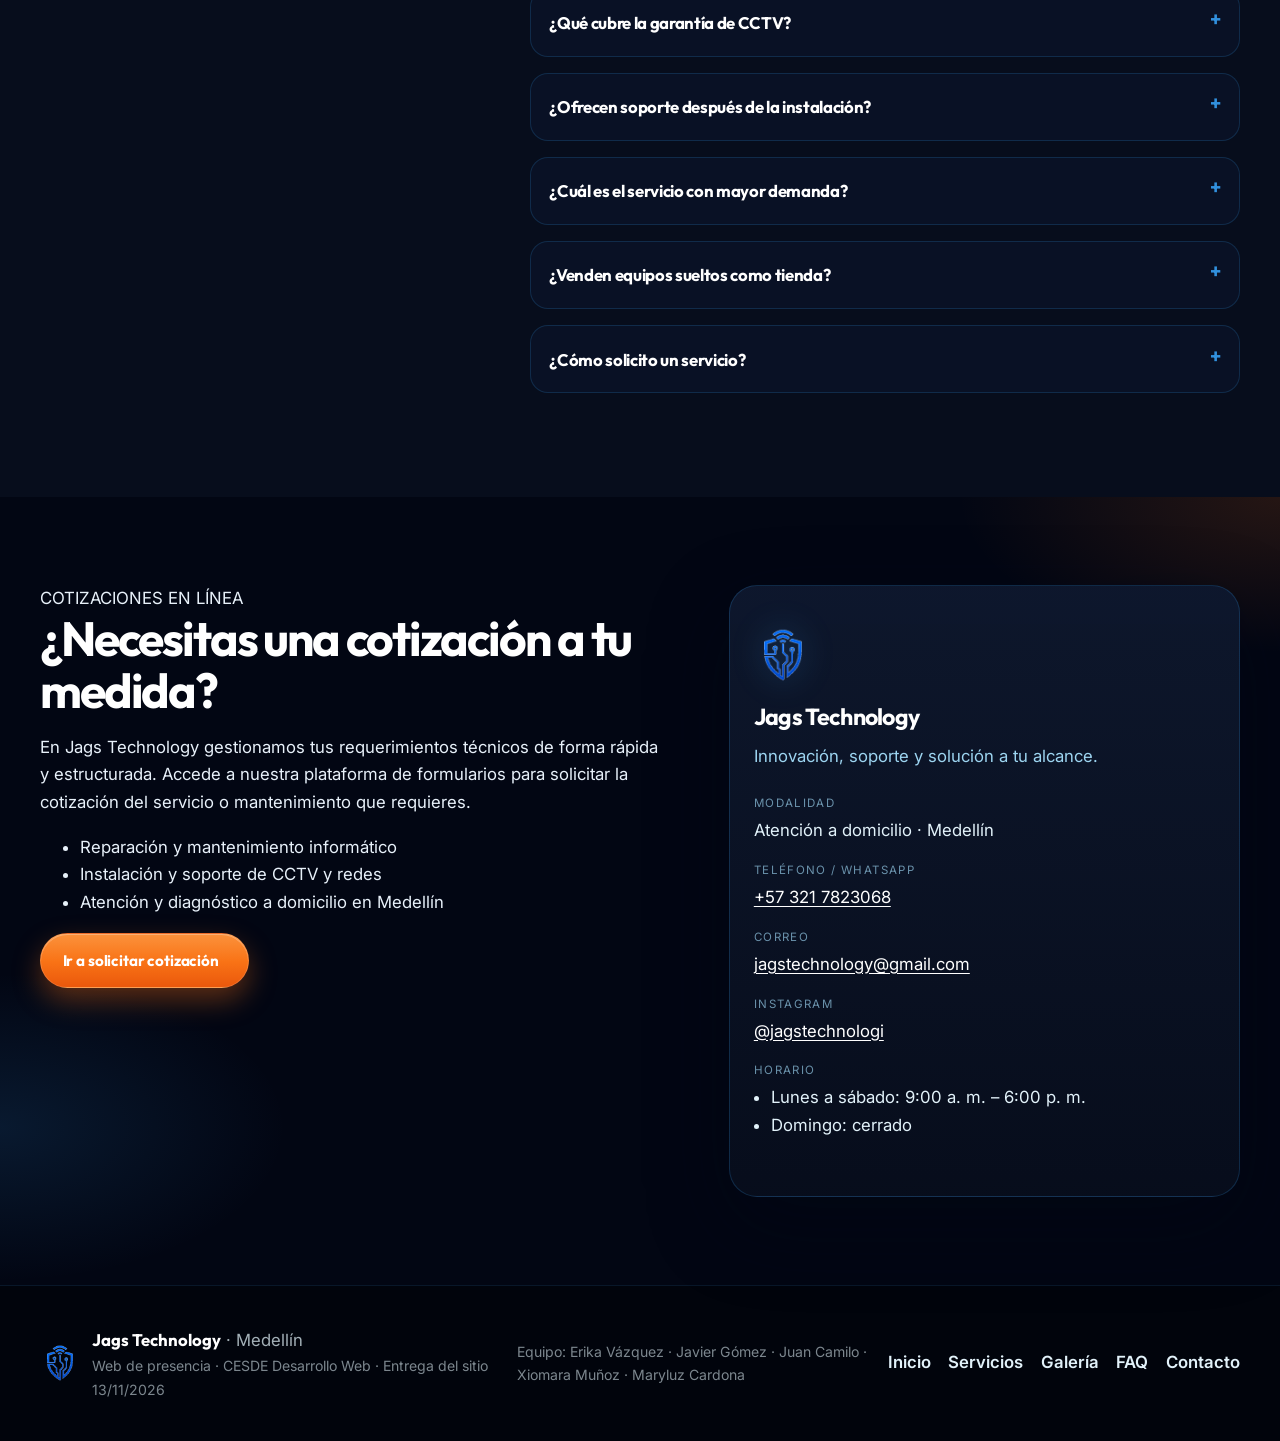
==== commit 3fc0c119: "Datos" ====
--- a/index.html
+++ b/index.html
@@ -51,7 +51,7 @@
       <div class="container hero-grid">
         <div class="hero-copy">
           <p class="eyebrow">Centro de servicios y soporte técnico · Medellín</p>
-          <h1 id="hero-title">Seguridad y tecnología para tu local comercial</h1>
+          <h1 id="hero-title">Seguridad y tecnología para tu local comercial y hogar</h1>
           <p class="tagline">Innovación, soporte y solución a tu alcance.</p>
           <p class="lead">Diseñamos, instalamos y damos soporte a sistemas de CCTV, redes y equipos de cómputo. Trabajamos principalmente con dueños y administradores de locales comerciales, y también con particulares que necesitan cámaras en casa. Atención a domicilio, sin sede abierta al público.</p>
           <div class="hero-actions">
@@ -426,7 +426,7 @@
             </div>
             <div>
               <dt>Instagram</dt>
-              <dd><a href="https://www.instagram.com/jagstechnologi/" target="_blank" rel="noopener noreferrer">@jagstechnology</a></dd>
+              <dd><a href="https://www.instagram.com/jagstechnologi/" target="_blank" rel="noopener noreferrer">@jagstechnologi</a></dd>
             </div>
             <div>
               <dt>Horario</dt>
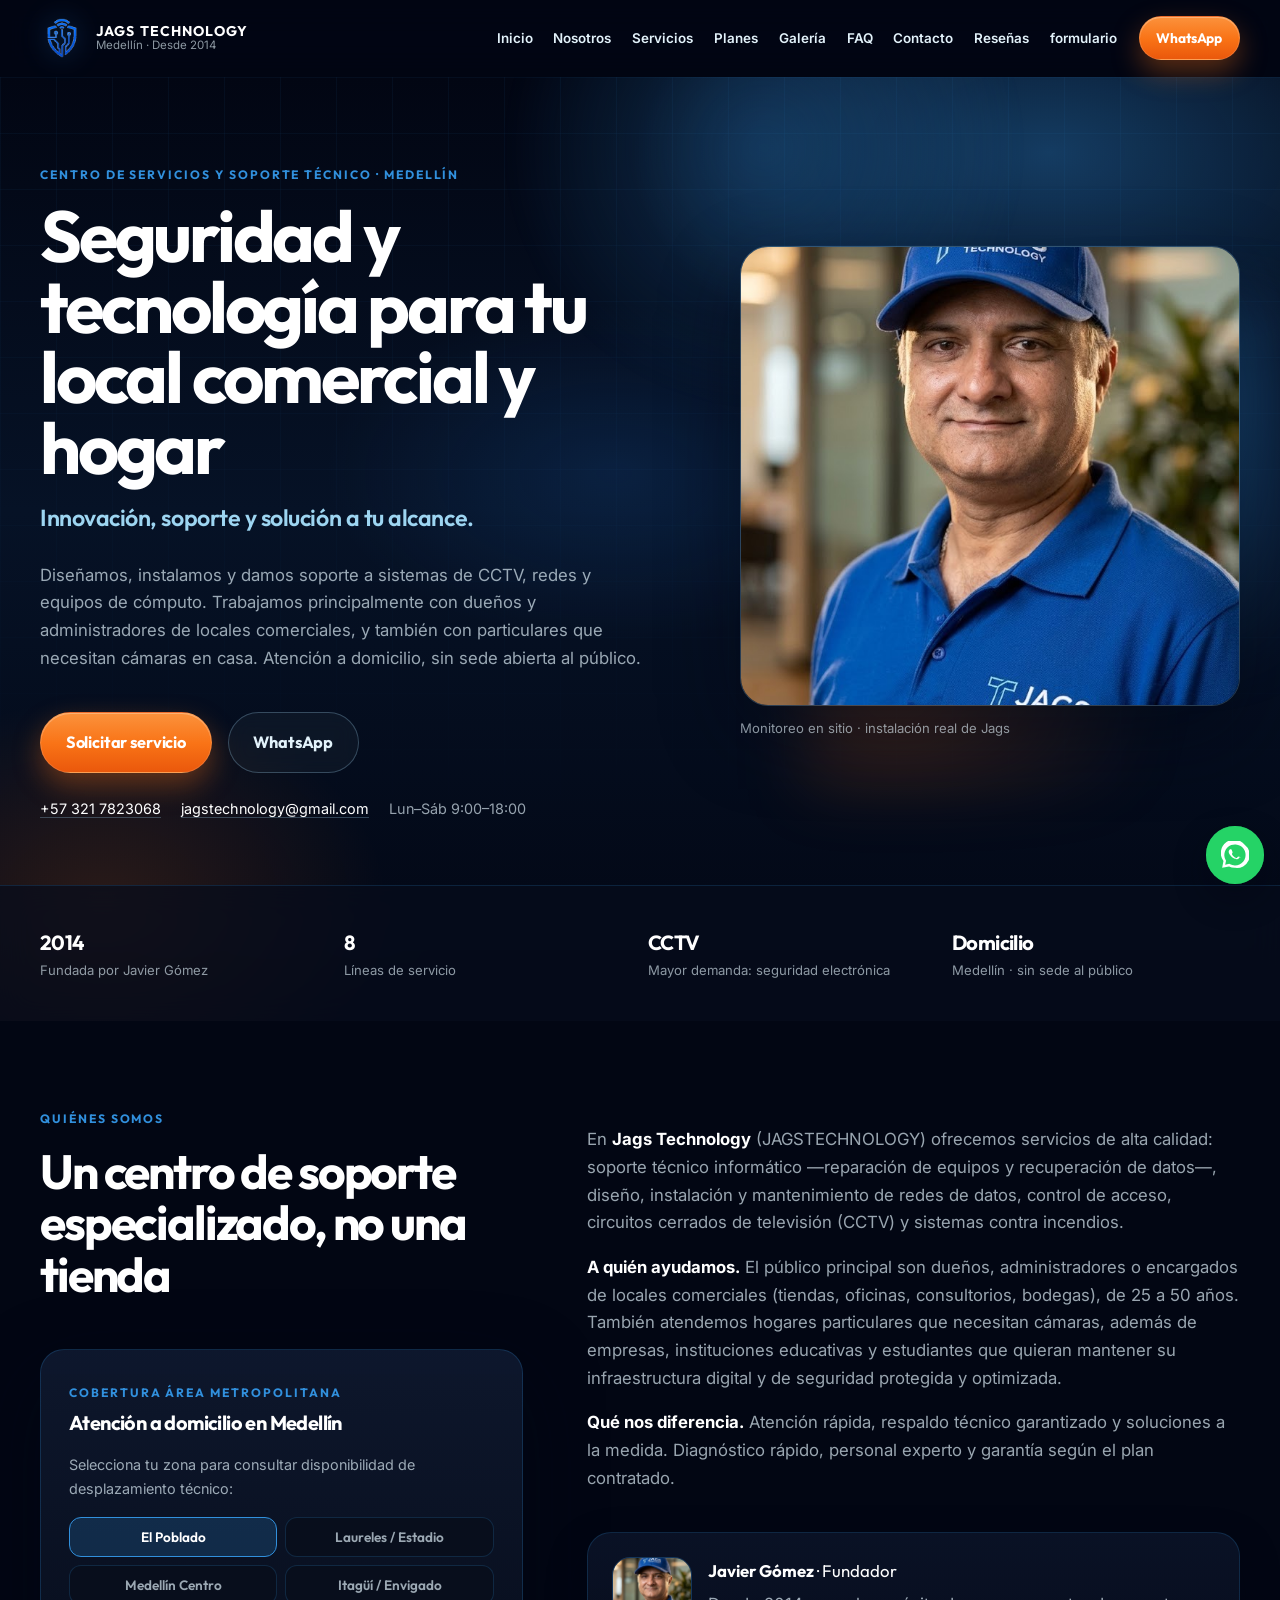
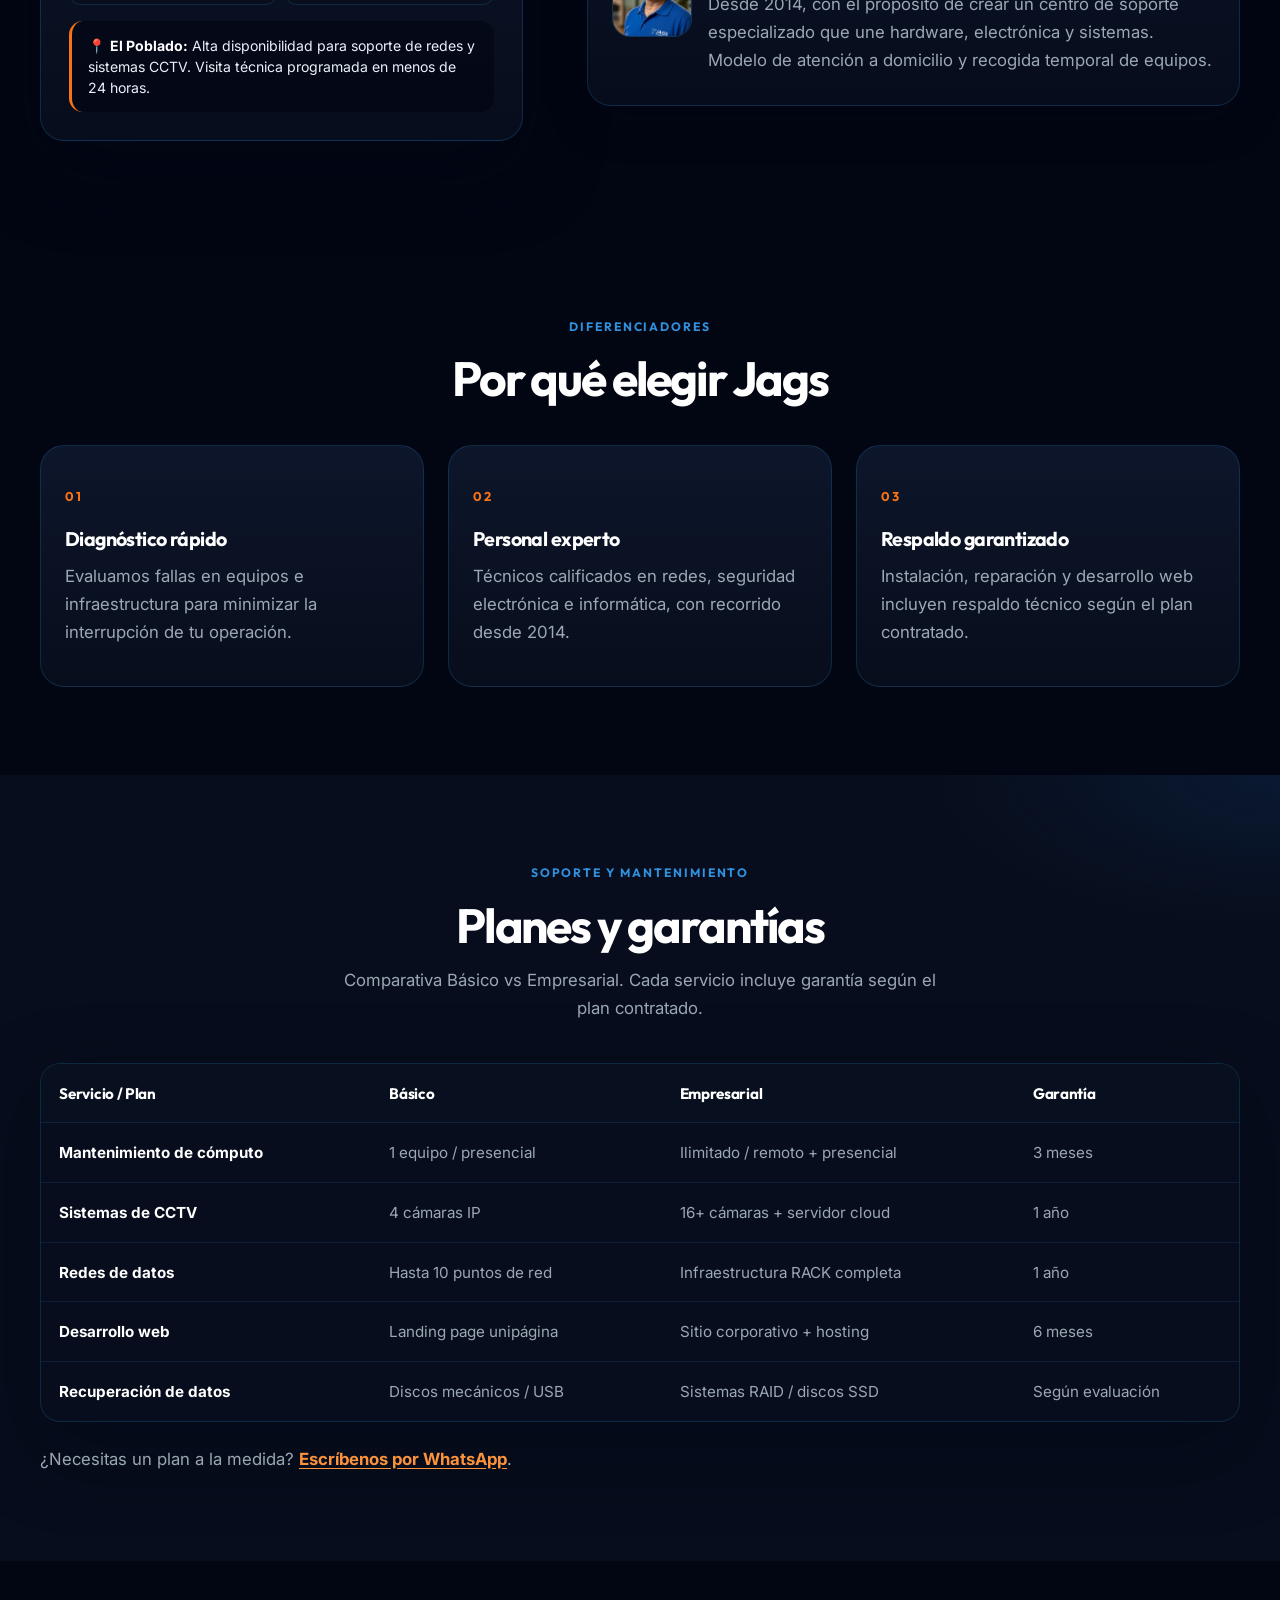
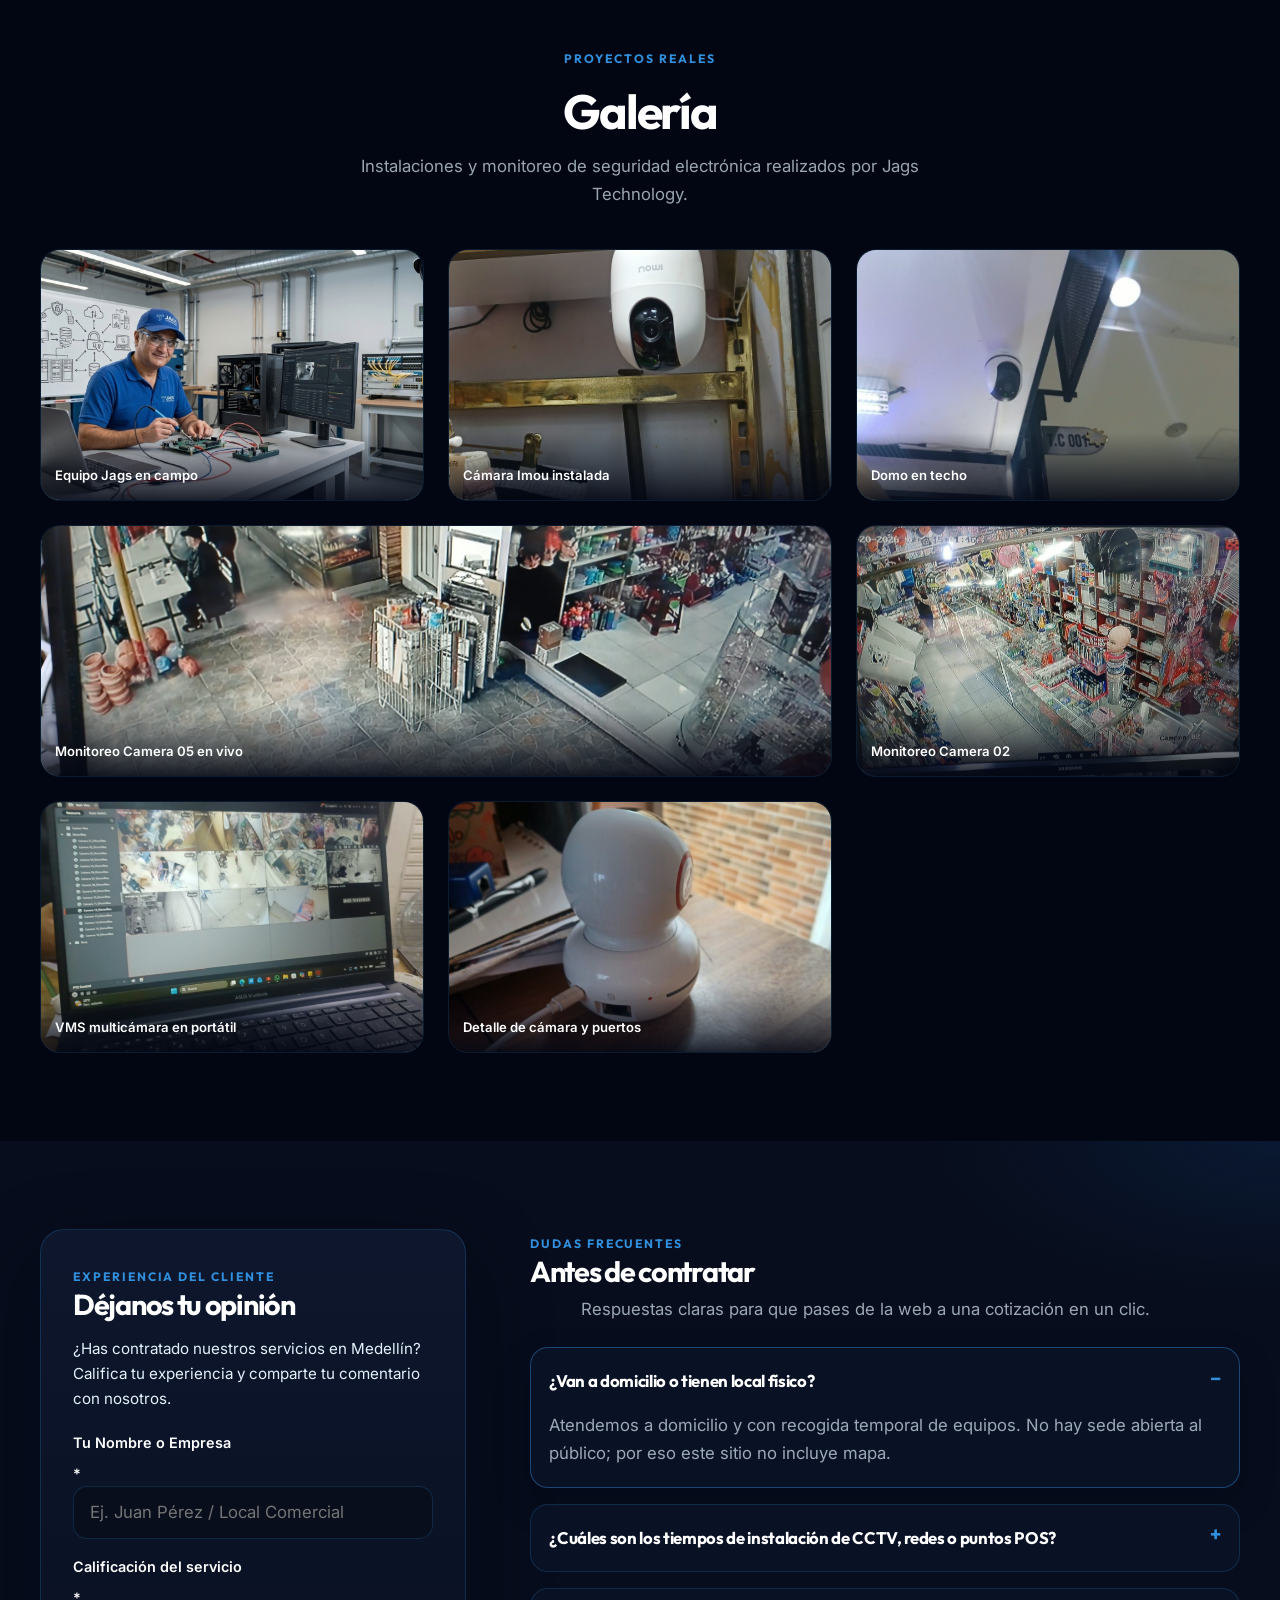
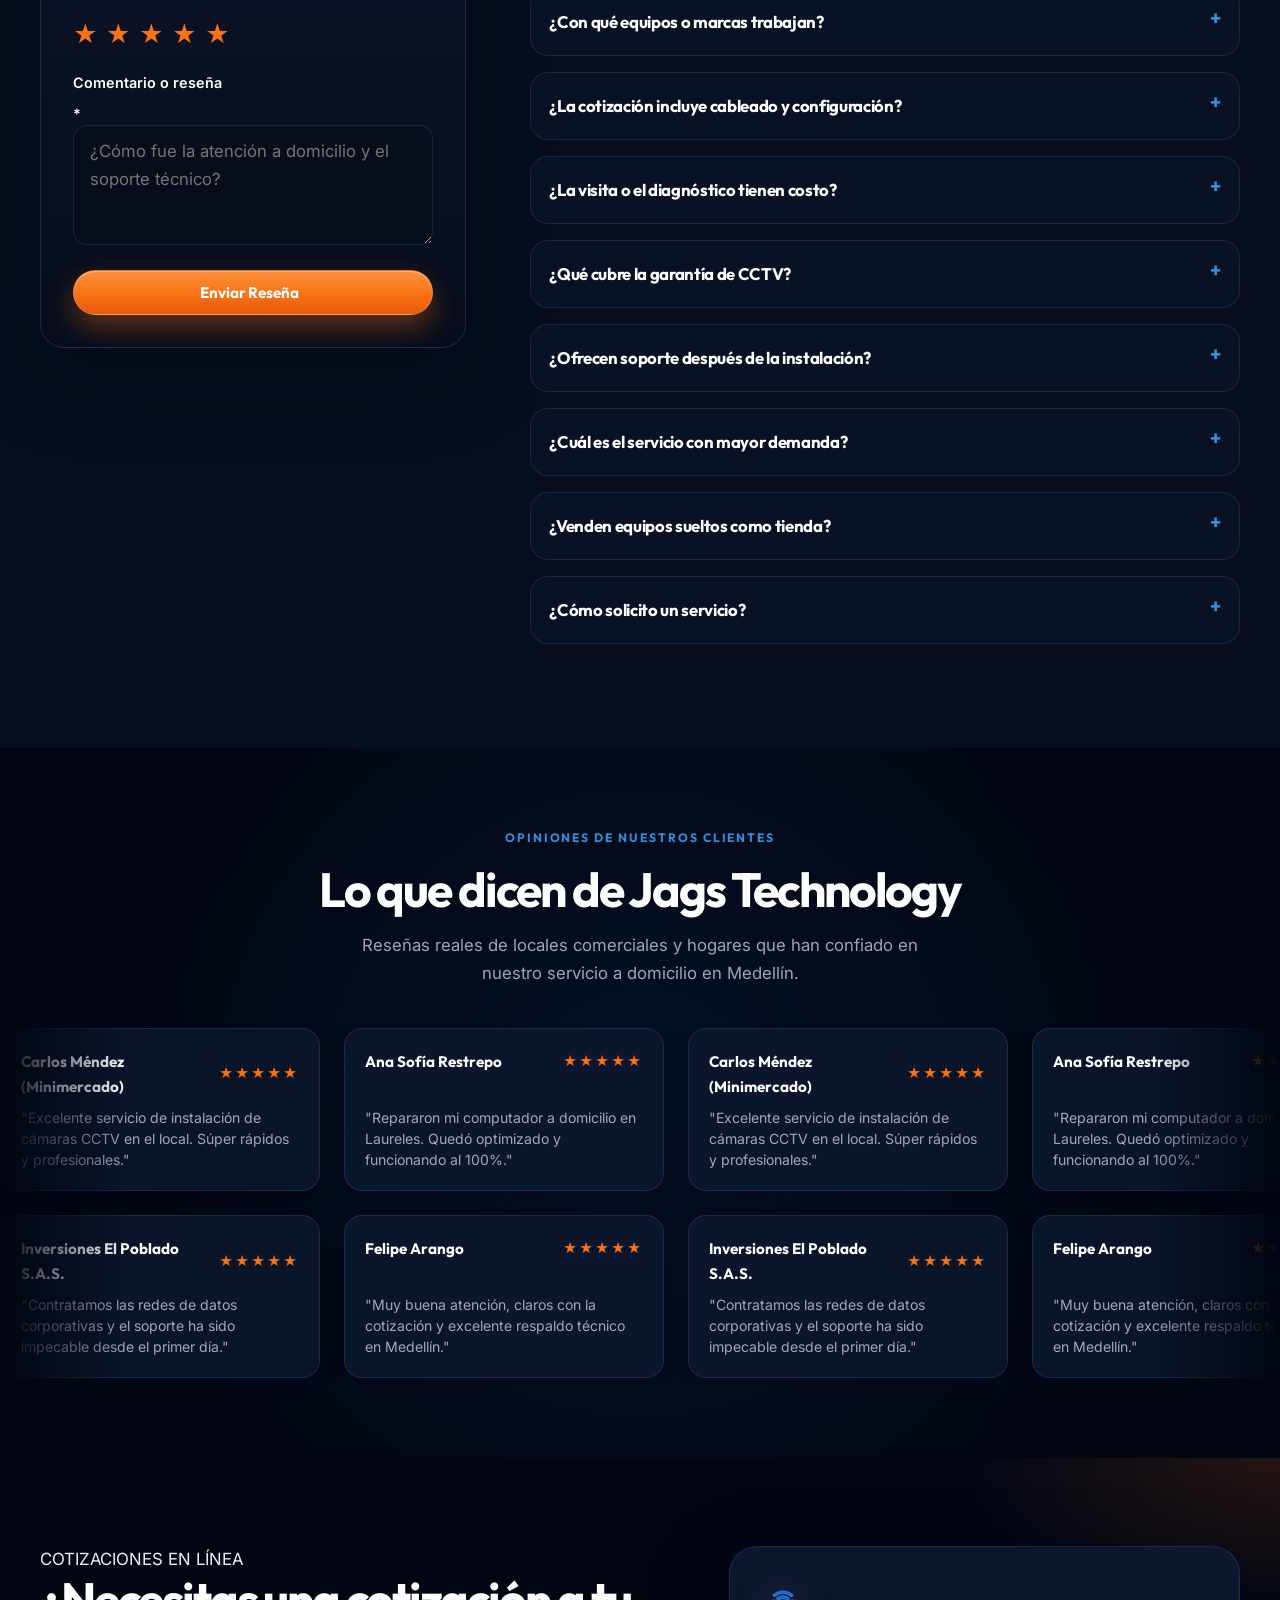
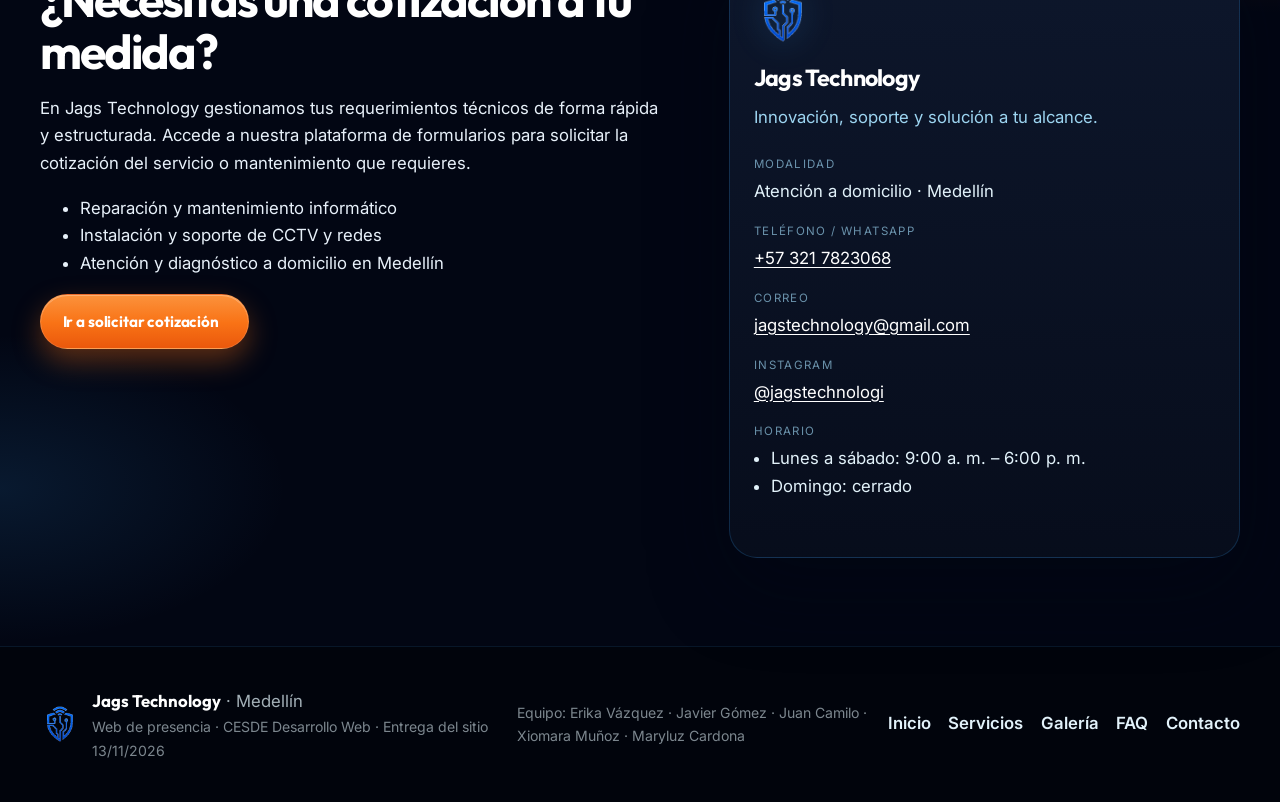
==== commit 88a0fbc6: "actualzacion" ====
--- a/index.html
+++ b/index.html
@@ -38,6 +38,7 @@
           <li><a href="#galeria">Galería</a></li>
           <li><a href="#faq">FAQ</a></li>
           <li><a href="#contacto">Contacto</a></li>
+          <li><a href="#resenas">Reseñas</a></li>
           <li><a href="Formulario.html">formulario</a></li>
         </ul>
       </nav>
@@ -81,10 +82,40 @@
 
     <section id="nosotros" class="section" aria-labelledby="nosotros-title">
       <div class="container about-grid">
-        <header class="section-head left">
-          <p class="eyebrow">Quiénes somos</p>
-          <h2 id="nosotros-title">Un centro de soporte especializado, no una tienda</h2>
-        </header>
+        
+        <!-- COLUMNA IZQUIERDA: TÍTULO + WIDGET INTERACTIVO DE COBERTURA -->
+        <div class="about-left-col" style="display: flex; flex-direction: column; gap: 2rem;">
+          <header class="section-head left" style="margin-bottom: 0;">
+            <p class="eyebrow">Quiénes somos</p>
+            <h2 id="nosotros-title">Un centro de soporte especializado, no una tienda</h2>
+          </header>
+
+          <!-- Tarjeta interactiva de cobertura en Medellín -->
+          <div class="contact-card" style="padding: 28px; border-radius: 24px;">
+            <span class="eyebrow" style="margin-bottom: 0.5rem;">Cobertura Área Metropolitana</span>
+            <h3 style="font-size: 1.25rem; margin-bottom: 0.5rem;">Atención a domicilio en Medellín</h3>
+            <p style="font-size: 0.9rem; color: var(--muted); margin-bottom: 16px;">
+              Selecciona tu zona para consultar disponibilidad de desplazamiento técnico:
+            </p>
+
+            <!-- Botones de zonas -->
+            <div class="zone-buttons" style="display: grid; grid-template-columns: 1fr 1fr; gap: 8px; margin-bottom: 16px;">
+              <button type="button" class="zone-btn active" data-zone="poblado" style="padding: 10px 12px; background: rgba(49, 144, 221, 0.2); border: 1px solid var(--cyan); color: #fff; border-radius: 12px; cursor: pointer; font-family: var(--display); font-size: 0.85rem; font-weight: 600; transition: all 0.2s;">El Poblado</button>
+              <button type="button" class="zone-btn" data-zone="laureles" style="padding: 10px 12px; background: rgba(8, 14, 28, 0.88); border: 1px solid var(--line); color: var(--muted); border-radius: 12px; cursor: pointer; font-family: var(--display); font-size: 0.85rem; font-weight: 600; transition: all 0.2s;">Laureles / Estadio</button>
+              <button type="button" class="zone-btn" data-zone="centro" style="padding: 10px 12px; background: rgba(8, 14, 28, 0.88); border: 1px solid var(--line); color: var(--muted); border-radius: 12px; cursor: pointer; font-family: var(--display); font-size: 0.85rem; font-weight: 600; transition: all 0.2s;">Medellín Centro</button>
+              <button type="button" class="zone-btn" data-zone="sur" style="padding: 10px 12px; background: rgba(8, 14, 28, 0.88); border: 1px solid var(--line); color: var(--muted); border-radius: 12px; cursor: pointer; font-family: var(--display); font-size: 0.85rem; font-weight: 600; transition: all 0.2s;">Itagüí / Envigado</button>
+            </div>
+
+            <!-- Pantalla dinámica de respuesta -->
+            <div id="zone-info" style="padding: 14px 16px; background: rgba(2, 6, 19, 0.65); border-radius: 14px; border-left: 3px solid var(--accent);">
+              <p id="zone-text" style="margin: 0; font-size: 0.88rem; color: var(--text); line-height: 1.5;">
+                📍 <strong style="color: #fff;">El Poblado:</strong> Alta disponibilidad para soporte de redes y sistemas CCTV. Visita técnica programada en menos de 24 horas.
+              </p>
+            </div>
+          </div>
+        </div>
+
+        <!-- COLUMNA DERECHA: INFORMACIÓN CORPORATIVA + FUNDADOR -->
         <div class="about-copy">
           <p>En <strong>Jags Technology</strong> (JAGSTECHNOLOGY) ofrecemos servicios de alta calidad: soporte técnico informático —reparación de equipos y recuperación de datos—, diseño, instalación y mantenimiento de redes de datos, control de acceso, circuitos cerrados de televisión (CCTV) y sistemas contra incendios.</p>
           <p><strong>A quién ayudamos.</strong> El público principal son dueños, administradores o encargados de locales comerciales (tiendas, oficinas, consultorios, bodegas), de 25 a 50 años. También atendemos hogares particulares que necesitan cámaras, además de empresas, instituciones educativas y estudiantes que quieran mantener su infraestructura digital y de seguridad protegida y optimizada.</p>
@@ -97,94 +128,10 @@
             </div>
           </aside>
         </div>
-      </div>
-    </section>
-
-    <section id="servicios" class="section section-dark" aria-labelledby="servicios-title">
-      <div class="container">
-        <header class="section-head">
-          <p class="eyebrow">Catálogo</p>
-          <h2 id="servicios-title">Ocho servicios, un solo equipo</h2>
-          <p class="section-lead">Lo más demandado es seguridad electrónica: CCTV, control de acceso, alarmas y soluciones relacionadas. No operamos como almacén: proveemos los equipos necesarios (cámaras, cerraduras, cableado) para las instalaciones contratadas.</p>
-        </header>
-        <div class="cards">
-          <article class="card card-featured">
-            <div class="card-top">
-              <span class="card-index" aria-hidden="true">01</span>
-              <p class="card-badge">Mayor demanda</p>
-            </div>
-            <h3>Sistemas de CCTV (seguridad electrónica)</h3>
-            <p>Diseño, instalación y mantenimiento de circuitos cerrados de televisión, monitoreo y seguridad electrónica integral.</p>
-            <p class="price muted">Precio por cotizar · Garantía según plan (hasta 1 año)</p>
-            <a class="btn btn-sm btn-accent" href="https://wa.me/573217823068?text=Hola%2C%20vi%20la%20web%20de%20Jags%20y%20quiero%20cotizar%20CCTV%20%2F%20seguridad%20electr%C3%B3nica" target="_blank" rel="noopener noreferrer">Solicitar servicio</a>
-          </article>
-          <article class="card">
-            <div class="card-top">
-              <span class="card-index" aria-hidden="true">02</span>
-            </div>
-            <h3>Reparación y mantenimiento de computadores</h3>
-            <p>Mantenimiento preventivo y correctivo, diagnóstico de hardware y optimización de software.</p>
-            <p class="price">Desde <strong>$80.000 COP</strong> · Garantía según plan</p>
-            <a class="btn btn-sm btn-accent" href="https://wa.me/573217823068?text=Hola%2C%20vi%20la%20web%20de%20Jags%20y%20quiero%20cotizar%20reparaci%C3%B3n%20de%20computadores" target="_blank" rel="noopener noreferrer">Solicitar servicio</a>
-          </article>
-          <article class="card">
-            <div class="card-top">
-              <span class="card-index" aria-hidden="true">03</span>
-            </div>
-            <h3>Redes de datos</h3>
-            <p>Instalación de redes de datos, cableado estructurado, Wi-Fi, routers, switches y puntos POS.</p>
-            <p class="price muted">Precio por cotizar · Garantía según plan</p>
-            <a class="btn btn-sm btn-ghost" href="https://wa.me/573217823068?text=Hola%2C%20vi%20la%20web%20de%20Jags%20y%20quiero%20cotizar%20redes%20de%20datos" target="_blank" rel="noopener noreferrer">Solicitar servicio</a>
-          </article>
-          <article class="card">
-            <div class="card-top">
-              <span class="card-index" aria-hidden="true">04</span>
-            </div>
-            <h3>Control de acceso</h3>
-            <p>Controles biométricos, cerraduras electrónicas y registro de personal para empresas y unidades.</p>
-            <p class="price muted">Precio por cotizar · Garantía según plan</p>
-            <a class="btn btn-sm btn-ghost" href="https://wa.me/573217823068?text=Hola%2C%20vi%20la%20web%20de%20Jags%20y%20quiero%20cotizar%20control%20de%20acceso" target="_blank" rel="noopener noreferrer">Solicitar servicio</a>
-          </article>
-          <article class="card">
-            <div class="card-top">
-              <span class="card-index" aria-hidden="true">05</span>
-            </div>
-            <h3>Sistemas contra incendios</h3>
-            <p>Diseño e instalación de detectores de humo, alarmas y sistemas de prevención de riesgos.</p>
-            <p class="price muted">Precio por cotizar · Garantía según plan</p>
-            <a class="btn btn-sm btn-ghost" href="https://wa.me/573217823068?text=Hola%2C%20vi%20la%20web%20de%20Jags%20y%20quiero%20cotizar%20sistemas%20contra%20incendios" target="_blank" rel="noopener noreferrer">Solicitar servicio</a>
-          </article>
-          <article class="card">
-            <div class="card-top">
-              <span class="card-index" aria-hidden="true">06</span>
-            </div>
-            <h3>Desarrollo web</h3>
-            <p>Sitios y páginas web a la medida para potenciar la presencia digital de tu negocio.</p>
-            <p class="price">Desde <strong>$600.000 COP</strong> · Garantía según plan</p>
-            <a class="btn btn-sm btn-accent" href="https://wa.me/573217823068?text=Hola%2C%20vi%20la%20web%20de%20Jags%20y%20quiero%20cotizar%20desarrollo%20web" target="_blank" rel="noopener noreferrer">Solicitar servicio</a>
-          </article>
-          <article class="card">
-            <div class="card-top">
-              <span class="card-index" aria-hidden="true">07</span>
-            </div>
-            <h3>Recuperación de datos</h3>
-            <p>Recuperación en discos mecánicos, USB, SSD y arreglos RAID, según evaluación técnica.</p>
-            <p class="price muted">Según evaluación · Garantía según caso</p>
-            <a class="btn btn-sm btn-ghost" href="https://wa.me/573217823068?text=Hola%2C%20vi%20la%20web%20de%20Jags%20y%20quiero%20cotizar%20recuperaci%C3%B3n%20de%20datos" target="_blank" rel="noopener noreferrer">Solicitar servicio</a>
-          </article>
-          <article class="card">
-            <div class="card-top">
-              <span class="card-index" aria-hidden="true">08</span>
-            </div>
-            <h3>Mantenimiento preventivo y soporte en sitio o remoto</h3>
-            <p>Soporte especializado para infraestructura tecnológica: visitas en sitio o asistencia remota, e instalación de software.</p>
-            <p class="price muted">Precio por cotizar · Garantía según plan</p>
-            <a class="btn btn-sm btn-ghost" href="https://wa.me/573217823068?text=Hola%2C%20vi%20la%20web%20de%20Jags%20y%20quiero%20cotizar%20mantenimiento%20preventivo%20y%20soporte" target="_blank" rel="noopener noreferrer">Solicitar servicio</a>
-          </article>
-        </div>
-      </div>
-    </section>
-
+
+      </div>
+    </section>
+    
     <section id="por-que" class="section" aria-labelledby="porque-title">
       <div class="container">
         <header class="section-head">
@@ -329,55 +276,126 @@
       </figure>
     </div>
 
+    <!-- SECCIÓN DE PREGUNTAS FRECUENTES + FORMULARIO DE RESEÑAS -->
     <section id="faq" class="section section-alt" aria-labelledby="faq-title">
       <div class="container faq-layout">
-        <header class="section-head left">
-          <p class="eyebrow">Dudas frecuentes</p>
-          <h2 id="faq-title">Antes de contratar</h2>
-          <p class="section-lead">Respuestas claras para que pases de la web a una cotización en un clic.</p>
-        </header>
-        <div class="faq-list">
-          <details class="faq-item" open>
-            <summary>¿Van a domicilio o tienen local físico?</summary>
-            <p>Atendemos a domicilio y con recogida temporal de equipos. No hay sede abierta al público; por eso este sitio no incluye mapa.</p>
-          </details>
-          <details class="faq-item">
-            <summary>¿Cuáles son los tiempos de instalación de CCTV, redes o puntos POS?</summary>
-            <p>Dependen del alcance (número de cámaras o puntos, cableado existente y acceso al sitio). En la cotización te indicamos el tiempo estimado para tu caso. Escríbenos por WhatsApp para agendar la visita.</p>
-          </details>
-          <details class="faq-item">
-            <summary>¿Con qué equipos o marcas trabajan?</summary>
-            <p>No operamos como tienda de marcas fijas. Proveemos los equipos necesarios para la instalación contratada (cámaras, cerraduras, cableado y afines) y te proponemos lo adecuado en la cotización, según el proyecto.</p>
-          </details>
-          <details class="faq-item">
-            <summary>¿La cotización incluye cableado y configuración?</summary>
-            <p>La cotización detalla lo que entra en el trabajo: equipos, cableado e instalación o configuración cuando apliquen al servicio contratado. Lo dejamos explícito antes de iniciar.</p>
-          </details>
-          <details class="faq-item">
-            <summary>¿La visita o el diagnóstico tienen costo?</summary>
-            <p>Varía según el servicio y el desplazamiento. Te confirmamos el valor al solicitar la visita por WhatsApp, antes de ir.</p>
-          </details>
-          <details class="faq-item">
-            <summary>¿Qué cubre la garantía de CCTV?</summary>
-            <p>Los sistemas de CCTV incluyen 1 año de garantía según el plan (Básico: 4 cámaras IP; Empresarial: 16 o más cámaras y servidor cloud). Cubre el respaldo técnico del trabajo instalado de acuerdo con ese plan.</p>
-          </details>
-          <details class="faq-item">
-            <summary>¿Ofrecen soporte después de la instalación?</summary>
-            <p>Sí. El respaldo técnico está incluido según el plan. También puedes contratar mantenimiento preventivo y soporte especializado en sitio o remoto para mantener la operación estable.</p>
-          </details>
-          <details class="faq-item">
-            <summary>¿Cuál es el servicio con mayor demanda?</summary>
-            <p>Seguridad electrónica: CCTV, control de acceso, alarmas y soluciones relacionadas.</p>
-          </details>
-          <details class="faq-item">
-            <summary>¿Venden equipos sueltos como tienda?</summary>
-            <p>No. No somos almacén de venta masiva. Proveemos cámaras, cerraduras, cableado y demás insumos necesarios para ejecutar las instalaciones contratadas.</p>
-          </details>
-          <details class="faq-item">
-            <summary>¿Cómo solicito un servicio?</summary>
-            <p>Usa el formulario de esta página o escríbenos al WhatsApp +57 321 7823068. También puedes escribir a jagstechnology@gmail.com o a Instagram @jagstechnologi. Horario: lunes a sábado, 9:00 a. m. – 6:00 p. m.</p>
-          </details>
-        </div>
+        
+        <!-- COLUMNA IZQUIERDA: FORMULARIO INTERACTIVO DE RESEÑAS Y CALIFICACIÓN -->
+        <div class="contact-card" style="padding: 32px; border-radius: 24px;">
+          <span class="eyebrow">EXPERIENCIA DEL CLIENTE</span>
+          <h2 id="faq-title" style="font-size: 1.8rem; margin-bottom: 0.5rem;">Déjanos tu opinión</h2>
+          <p class="section-desc" style="font-size: 0.95rem; margin-bottom: 20px;">
+            ¿Has contratado nuestros servicios en Medellín? Califica tu experiencia y comparte tu comentario con nosotros.
+          </p>
+
+          <!-- Formulario interactivo -->
+          <form id="form-reseña" class="solicitud-form">
+            <div class="form-group mb-3">
+              <label for="nombre_resena" style="font-size: 0.9rem;">Tu Nombre o Empresa <span class="req-star">*</span></label>
+              <input id="nombre_resena" type="text" class="form-control" placeholder="Ej. Juan Pérez / Local Comercial" required maxlength="50" style="padding: 0.75rem 1rem;">
+            </div>
+
+            <div class="form-group mb-3">
+              <label style="font-size: 0.9rem;">Calificación del servicio <span class="req-star">*</span></label>
+              <!-- Sistema de estrellas interactivo -->
+              <div class="rating-stars" style="display: flex; gap: 8px; font-size: 1.5rem; cursor: pointer; color: #cbd5e1; margin-top: 5px;">
+                <span class="star" data-value="1">★</span>
+                <span class="star" data-value="2">★</span>
+                <span class="star" data-value="3">★</span>
+                <span class="star" data-value="4">★</span>
+                <span class="star" data-value="5">★</span>
+              </div>
+              <input type="hidden" id="puntuacion_estrellas" value="5" required>
+            </div>
+
+            <div class="form-group mb-4">
+              <label for="comentario_resena" style="font-size: 0.9rem;">Comentario o reseña <span class="req-star">*</span></label>
+              <textarea id="comentario_resena" rows="3" class="form-control" placeholder="¿Cómo fue la atención a domicilio y el soporte técnico?" required maxlength="250" style="padding: 0.75rem 1rem;"></textarea>
+            </div>
+
+            <button type="submit" class="btn btn-accent btn-full" style="width: 100%; padding: 12px;">
+              Enviar Reseña <i class="fa-solid fa-paper-plane ml-2"></i>
+            </button>
+          </form>
+
+          <!-- Mensaje de éxito con botón para volver a opinar (inicialmente oculto con display: none) -->
+          <div id="mensaje-exito" style="display: none; margin-top: 20px; padding: 25px; background: rgba(37, 211, 102, 0.12); border: 1px solid rgba(37, 211, 102, 0.3); border-radius: 16px; text-align: center;">
+            <div style="font-size: 2.5rem; margin-bottom: 10px;">🎉</div>
+            <h3 style="color: #fff; font-size: 1.2rem; margin-bottom: 8px;">¡Muchas gracias por tu reseña!</h3>
+            <p style="color: #94a3b8; font-size: 0.9rem; margin-bottom: 20px;">Tu opinión ya se encuentra publicada en el carrusel inferior.</p>
+            <button type="button" id="btn-otra-resena" class="btn btn-ghost" style="width: 100%; padding: 10px; border-color: #25d366; color: #25d366;">
+              ¿Quieres dejar otra reseña?
+            </button>
+          </div>
+        </div>
+
+        <!-- COLUMNA DERECHA: PREGUNTAS FRECUENTES -->
+        <div class="faq-right-column">
+          <div style="margin-bottom: 24px;">
+            <span class="eyebrow">DUDAS FRECUENTES</span>
+            <h2 style="font-size: 1.8rem; margin-bottom: 0.5rem;">Antes de contratar</h2>
+            <p class="section-lead" style="margin-bottom: 0;">Respuestas claras para que pases de la web a una cotización en un clic.</p>
+          </div>
+
+          <div class="faq-list">
+            <details class="faq-item" open>
+              <summary>¿Van a domicilio o tienen local físico?</summary>
+              <p>Atendemos a domicilio y con recogida temporal de equipos. No hay sede abierta al público; por eso este sitio no incluye mapa.</p>
+            </details>
+            <details class="faq-item">
+              <summary>¿Cuáles son los tiempos de instalación de CCTV, redes o puntos POS?</summary>
+              <p>Dependen del alcance (número de cámaras o puntos, cableado existente y acceso al sitio). En la cotización te indicamos el tiempo estimado para tu caso. Escríbenos por WhatsApp para agendar la visita.</p>
+            </details>
+            <details class="faq-item">
+              <summary>¿Con qué equipos o marcas trabajan?</summary>
+              <p>No operamos como tienda de marcas fijas. Proveemos los equipos necesarios para la instalación contratada (cámaras, cerraduras, cableado y afines) y te proponemos lo adecuado en la cotización, según el proyecto.</p>
+            </details>
+            <details class="faq-item">
+              <summary>¿La cotización incluye cableado y configuración?</summary>
+              <p>La cotización detalla lo que entra en el trabajo: equipos, cableado e instalación o configuración cuando apliquen al servicio contratado. Lo dejamos explícito antes de iniciar.</p>
+            </details>
+            <details class="faq-item">
+              <summary>¿La visita o el diagnóstico tienen costo?</summary>
+              <p>Varía según el servicio y el desplazamiento. Te confirmamos el valor al solicitar la visita por WhatsApp, antes de ir.</p>
+            </details>
+            <details class="faq-item">
+              <summary>¿Qué cubre la garantía de CCTV?</summary>
+              <p>Los sistemas de CCTV incluyen 1 año de garantía según el plan (Básico: 4 cámaras IP; Empresarial: 16 o más cámaras y servidor cloud). Cubre el respaldo técnico del trabajo instalado de acuerdo con ese plan.</p>
+            </details>
+            <details class="faq-item">
+              <summary>¿Ofrecen soporte después de la instalación?</summary>
+              <p>Sí. El respaldo técnico está incluido según el plan. También puedes contratar mantenimiento preventivo y soporte especializado en sitio o remoto para mantener la operación estable.</p>
+            </details>
+            <details class="faq-item">
+              <summary>¿Cuál es el servicio con mayor demanda?</summary>
+              <p>Seguridad electrónica: CCTV, control de acceso, alarmas y soluciones relacionadas.</p>
+            </details>
+            <details class="faq-item">
+              <summary>¿Venden equipos sueltos como tienda?</summary>
+              <p>No. No somos almacén de venta masiva. Proveemos cámaras, cerraduras, cableado y demás insumos necesarios para ejecutar las instalaciones contratadas.</p>
+            </details>
+            <details class="faq-item">
+              <summary>¿Cómo solicito un servicio?</summary>
+              <p>Usa el formulario de esta página o escríbenos al WhatsApp +57 321 7823068. También puedes escribir a jagstechnology@gmail.com o a Instagram @jagstechnology. Horario: lunes a sábado, 9:00 a. m. – 6:00 p. m.</p>
+            </details>
+          </div>
+        </div>
+
+      </div>
+    </section>
+
+    <!-- NUEVA SECCIÓN DEBAJO DE TODO EL ANCHO: CARRUSEL EN VIVO DE RESEÑAS -->
+    <section id="resenas" class="section section-dark testimonials-marquee-section" aria-labelledby="testimoniales-title">
+      <div class="container section-head">
+        <p class="eyebrow">OPINIONES DE NUESTROS CLIENTES</p>
+        <h2 id="testimoniales-title">Lo que dicen de Jags Technology</h2>
+        <p class="section-lead">Reseñas reales de locales comerciales y hogares que han confiado en nuestro servicio a domicilio en Medellín.</p>
+      </div>
+
+      <!-- Carrusel automático de 2 líneas donde caerán las nuevas reseñas -->
+      <div class="marquee-container">
+        <div class="marquee-track marquee-left" id="marquee-line-1"></div>
+        <div class="marquee-track marquee-right" id="marquee-line-2"></div>
       </div>
     </section>
 
@@ -401,7 +419,7 @@
         </ul>
 
         <!-- Botón directo a la página de formularios -->
-        <a href="formularios.html#solicitud" class="btn btn-accent btn-full text-center">
+        <a href="Formulario.html" class="btn btn-accent btn-full text-center">
           Ir a solicitar cotización <i class="fa-solid fa-arrow-right ml-2"></i>
         </a>
       </div>
--- a/assets/css/styles.css
+++ b/assets/css/styles.css
@@ -1298,3 +1298,90 @@
     transform: none;
   }
 }
+/* ==========================================================
+   CARRUSEL INFINITO DE RESEÑAS (MARQUESINA DOBLE LÍNEA)
+   ========================================================== */
+.testimonials-marquee-section {
+  overflow: hidden;
+  position: relative;
+  padding: 5rem 0;
+  background: radial-gradient(circle at 50% 50%, rgba(25, 87, 161, 0.12), transparent 70%), var(--ink);
+}
+
+.marquee-container {
+  display: flex;
+  flex-direction: column;
+  gap: 1.5rem;
+  width: 100%;
+  overflow: hidden;
+  position: relative;
+  mask-image: linear-gradient(90deg, transparent, #000 10%, #000 90%, transparent);
+  -webkit-mask-image: linear-gradient(90deg, transparent, #000 10%, #000 90%, transparent);
+}
+
+.marquee-track {
+  display: flex;
+  gap: 1.5rem;
+  width: max-content;
+}
+
+/* Animación de desplazamiento continuo */
+.marquee-left {
+  animation: scrollLeft 35s linear infinite;
+}
+
+.marquee-right {
+  animation: scrollRight 35s linear infinite;
+}
+
+@keyframes scrollLeft {
+  0% { transform: translateX(0); }
+  100% { transform: translateX(-50%); }
+}
+
+@keyframes scrollRight {
+  0% { transform: translateX(-50%); }
+  100% { transform: translateX(0); }
+}
+
+/* Tarjeta individual de reseña en el carrusel */
+.testimonial-card-item {
+  width: 320px;
+  background: rgba(14, 24, 46, 0.85);
+  border: 1px solid rgba(49, 144, 221, 0.2);
+  border-radius: 18px;
+  padding: 1.25rem;
+  display: flex;
+  flex-direction: column;
+  justify-content: space-between;
+  box-shadow: 0 10px 30px rgba(2, 6, 19, 0.3);
+  flex-shrink: 0;
+}
+
+.testimonial-card-item .t-header {
+  display: flex;
+  justify-content: space-between;
+  align-items: center;
+  margin-bottom: 0.5rem;
+}
+
+.testimonial-card-item .t-author {
+  font-family: var(--display);
+  font-weight: 700;
+  color: #fff;
+  font-size: 0.95rem;
+  margin: 0;
+}
+
+.testimonial-card-item .t-stars {
+  color: #f97316;
+  font-size: 0.85rem;
+  letter-spacing: 2px;
+}
+
+.testimonial-card-item .t-text {
+  color: var(--muted);
+  font-size: 0.88rem;
+  margin: 0;
+  line-height: 1.5;
+}
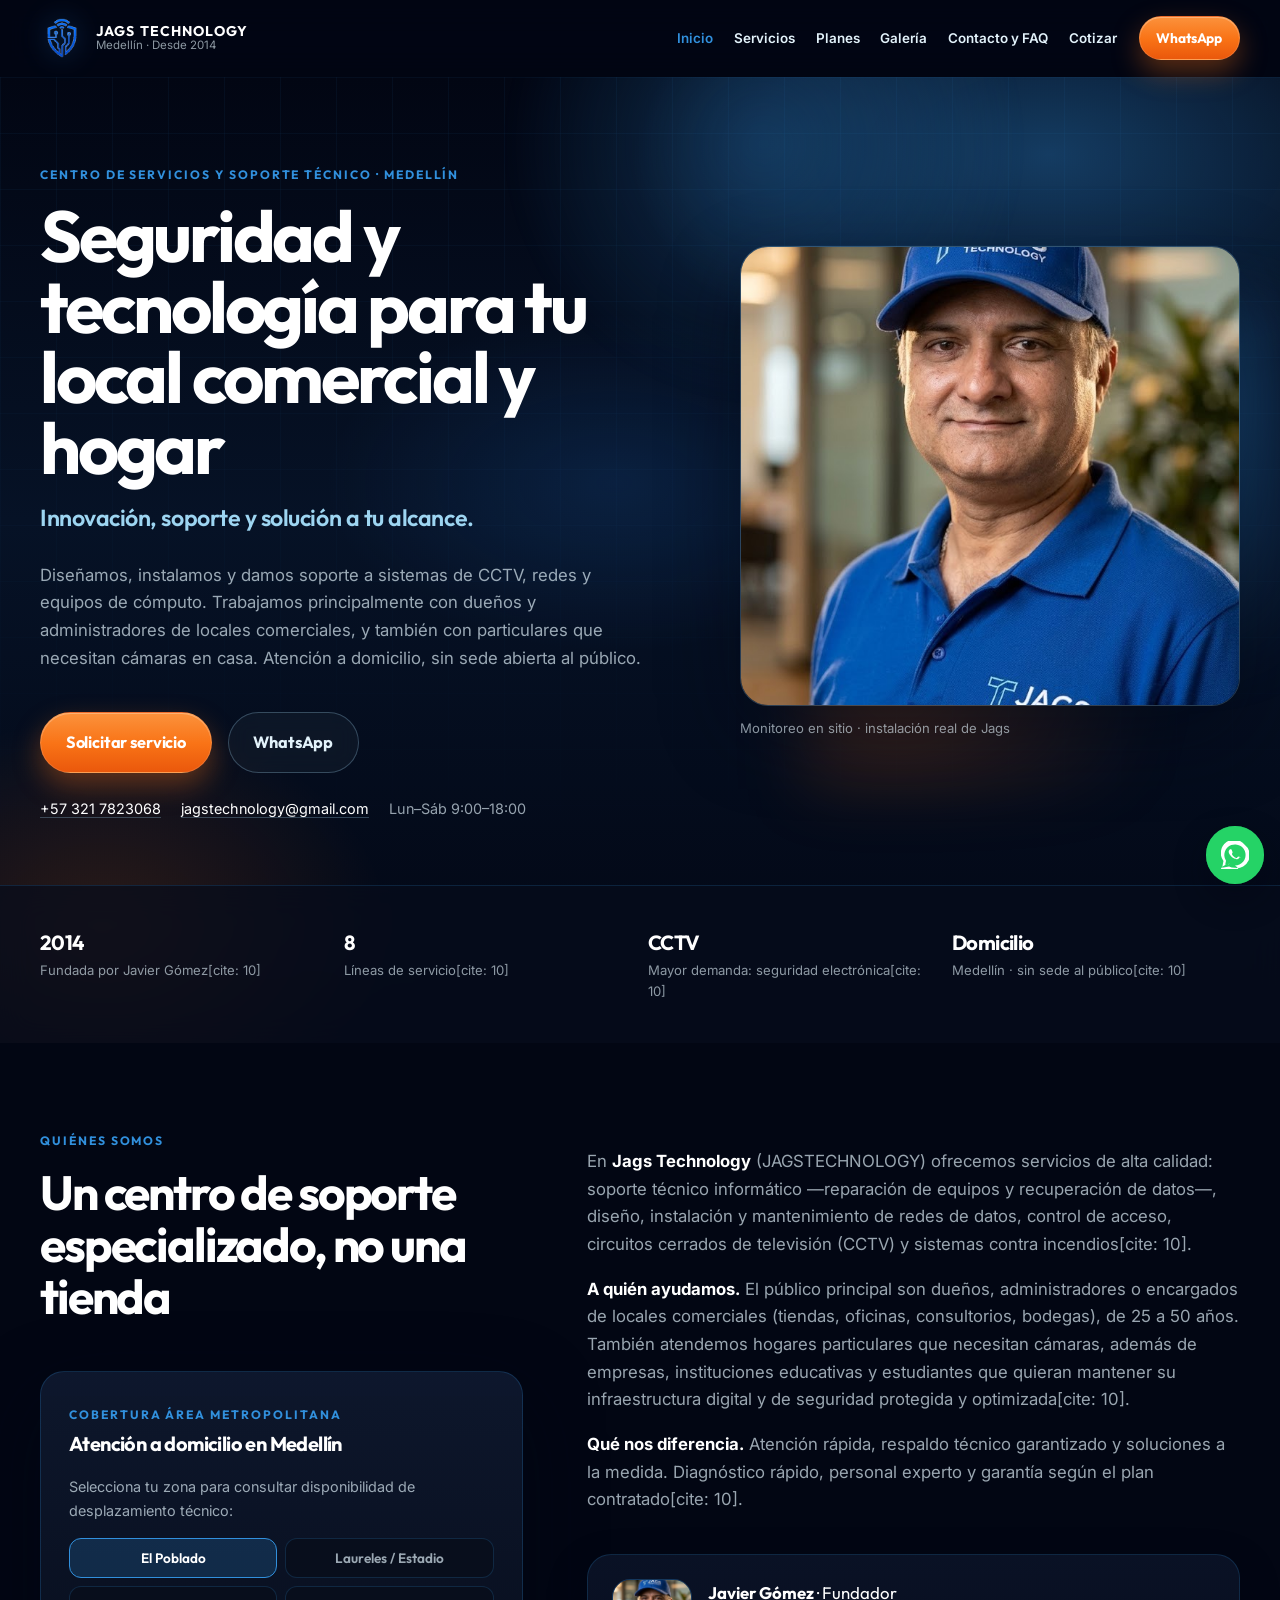
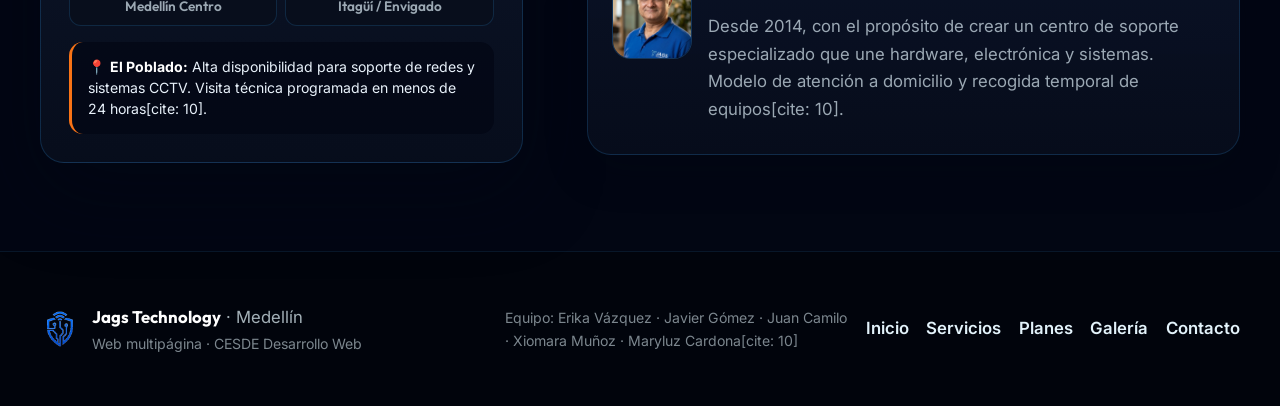
==== commit b1a3417c: "Multipagina" ====
--- a/index.html
+++ b/index.html
@@ -4,8 +4,8 @@
   <meta charset="UTF-8">
   <meta name="viewport" content="width=device-width, initial-scale=1">
   <meta name="theme-color" content="#020613">
-  <meta name="description" content="Jags Technology — Seguridad electrónica, CCTV y soporte técnico en Medellín. Atención a domicilio para locales comerciales y hogares. Solicita tu servicio por WhatsApp.">
-  <title>Jags Technology — Innovación, soporte y solución a tu alcance</title>
+  <meta name="description" content="Jags Technology — Seguridad electrónica, CCTV y soporte técnico en Medellín. Atención a domicilio para locales comerciales y hogares.">
+  <title>Inicio | Jags Technology</title>
   <link rel="preconnect" href="https://fonts.googleapis.com">
   <link rel="preconnect" href="https://fonts.gstatic.com" crossorigin>
   <link href="https://fonts.googleapis.com/css2?family=Inter:wght@400;500;600;700&family=Outfit:wght@500;600;700;800&display=swap" rel="stylesheet">
@@ -17,7 +17,7 @@
 
   <header class="site-header" role="banner">
     <div class="container header-inner">
-      <a class="brand" href="#inicio" aria-label="Jags Technology — Inicio">
+      <a class="brand" href="index.html" aria-label="Jags Technology — Inicio">
         <img class="brand-logo" src="assets/img/logo-escudo.png" width="44" height="44" alt="">
         <span class="brand-text">
           <strong>JAGS TECHNOLOGY</strong>
@@ -31,15 +31,12 @@
       </button>
       <nav id="nav-principal" class="nav-principal" aria-label="Principal">
         <ul>
-          <li><a href="#inicio">Inicio</a></li>
-          <li><a href="#nosotros">Nosotros</a></li>
-          <li><a href="#servicios">Servicios</a></li>
-          <li><a href="#planes">Planes</a></li>
-          <li><a href="#galeria">Galería</a></li>
-          <li><a href="#faq">FAQ</a></li>
-          <li><a href="#contacto">Contacto</a></li>
-          <li><a href="#resenas">Reseñas</a></li>
-          <li><a href="Formulario.html">formulario</a></li>
+          <li><a href="index.html" style="color: var(--cyan);">Inicio</a></li>
+          <li><a href="servicios.html">Servicios</a></li>
+          <li><a href="planes.html">Planes</a></li>
+          <li><a href="galeria.html">Galería</a></li>
+          <li><a href="contacto.html">Contacto y FAQ</a></li>
+          <li><a href="Formulario.html">Cotizar</a></li>
         </ul>
       </nav>
       <a class="btn btn-accent btn-header" href="https://wa.me/573217823068?text=Hola%2C%20vi%20la%20web%20de%20Jags%20y%20quiero%20cotizar" target="_blank" rel="noopener noreferrer">WhatsApp</a>
@@ -72,391 +69,54 @@
       </div>
       <div class="hero-stats">
         <div class="container stats-row">
-          <p><strong>2014</strong><span>Fundada por Javier Gómez</span></p>
-          <p><strong>8</strong><span>Líneas de servicio</span></p>
-          <p><strong>CCTV</strong><span>Mayor demanda: seguridad electrónica</span></p>
-          <p><strong>Domicilio</strong><span>Medellín · sin sede al público</span></p>
+          <p><strong>2014</strong><span>Fundada por Javier Gómez[cite: 10]</span></p>
+          <p><strong>8</strong><span>Líneas de servicio[cite: 10]</span></p>
+          <p><strong>CCTV</strong><span>Mayor demanda: seguridad electrónica[cite: 10]</span></p>
+          <p><strong>Domicilio</strong><span>Medellín · sin sede al público[cite: 10]</span></p>
         </div>
       </div>
     </section>
 
     <section id="nosotros" class="section" aria-labelledby="nosotros-title">
       <div class="container about-grid">
-        
-        <!-- COLUMNA IZQUIERDA: TÍTULO + WIDGET INTERACTIVO DE COBERTURA -->
         <div class="about-left-col" style="display: flex; flex-direction: column; gap: 2rem;">
           <header class="section-head left" style="margin-bottom: 0;">
             <p class="eyebrow">Quiénes somos</p>
             <h2 id="nosotros-title">Un centro de soporte especializado, no una tienda</h2>
           </header>
 
-          <!-- Tarjeta interactiva de cobertura en Medellín -->
           <div class="contact-card" style="padding: 28px; border-radius: 24px;">
             <span class="eyebrow" style="margin-bottom: 0.5rem;">Cobertura Área Metropolitana</span>
             <h3 style="font-size: 1.25rem; margin-bottom: 0.5rem;">Atención a domicilio en Medellín</h3>
             <p style="font-size: 0.9rem; color: var(--muted); margin-bottom: 16px;">
               Selecciona tu zona para consultar disponibilidad de desplazamiento técnico:
             </p>
-
-            <!-- Botones de zonas -->
             <div class="zone-buttons" style="display: grid; grid-template-columns: 1fr 1fr; gap: 8px; margin-bottom: 16px;">
-              <button type="button" class="zone-btn active" data-zone="poblado" style="padding: 10px 12px; background: rgba(49, 144, 221, 0.2); border: 1px solid var(--cyan); color: #fff; border-radius: 12px; cursor: pointer; font-family: var(--display); font-size: 0.85rem; font-weight: 600; transition: all 0.2s;">El Poblado</button>
-              <button type="button" class="zone-btn" data-zone="laureles" style="padding: 10px 12px; background: rgba(8, 14, 28, 0.88); border: 1px solid var(--line); color: var(--muted); border-radius: 12px; cursor: pointer; font-family: var(--display); font-size: 0.85rem; font-weight: 600; transition: all 0.2s;">Laureles / Estadio</button>
-              <button type="button" class="zone-btn" data-zone="centro" style="padding: 10px 12px; background: rgba(8, 14, 28, 0.88); border: 1px solid var(--line); color: var(--muted); border-radius: 12px; cursor: pointer; font-family: var(--display); font-size: 0.85rem; font-weight: 600; transition: all 0.2s;">Medellín Centro</button>
-              <button type="button" class="zone-btn" data-zone="sur" style="padding: 10px 12px; background: rgba(8, 14, 28, 0.88); border: 1px solid var(--line); color: var(--muted); border-radius: 12px; cursor: pointer; font-family: var(--display); font-size: 0.85rem; font-weight: 600; transition: all 0.2s;">Itagüí / Envigado</button>
+              <button type="button" class="zone-btn active" data-zone="poblado" style="padding: 10px 12px; background: rgba(49, 144, 221, 0.2); border: 1px solid var(--cyan); color: #fff; border-radius: 12px; cursor: pointer; font-family: var(--display); font-size: 0.85rem; font-weight: 600;">El Poblado</button>
+              <button type="button" class="zone-btn" data-zone="laureles" style="padding: 10px 12px; background: rgba(8, 14, 28, 0.88); border: 1px solid var(--line); color: var(--muted); border-radius: 12px; cursor: pointer; font-family: var(--display); font-size: 0.85rem; font-weight: 600;">Laureles / Estadio</button>
+              <button type="button" class="zone-btn" data-zone="centro" style="padding: 10px 12px; background: rgba(8, 14, 28, 0.88); border: 1px solid var(--line); color: var(--muted); border-radius: 12px; cursor: pointer; font-family: var(--display); font-size: 0.85rem; font-weight: 600;">Medellín Centro</button>
+              <button type="button" class="zone-btn" data-zone="sur" style="padding: 10px 12px; background: rgba(8, 14, 28, 0.88); border: 1px solid var(--line); color: var(--muted); border-radius: 12px; cursor: pointer; font-family: var(--display); font-size: 0.85rem; font-weight: 600;">Itagüí / Envigado</button>
             </div>
-
-            <!-- Pantalla dinámica de respuesta -->
             <div id="zone-info" style="padding: 14px 16px; background: rgba(2, 6, 19, 0.65); border-radius: 14px; border-left: 3px solid var(--accent);">
               <p id="zone-text" style="margin: 0; font-size: 0.88rem; color: var(--text); line-height: 1.5;">
-                📍 <strong style="color: #fff;">El Poblado:</strong> Alta disponibilidad para soporte de redes y sistemas CCTV. Visita técnica programada en menos de 24 horas.
+                📍 <strong style="color: #fff;">El Poblado:</strong> Alta disponibilidad para soporte de redes y sistemas CCTV. Visita técnica programada en menos de 24 horas[cite: 10].
               </p>
             </div>
           </div>
         </div>
 
-        <!-- COLUMNA DERECHA: INFORMACIÓN CORPORATIVA + FUNDADOR -->
         <div class="about-copy">
-          <p>En <strong>Jags Technology</strong> (JAGSTECHNOLOGY) ofrecemos servicios de alta calidad: soporte técnico informático —reparación de equipos y recuperación de datos—, diseño, instalación y mantenimiento de redes de datos, control de acceso, circuitos cerrados de televisión (CCTV) y sistemas contra incendios.</p>
-          <p><strong>A quién ayudamos.</strong> El público principal son dueños, administradores o encargados de locales comerciales (tiendas, oficinas, consultorios, bodegas), de 25 a 50 años. También atendemos hogares particulares que necesitan cámaras, además de empresas, instituciones educativas y estudiantes que quieran mantener su infraestructura digital y de seguridad protegida y optimizada.</p>
-          <p><strong>Qué nos diferencia.</strong> Atención rápida, respaldo técnico garantizado y soluciones a la medida. Diagnóstico rápido, personal experto y garantía según el plan contratado.</p>
+          <p>En <strong>Jags Technology</strong> (JAGSTECHNOLOGY) ofrecemos servicios de alta calidad: soporte técnico informático —reparación de equipos y recuperación de datos—, diseño, instalación y mantenimiento de redes de datos, control de acceso, circuitos cerrados de televisión (CCTV) y sistemas contra incendios[cite: 10].</p>
+          <p><strong>A quién ayudamos.</strong> El público principal son dueños, administradores o encargados de locales comerciales (tiendas, oficinas, consultorios, bodegas), de 25 a 50 años. También atendemos hogares particulares que necesitan cámaras, además de empresas, instituciones educativas y estudiantes que quieran mantener su infraestructura digital y de seguridad protegida y optimizada[cite: 10].</p>
+          <p><strong>Qué nos diferencia.</strong> Atención rápida, respaldo técnico garantizado y soluciones a la medida. Diagnóstico rápido, personal experto y garantía según el plan contratado[cite: 10].</p>
           <aside class="founder" aria-label="Fundador">
             <img src="assets/img/galeria/01-javier-uniforme.jpg" width="88" height="88" alt="Javier Gómez con uniforme de Jags Technology">
             <div>
               <p><strong>Javier Gómez</strong> · Fundador</p>
-              <p>Desde 2014, con el propósito de crear un centro de soporte especializado que une hardware, electrónica y sistemas. Modelo de atención a domicilio y recogida temporal de equipos.</p>
+              <p>Desde 2014, con el propósito de crear un centro de soporte especializado que une hardware, electrónica y sistemas. Modelo de atención a domicilio y recogida temporal de equipos[cite: 10].</p>
             </div>
           </aside>
         </div>
-
-      </div>
-    </section>
-    
-    <section id="por-que" class="section" aria-labelledby="porque-title">
-      <div class="container">
-        <header class="section-head">
-          <p class="eyebrow">Diferenciadores</p>
-          <h2 id="porque-title">Por qué elegir Jags</h2>
-        </header>
-        <div class="features">
-          <article class="feature">
-            <span class="feature-index" aria-hidden="true">01</span>
-            <h3>Diagnóstico rápido</h3>
-            <p>Evaluamos fallas en equipos e infraestructura para minimizar la interrupción de tu operación.</p>
-          </article>
-          <article class="feature">
-            <span class="feature-index" aria-hidden="true">02</span>
-            <h3>Personal experto</h3>
-            <p>Técnicos calificados en redes, seguridad electrónica e informática, con recorrido desde 2014.</p>
-          </article>
-          <article class="feature">
-            <span class="feature-index" aria-hidden="true">03</span>
-            <h3>Respaldo garantizado</h3>
-            <p>Instalación, reparación y desarrollo web incluyen respaldo técnico según el plan contratado.</p>
-          </article>
-        </div>
-      </div>
-    </section>
-
-    <section id="planes" class="section section-alt" aria-labelledby="planes-title">
-      <div class="container">
-        <header class="section-head">
-          <p class="eyebrow">Soporte y mantenimiento</p>
-          <h2 id="planes-title">Planes y garantías</h2>
-          <p class="section-lead">Comparativa Básico vs Empresarial. Cada servicio incluye garantía según el plan contratado.</p>
-        </header>
-        <div class="table-wrap" role="region" aria-label="Tabla de planes" tabindex="0">
-          <table class="planes-table">
-            <caption class="sr-only">Planes de soporte y mantenimiento por servicio</caption>
-            <thead>
-              <tr>
-                <th scope="col">Servicio / Plan</th>
-                <th scope="col">Básico</th>
-                <th scope="col">Empresarial</th>
-                <th scope="col">Garantía</th>
-              </tr>
-            </thead>
-            <tbody>
-              <tr>
-                <th scope="row">Mantenimiento de cómputo</th>
-                <td>1 equipo / presencial</td>
-                <td>Ilimitado / remoto + presencial</td>
-                <td>3 meses</td>
-              </tr>
-              <tr>
-                <th scope="row">Sistemas de CCTV</th>
-                <td>4 cámaras IP</td>
-                <td>16+ cámaras + servidor cloud</td>
-                <td>1 año</td>
-              </tr>
-              <tr>
-                <th scope="row">Redes de datos</th>
-                <td>Hasta 10 puntos de red</td>
-                <td>Infraestructura RACK completa</td>
-                <td>1 año</td>
-              </tr>
-              <tr>
-                <th scope="row">Desarrollo web</th>
-                <td>Landing page unipágina</td>
-                <td>Sitio corporativo + hosting</td>
-                <td>6 meses</td>
-              </tr>
-              <tr>
-                <th scope="row">Recuperación de datos</th>
-                <td>Discos mecánicos / USB</td>
-                <td>Sistemas RAID / discos SSD</td>
-                <td>Según evaluación</td>
-              </tr>
-            </tbody>
-          </table>
-        </div>
-        <p class="table-note">¿Necesitas un plan a la medida? <a href="https://wa.me/573217823068?text=Hola%2C%20vi%20la%20web%20de%20Jags%20y%20quiero%20cotizar%20un%20plan%20a%20la%20medida" target="_blank" rel="noopener noreferrer">Escríbenos por WhatsApp</a>.</p>
-      </div>
-    </section>
-
-    <section id="galeria" class="section" aria-labelledby="galeria-title">
-      <div class="container">
-        <header class="section-head">
-          <p class="eyebrow">Proyectos reales</p>
-          <h2 id="galeria-title">Galería</h2>
-          <p class="section-lead">Instalaciones y monitoreo de seguridad electrónica realizados por Jags Technology.</p>
-        </header>
-        <div class="gallery">
-          <figure>
-            <button type="button" class="gallery-trigger" data-full="assets/img/galeria/01-javier-uniforme.jpg" data-caption="Equipo Jags en campo">
-              <img src="assets/img/galeria/Gemini_Generated_Image_rarrs5rarrs5rarr.jpg" width="600" height="400" alt="Javier Gómez con uniforme de Jags Technology" loading="lazy">
-            </button>
-            <figcaption>Equipo Jags en campo</figcaption>
-          </figure>
-          <figure>
-            <button type="button" class="gallery-trigger" data-full="assets/img/galeria/02-camara-imou-instalada.jpg" data-caption="Cámara Imou instalada">
-              <img src="assets/img/galeria/02-camara-imou-instalada.jpg" width="600" height="400" alt="Cámara Imou instalada bajo un estante" loading="lazy">
-            </button>
-            <figcaption>Cámara Imou instalada</figcaption>
-          </figure>
-          <figure>
-            <button type="button" class="gallery-trigger" data-full="assets/img/galeria/03-camara-domo-techo.jpg" data-caption="Domo en techo">
-              <img src="assets/img/galeria/03-camara-domo-techo.jpg" width="600" height="400" alt="Cámara domo instalada en el techo" loading="lazy">
-            </button>
-            <figcaption>Domo en techo</figcaption>
-          </figure>
-          <figure class="gallery-wide">
-            <button type="button" class="gallery-trigger" data-full="assets/img/galeria/04-monitor-camara05-vivo.jpg" data-caption="Monitoreo Camera 05 en vivo">
-              <img src="assets/img/galeria/04-monitor-camara05-vivo.jpg" width="800" height="500" alt="Monitor mostrando la cámara 05 en vivo en una tienda" loading="lazy">
-            </button>
-            <figcaption>Monitoreo Camera 05 en vivo</figcaption>
-          </figure>
-          <figure>
-            <button type="button" class="gallery-trigger" data-full="assets/img/galeria/05-monitor-camara02-tienda.jpg" data-caption="Monitoreo Camera 02">
-              <img src="assets/img/galeria/05-monitor-camara02-tienda.jpg" width="600" height="400" alt="Monitor de CCTV con la vista Camera 02 en una tienda" loading="lazy">
-            </button>
-            <figcaption>Monitoreo Camera 02</figcaption>
-          </figure>
-          <figure>
-            <button type="button" class="gallery-trigger" data-full="assets/img/galeria/06-vms-grid-laptop.jpg" data-caption="VMS multicámara en portátil">
-              <img src="assets/img/galeria/06-vms-grid-laptop.jpg" width="600" height="400" alt="Laptop con software VMS mostrando varias cámaras" loading="lazy">
-            </button>
-            <figcaption>VMS multicámara en portátil</figcaption>
-          </figure>
-          <figure>
-            <button type="button" class="gallery-trigger" data-full="assets/img/galeria/07-camara-detalle-puertos.jpg" data-caption="Detalle de cámara y puertos">
-              <img src="assets/img/galeria/07-camara-detalle-puertos.jpg" width="600" height="400" alt="Detalle de puertos y cableado de una cámara de seguridad" loading="lazy">
-            </button>
-            <figcaption>Detalle de cámara y puertos</figcaption>
-          </figure>
-        </div>
-      </div>
-    </section>
-
-    <div class="lightbox" id="lightbox" hidden>
-      <button type="button" class="lightbox-close" id="lightbox-close" aria-label="Cerrar imagen">Cerrar</button>
-      <figure class="lightbox-frame">
-        <img id="lightbox-img" src="" alt="">
-        <figcaption id="lightbox-caption"></figcaption>
-      </figure>
-    </div>
-
-    <!-- SECCIÓN DE PREGUNTAS FRECUENTES + FORMULARIO DE RESEÑAS -->
-    <section id="faq" class="section section-alt" aria-labelledby="faq-title">
-      <div class="container faq-layout">
-        
-        <!-- COLUMNA IZQUIERDA: FORMULARIO INTERACTIVO DE RESEÑAS Y CALIFICACIÓN -->
-        <div class="contact-card" style="padding: 32px; border-radius: 24px;">
-          <span class="eyebrow">EXPERIENCIA DEL CLIENTE</span>
-          <h2 id="faq-title" style="font-size: 1.8rem; margin-bottom: 0.5rem;">Déjanos tu opinión</h2>
-          <p class="section-desc" style="font-size: 0.95rem; margin-bottom: 20px;">
-            ¿Has contratado nuestros servicios en Medellín? Califica tu experiencia y comparte tu comentario con nosotros.
-          </p>
-
-          <!-- Formulario interactivo -->
-          <form id="form-reseña" class="solicitud-form">
-            <div class="form-group mb-3">
-              <label for="nombre_resena" style="font-size: 0.9rem;">Tu Nombre o Empresa <span class="req-star">*</span></label>
-              <input id="nombre_resena" type="text" class="form-control" placeholder="Ej. Juan Pérez / Local Comercial" required maxlength="50" style="padding: 0.75rem 1rem;">
-            </div>
-
-            <div class="form-group mb-3">
-              <label style="font-size: 0.9rem;">Calificación del servicio <span class="req-star">*</span></label>
-              <!-- Sistema de estrellas interactivo -->
-              <div class="rating-stars" style="display: flex; gap: 8px; font-size: 1.5rem; cursor: pointer; color: #cbd5e1; margin-top: 5px;">
-                <span class="star" data-value="1">★</span>
-                <span class="star" data-value="2">★</span>
-                <span class="star" data-value="3">★</span>
-                <span class="star" data-value="4">★</span>
-                <span class="star" data-value="5">★</span>
-              </div>
-              <input type="hidden" id="puntuacion_estrellas" value="5" required>
-            </div>
-
-            <div class="form-group mb-4">
-              <label for="comentario_resena" style="font-size: 0.9rem;">Comentario o reseña <span class="req-star">*</span></label>
-              <textarea id="comentario_resena" rows="3" class="form-control" placeholder="¿Cómo fue la atención a domicilio y el soporte técnico?" required maxlength="250" style="padding: 0.75rem 1rem;"></textarea>
-            </div>
-
-            <button type="submit" class="btn btn-accent btn-full" style="width: 100%; padding: 12px;">
-              Enviar Reseña <i class="fa-solid fa-paper-plane ml-2"></i>
-            </button>
-          </form>
-
-          <!-- Mensaje de éxito con botón para volver a opinar (inicialmente oculto con display: none) -->
-          <div id="mensaje-exito" style="display: none; margin-top: 20px; padding: 25px; background: rgba(37, 211, 102, 0.12); border: 1px solid rgba(37, 211, 102, 0.3); border-radius: 16px; text-align: center;">
-            <div style="font-size: 2.5rem; margin-bottom: 10px;">🎉</div>
-            <h3 style="color: #fff; font-size: 1.2rem; margin-bottom: 8px;">¡Muchas gracias por tu reseña!</h3>
-            <p style="color: #94a3b8; font-size: 0.9rem; margin-bottom: 20px;">Tu opinión ya se encuentra publicada en el carrusel inferior.</p>
-            <button type="button" id="btn-otra-resena" class="btn btn-ghost" style="width: 100%; padding: 10px; border-color: #25d366; color: #25d366;">
-              ¿Quieres dejar otra reseña?
-            </button>
-          </div>
-        </div>
-
-        <!-- COLUMNA DERECHA: PREGUNTAS FRECUENTES -->
-        <div class="faq-right-column">
-          <div style="margin-bottom: 24px;">
-            <span class="eyebrow">DUDAS FRECUENTES</span>
-            <h2 style="font-size: 1.8rem; margin-bottom: 0.5rem;">Antes de contratar</h2>
-            <p class="section-lead" style="margin-bottom: 0;">Respuestas claras para que pases de la web a una cotización en un clic.</p>
-          </div>
-
-          <div class="faq-list">
-            <details class="faq-item" open>
-              <summary>¿Van a domicilio o tienen local físico?</summary>
-              <p>Atendemos a domicilio y con recogida temporal de equipos. No hay sede abierta al público; por eso este sitio no incluye mapa.</p>
-            </details>
-            <details class="faq-item">
-              <summary>¿Cuáles son los tiempos de instalación de CCTV, redes o puntos POS?</summary>
-              <p>Dependen del alcance (número de cámaras o puntos, cableado existente y acceso al sitio). En la cotización te indicamos el tiempo estimado para tu caso. Escríbenos por WhatsApp para agendar la visita.</p>
-            </details>
-            <details class="faq-item">
-              <summary>¿Con qué equipos o marcas trabajan?</summary>
-              <p>No operamos como tienda de marcas fijas. Proveemos los equipos necesarios para la instalación contratada (cámaras, cerraduras, cableado y afines) y te proponemos lo adecuado en la cotización, según el proyecto.</p>
-            </details>
-            <details class="faq-item">
-              <summary>¿La cotización incluye cableado y configuración?</summary>
-              <p>La cotización detalla lo que entra en el trabajo: equipos, cableado e instalación o configuración cuando apliquen al servicio contratado. Lo dejamos explícito antes de iniciar.</p>
-            </details>
-            <details class="faq-item">
-              <summary>¿La visita o el diagnóstico tienen costo?</summary>
-              <p>Varía según el servicio y el desplazamiento. Te confirmamos el valor al solicitar la visita por WhatsApp, antes de ir.</p>
-            </details>
-            <details class="faq-item">
-              <summary>¿Qué cubre la garantía de CCTV?</summary>
-              <p>Los sistemas de CCTV incluyen 1 año de garantía según el plan (Básico: 4 cámaras IP; Empresarial: 16 o más cámaras y servidor cloud). Cubre el respaldo técnico del trabajo instalado de acuerdo con ese plan.</p>
-            </details>
-            <details class="faq-item">
-              <summary>¿Ofrecen soporte después de la instalación?</summary>
-              <p>Sí. El respaldo técnico está incluido según el plan. También puedes contratar mantenimiento preventivo y soporte especializado en sitio o remoto para mantener la operación estable.</p>
-            </details>
-            <details class="faq-item">
-              <summary>¿Cuál es el servicio con mayor demanda?</summary>
-              <p>Seguridad electrónica: CCTV, control de acceso, alarmas y soluciones relacionadas.</p>
-            </details>
-            <details class="faq-item">
-              <summary>¿Venden equipos sueltos como tienda?</summary>
-              <p>No. No somos almacén de venta masiva. Proveemos cámaras, cerraduras, cableado y demás insumos necesarios para ejecutar las instalaciones contratadas.</p>
-            </details>
-            <details class="faq-item">
-              <summary>¿Cómo solicito un servicio?</summary>
-              <p>Usa el formulario de esta página o escríbenos al WhatsApp +57 321 7823068. También puedes escribir a jagstechnology@gmail.com o a Instagram @jagstechnology. Horario: lunes a sábado, 9:00 a. m. – 6:00 p. m.</p>
-            </details>
-          </div>
-        </div>
-
-      </div>
-    </section>
-
-    <!-- NUEVA SECCIÓN DEBAJO DE TODO EL ANCHO: CARRUSEL EN VIVO DE RESEÑAS -->
-    <section id="resenas" class="section section-dark testimonials-marquee-section" aria-labelledby="testimoniales-title">
-      <div class="container section-head">
-        <p class="eyebrow">OPINIONES DE NUESTROS CLIENTES</p>
-        <h2 id="testimoniales-title">Lo que dicen de Jags Technology</h2>
-        <p class="section-lead">Reseñas reales de locales comerciales y hogares que han confiado en nuestro servicio a domicilio en Medellín.</p>
-      </div>
-
-      <!-- Carrusel automático de 2 líneas donde caerán las nuevas reseñas -->
-      <div class="marquee-container">
-        <div class="marquee-track marquee-left" id="marquee-line-1"></div>
-        <div class="marquee-track marquee-right" id="marquee-line-2"></div>
-      </div>
-    </section>
-
-    <section id="contacto" class="section section-contact" aria-labelledby="contacto-title">
-      <div class="container">
-    <div class="contact-grid">
-      
-<!-- COLUMNA IZQUIERDA: TARJETA INFORMATIVA / LLAMADO A COTIZAR -->
-      <div class="contact-cta-card">
-        <span class="subheading-sm">COTIZACIONES EN LÍNEA</span>
-        <h2 class="section-title-lg">¿Necesitas una cotización a tu medida?</h2>
-        <p class="section-desc">
-          En Jags Technology gestionamos tus requerimientos técnicos de forma rápida y estructurada. Accede a nuestra plataforma de formularios para solicitar la cotización del servicio o mantenimiento que requieres.
-        </p>
-
-        <!-- Puntos destacados rápidos -->
-        <ul class="cta-features">
-          <li><i class="fa-solid fa-check"></i> Reparación y mantenimiento informático</li>
-          <li><i class="fa-solid fa-check"></i> Instalación y soporte de CCTV y redes</li>
-          <li><i class="fa-solid fa-check"></i> Atención y diagnóstico a domicilio en Medellín</li>
-        </ul>
-
-        <!-- Botón directo a la página de formularios -->
-        <a href="Formulario.html" class="btn btn-accent btn-full text-center">
-          Ir a solicitar cotización <i class="fa-solid fa-arrow-right ml-2"></i>
-        </a>
-      </div>
-
-        <!-- COLUMNA DERECHA: CONTACTO -->
-        <address class="contact-card">
-          <img class="contact-logo" src="assets/img/logo-escudo.png" width="56" height="56" alt="">
-          <h3 class="not-italic">Jags Technology</h3>
-          <p class="tagline-sm">Innovación, soporte y solución a tu alcance.</p>
-          <dl class="contact-list">
-            <div>
-              <dt>Modalidad</dt>
-              <dd>Atención a domicilio · Medellín</dd>
-            </div>
-            <div>
-              <dt>Teléfono / WhatsApp</dt>
-              <dd><a href="https://wa.me/573217823068?text=Hola%2C%20vi%20la%20web%20de%20Jags%20y%20quiero%20cotizar">+57 321 7823068</a></dd>
-            </div>
-            <div>
-              <dt>Correo</dt>
-              <dd><a href="mailto:jagstechnology@gmail.com">jagstechnology@gmail.com</a></dd>
-            </div>
-            <div>
-              <dt>Instagram</dt>
-              <dd><a href="https://www.instagram.com/jagstechnologi/" target="_blank" rel="noopener noreferrer">@jagstechnologi</a></dd>
-            </div>
-            <div>
-              <dt>Horario</dt>
-              <dd>
-                <ul class="hours">
-                  <li>Lunes a sábado: 9:00 a. m. – 6:00 p. m.</li>
-                  <li>Domingo: cerrado</li>
-                </ul>
-              </dd>
-            </div>
-          </dl>
-        </address>
       </div>
     </section>
   </main>
@@ -467,27 +127,24 @@
         <img src="assets/img/logo-escudo.png" width="40" height="40" alt="">
         <div>
           <p><strong>Jags Technology</strong> · Medellín</p>
-          <p class="muted">Web de presencia · CESDE Desarrollo Web · Entrega del sitio 13/11/2026</p>
+          <p class="muted">Web multipágina · CESDE Desarrollo Web</p>
         </div>
       </div>
-      <p class="muted footer-team">Equipo: Erika Vázquez · Javier Gómez · Juan Camilo · Xiomara Muñoz · Maryluz Cardona</p>
+      <p class="muted footer-team">Equipo: Erika Vázquez · Javier Gómez · Juan Camilo · Xiomara Muñoz · Maryluz Cardona[cite: 10]</p>
       <nav aria-label="Pie">
-        <a href="#inicio">Inicio</a>
-        <a href="#servicios">Servicios</a>
-        <a href="#galeria">Galería</a>
-        <a href="#faq">FAQ</a>
-        <a href="#contacto">Contacto</a>
+        <a href="index.html">Inicio</a>
+        <a href="servicios.html">Servicios</a>
+        <a href="planes.html">Planes</a>
+        <a href="galeria.html">Galería</a>
+        <a href="contacto.html">Contacto</a>
       </nav>
     </div>
   </footer>
 
   <a class="fab-wa" href="https://wa.me/573217823068?text=Hola%2C%20vi%20la%20web%20de%20Jags%20y%20quiero%20cotizar" target="_blank" rel="noopener noreferrer" aria-label="Escribir por WhatsApp">
     <span class="fab-pulse" aria-hidden="true"></span>
-    <svg viewBox="0 0 24 24" width="28" height="28" aria-hidden="true" focusable="false">
-      <path fill="currentColor" d="M20.5 3.5A11 11 0 0 0 2.1 17.2L1 23l5.9-1.1A11 11 0 0 0 12 23a11 11 0 0 0 8.5-19.5zM12 21.1a9.1 9.1 0 0 1-4.6-1.3l-.3-.2-3.5.7.7-3.4-.2-.3A9.1 9.1 0 1 1 12 21.1zm5-6.8c-.3-.1-1.6-.8-1.9-.9s-.4-.1-.6.1-.7.9-.8 1-.3.2-.6.1a7.5 7.5 0 0 1-2.2-1.4 8.2 8.2 0 0 1-1.5-1.9c-.2-.3 0-.4.1-.6l.3-.4.1-.3c0-.1 0-.3 0-.4s-.6-1.5-.8-2-.4-.5-.6-.5h-.5c-.2 0-.4.1-.6.3s-.8.8-.8 1.9.8 2.2.9 2.3c.1.2 1.6 2.5 3.8 3.5 1.4.6 1.9.6 2.6.5.4-.1 1.6-.6 1.8-1.3s.2-1.1.2-1.2-.2-.2-.4-.3z"/>
-    </svg>
+    <svg viewBox="0 0 24 24" width="28" height="28" aria-hidden="true" focusable="false"><path fill="currentColor" d="M20.5 3.5A11 11 0 0 0 2.1 17.2L1 23l5.9-1.1A11 11 0 0 0 12 23a11 11 0 0 0 8.5-19.5zM12 21.1a9.1 9.1 0 1 1-4.6-1.3l-.3-.2-3.5.7.7-3.4-.2-.3A9.1 9.1 0 1 1 12 21.1zm5-6.8c-.3-.1-1.6-.8-1.9-.9s-.4-.1-.6.1-.7.9-.8 1-.3.2-.6.1a7.5 7.5 0 0 1-2.2-1.4 8.2 8.2 0 0 1-1.5-1.9c-.2-.3 0-.4.1-.6l.3-.4.1-.3c0-.1 0-.3 0-.4s-.6-1.5-.8-2-.4-.5-.6-.5h-.5c-.2 0-.4.1-.6.3s-.8.8-.8 1.9.8 2.2.9 2.3c.1.2 1.6 2.5 3.8 3.5 1.4.6 1.9.6 2.6.5.4-.1 1.6-.6 1.8-1.3s.2-1.1.2-1.2-.2-.2-.4-.3z"/></svg>
   </a>
-
   <script src="assets/js/main.js" defer></script>
 </body>
-</html>
+</html>
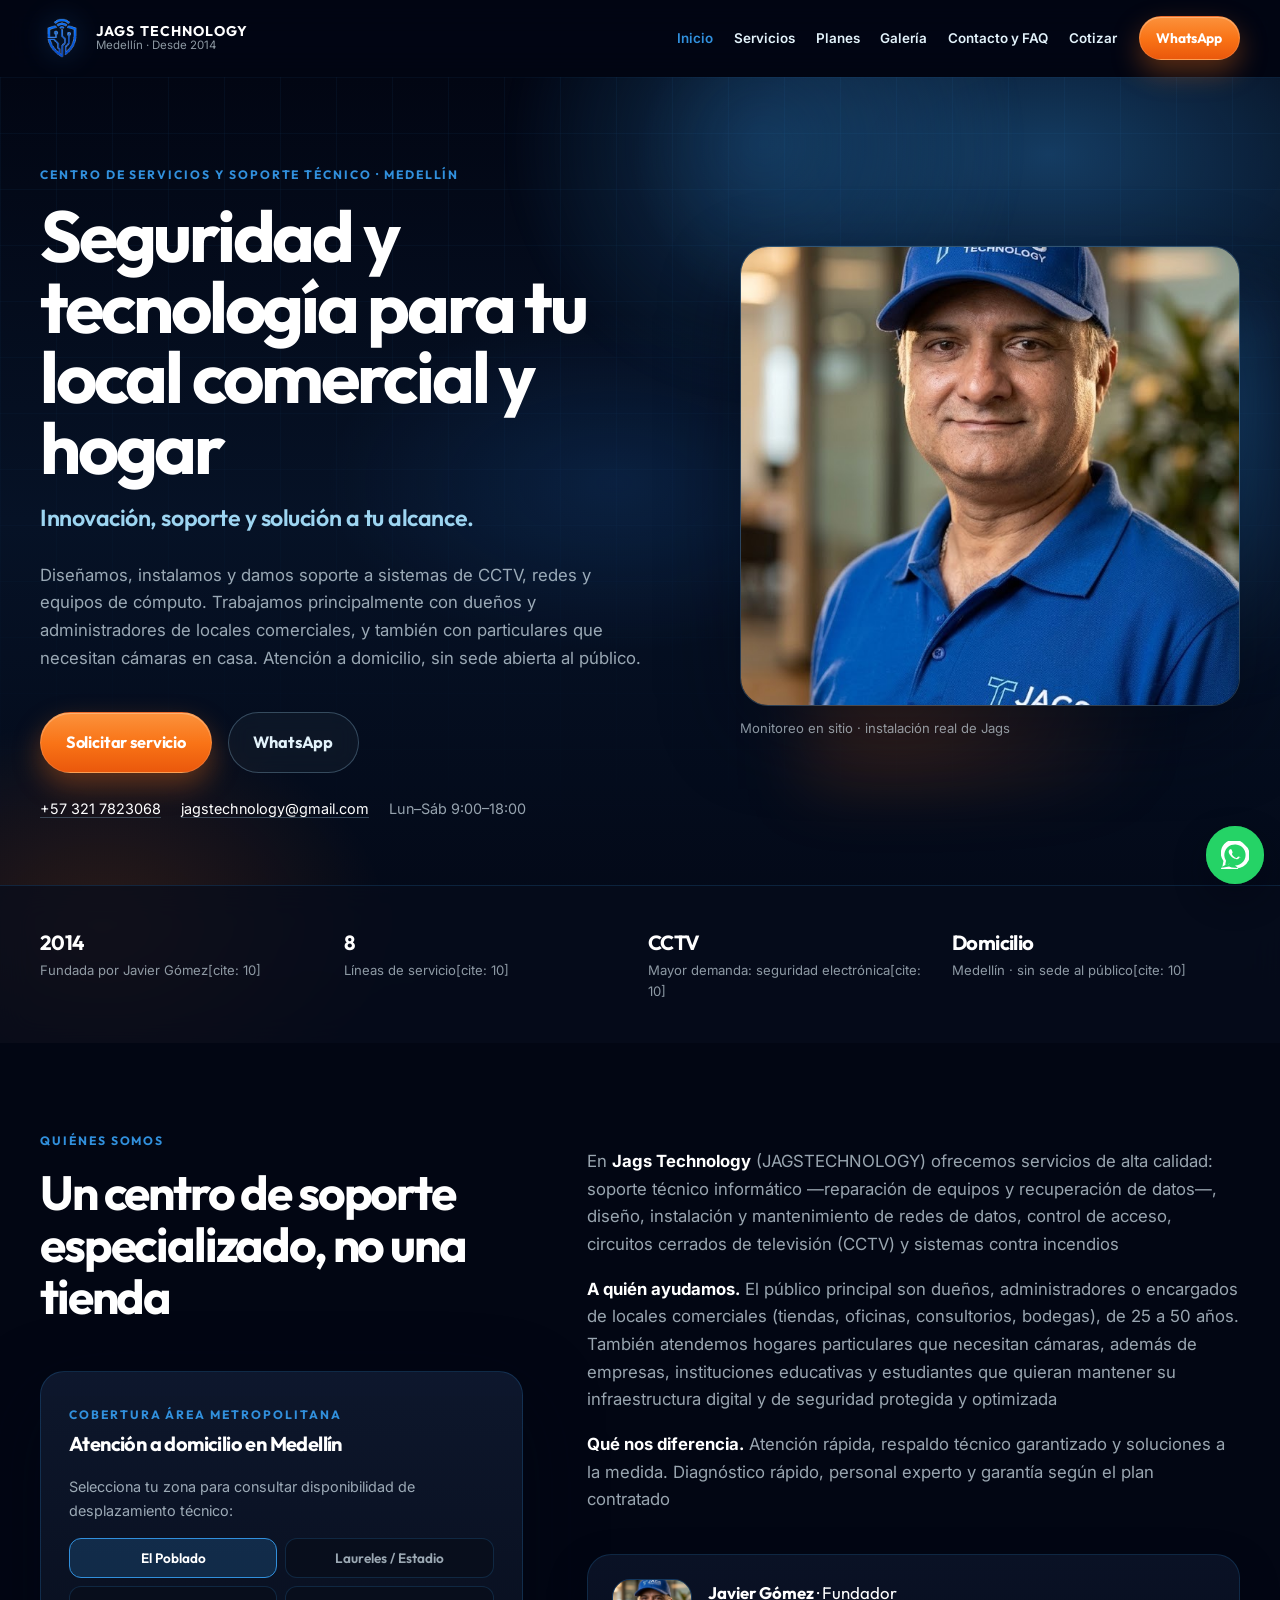
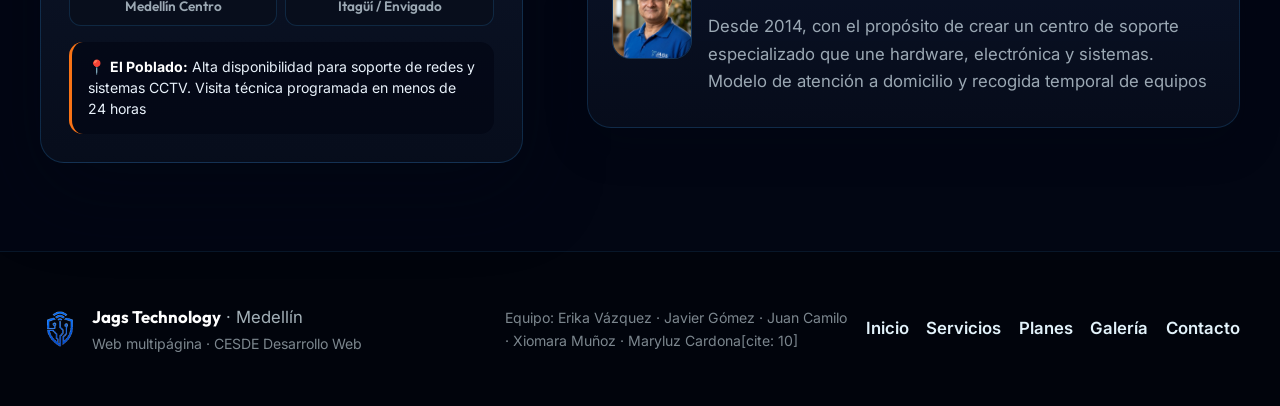
==== commit 1d3988e2: "Actualiza contacto y preguntas" ====
--- a/index.html
+++ b/index.html
@@ -99,21 +99,21 @@
             </div>
             <div id="zone-info" style="padding: 14px 16px; background: rgba(2, 6, 19, 0.65); border-radius: 14px; border-left: 3px solid var(--accent);">
               <p id="zone-text" style="margin: 0; font-size: 0.88rem; color: var(--text); line-height: 1.5;">
-                📍 <strong style="color: #fff;">El Poblado:</strong> Alta disponibilidad para soporte de redes y sistemas CCTV. Visita técnica programada en menos de 24 horas[cite: 10].
+                📍 <strong style="color: #fff;">El Poblado:</strong> Alta disponibilidad para soporte de redes y sistemas CCTV. Visita técnica programada en menos de 24 horas
               </p>
             </div>
           </div>
         </div>
 
         <div class="about-copy">
-          <p>En <strong>Jags Technology</strong> (JAGSTECHNOLOGY) ofrecemos servicios de alta calidad: soporte técnico informático —reparación de equipos y recuperación de datos—, diseño, instalación y mantenimiento de redes de datos, control de acceso, circuitos cerrados de televisión (CCTV) y sistemas contra incendios[cite: 10].</p>
-          <p><strong>A quién ayudamos.</strong> El público principal son dueños, administradores o encargados de locales comerciales (tiendas, oficinas, consultorios, bodegas), de 25 a 50 años. También atendemos hogares particulares que necesitan cámaras, además de empresas, instituciones educativas y estudiantes que quieran mantener su infraestructura digital y de seguridad protegida y optimizada[cite: 10].</p>
-          <p><strong>Qué nos diferencia.</strong> Atención rápida, respaldo técnico garantizado y soluciones a la medida. Diagnóstico rápido, personal experto y garantía según el plan contratado[cite: 10].</p>
+          <p>En <strong>Jags Technology</strong> (JAGSTECHNOLOGY) ofrecemos servicios de alta calidad: soporte técnico informático —reparación de equipos y recuperación de datos—, diseño, instalación y mantenimiento de redes de datos, control de acceso, circuitos cerrados de televisión (CCTV) y sistemas contra incendios</p>
+          <p><strong>A quién ayudamos.</strong> El público principal son dueños, administradores o encargados de locales comerciales (tiendas, oficinas, consultorios, bodegas), de 25 a 50 años. También atendemos hogares particulares que necesitan cámaras, además de empresas, instituciones educativas y estudiantes que quieran mantener su infraestructura digital y de seguridad protegida y optimizada</p>
+          <p><strong>Qué nos diferencia.</strong> Atención rápida, respaldo técnico garantizado y soluciones a la medida. Diagnóstico rápido, personal experto y garantía según el plan contratado</p>
           <aside class="founder" aria-label="Fundador">
             <img src="assets/img/galeria/01-javier-uniforme.jpg" width="88" height="88" alt="Javier Gómez con uniforme de Jags Technology">
             <div>
               <p><strong>Javier Gómez</strong> · Fundador</p>
-              <p>Desde 2014, con el propósito de crear un centro de soporte especializado que une hardware, electrónica y sistemas. Modelo de atención a domicilio y recogida temporal de equipos[cite: 10].</p>
+              <p>Desde 2014, con el propósito de crear un centro de soporte especializado que une hardware, electrónica y sistemas. Modelo de atención a domicilio y recogida temporal de equipos</p>
             </div>
           </aside>
         </div>
